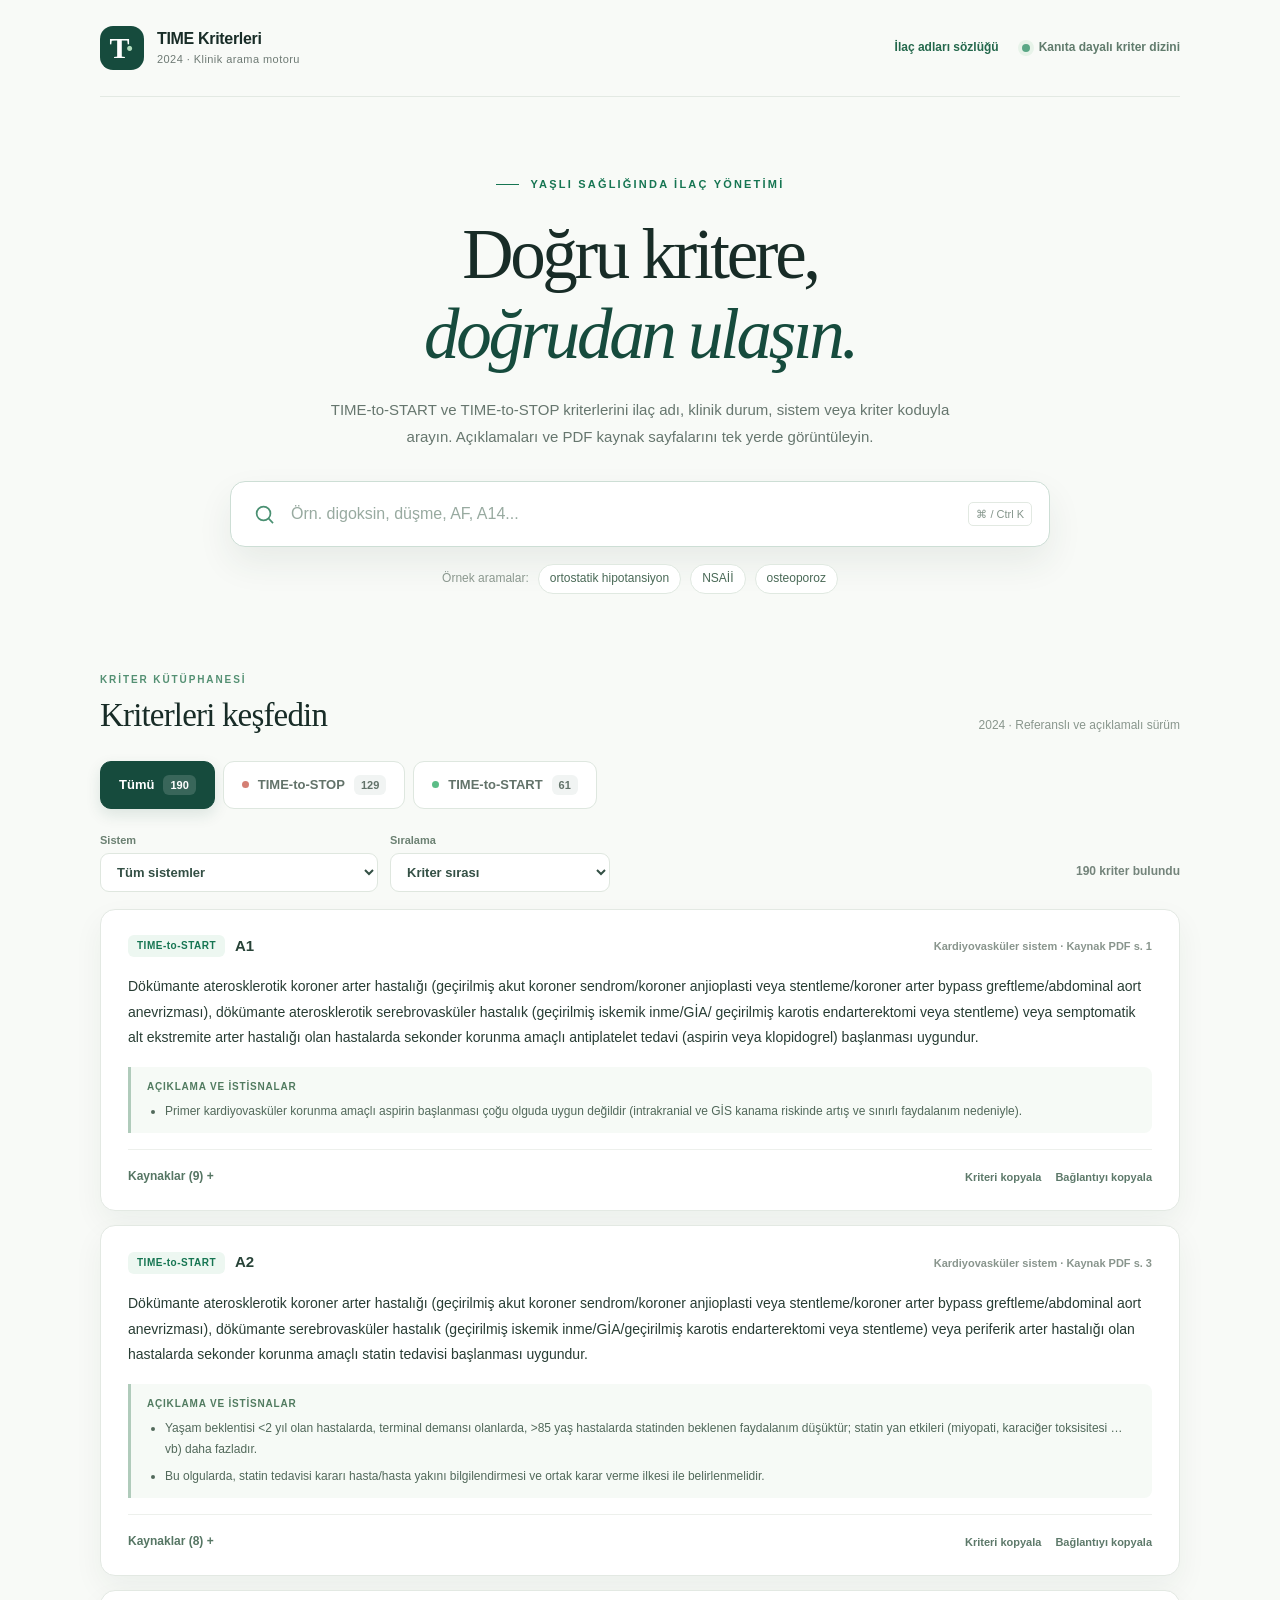
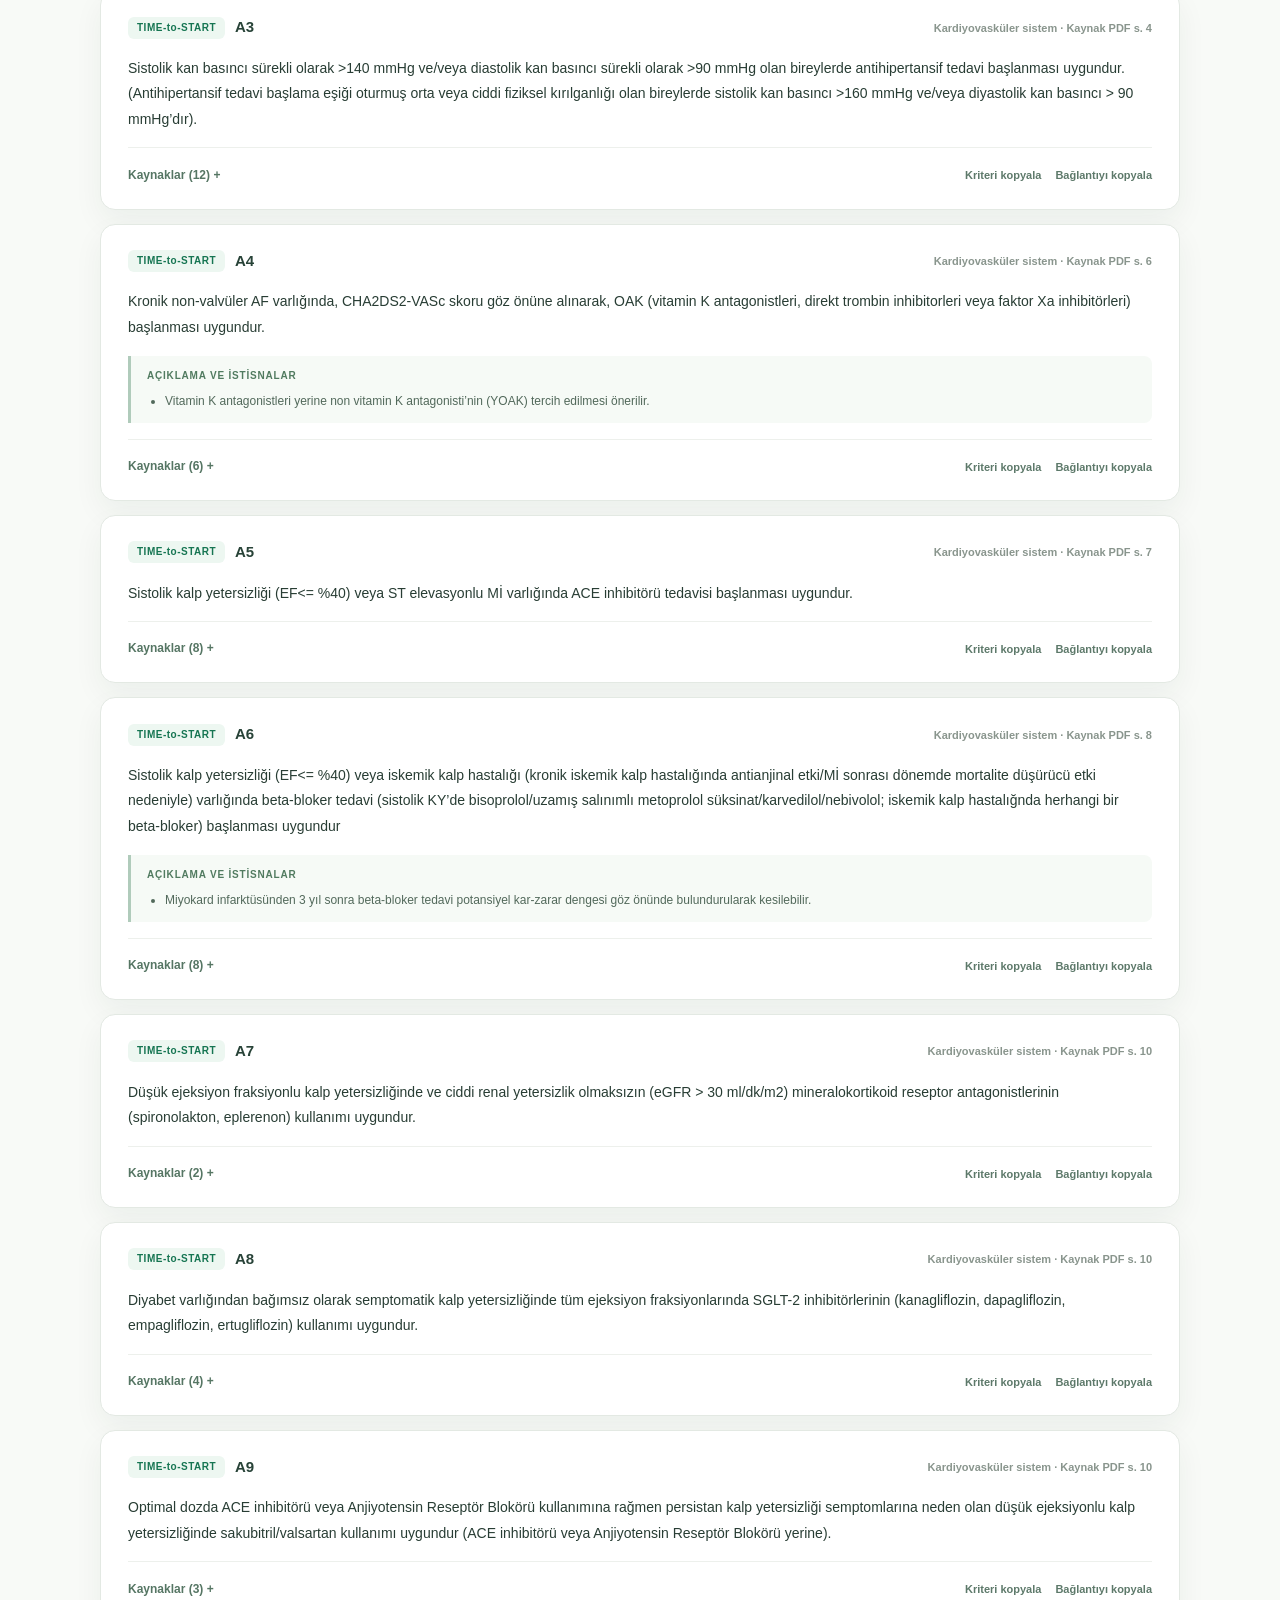
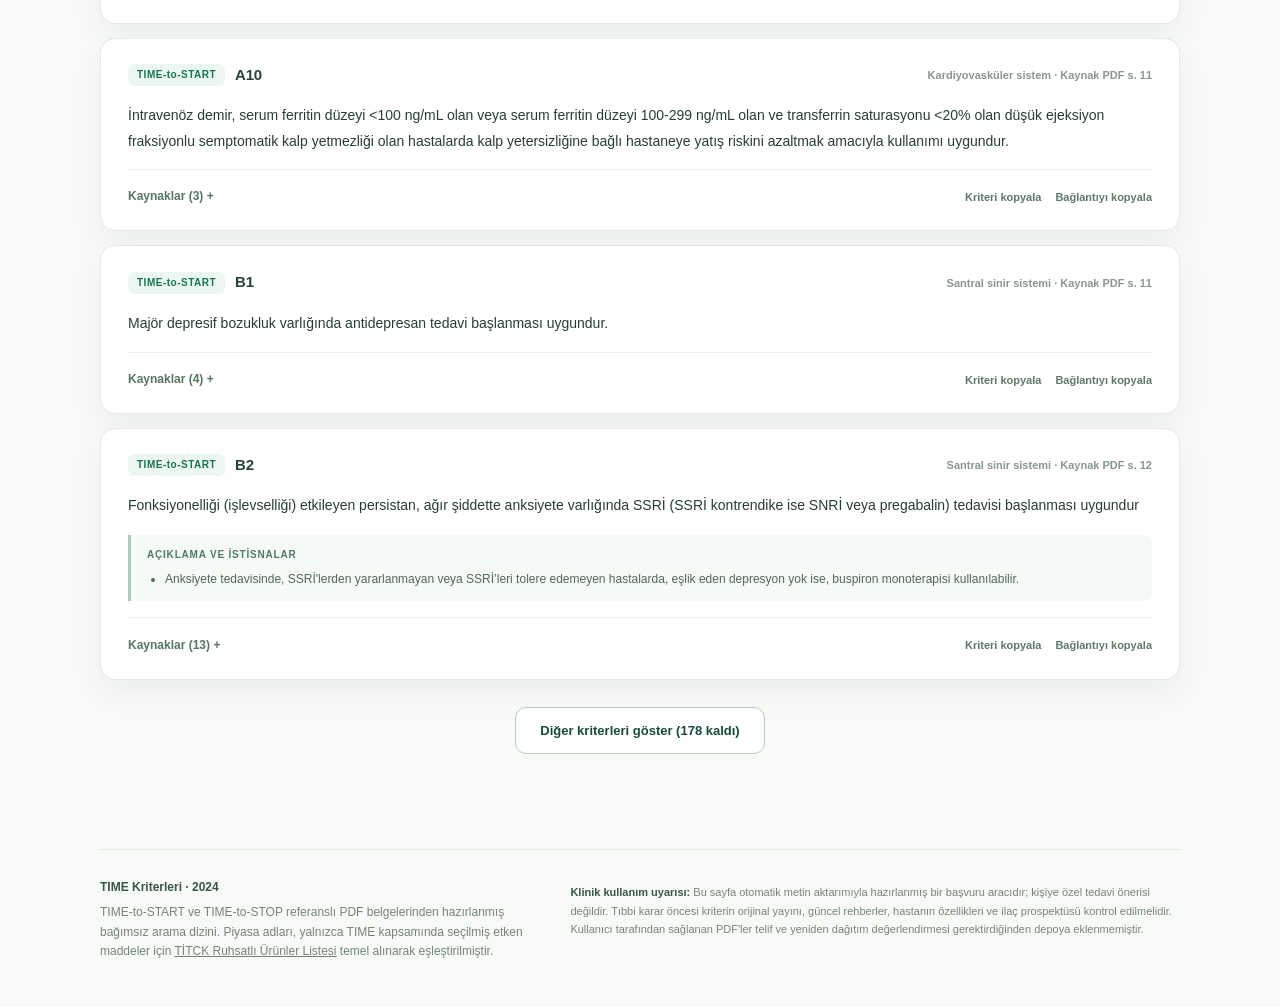
==== index.html @ ae1d6ced "Show official TİTCK attribution on TIME search homepage" ====
<!doctype html>
<html lang="tr">
<head>
  <meta charset="UTF-8">
  <meta name="viewport" content="width=device-width, initial-scale=1">
  <meta name="theme-color" content="#164b3d">
  <meta name="description" content="2024 TIME-to-START ve TIME-to-STOP kriterlerini ilaç, hastalık ve kriter koduna göre arayın.">
  <title>TIME Kriterleri 2024 | Klinik Arama Motoru</title>
  <link rel="stylesheet" href="./styles.css">
  <script src="./search-helpers.js" defer></script>
  <script src="./app.js" defer></script>
</head>
<body>
  <a class="skip-link" href="#results">Sonuçlara atla</a>
  <div class="page-shell">
    <header class="site-header">
      <a class="brand" href="./" aria-label="TIME Kriterleri ana sayfa">
        <span class="brand-symbol" aria-hidden="true">T<span class="brand-dot">·</span></span>
        <span class="brand-name"><strong>TIME Kriterleri</strong><small>2024 · Klinik arama motoru</small></span>
      </a>
      <div class="header-navigation"><a href="./ilac-sozlugu.html" class="directory-link">İlaç adları sözlüğü</a><span class="header-label"><span class="header-label-dot"></span> Kanıta dayalı kriter dizini</span></div>
    </header>

    <main>
      <section class="hero" aria-labelledby="page-title">
        <div class="hero-kicker"><span class="kicker-line"></span> YAŞLI SAĞLIĞINDA İLAÇ YÖNETİMİ</div>
        <h1 id="page-title">Doğru kritere,<br><em>doğrudan ulaşın.</em></h1>
        <p class="hero-intro">TIME-to-START ve TIME-to-STOP kriterlerini ilaç adı, klinik durum, sistem veya kriter koduyla arayın. Açıklamaları ve PDF kaynak sayfalarını tek yerde görüntüleyin.</p>
        <form id="search-form" class="search-wrap" role="search">
          <svg class="search-icon" aria-hidden="true" viewBox="0 0 24 24" fill="none" stroke="currentColor" stroke-width="1.8"><circle cx="11" cy="11" r="7.2"/><path d="m16.4 16.4 4.5 4.5"/></svg>
          <label class="sr-only" for="query">Kriterlerde ara</label>
          <input id="query" type="search" placeholder="Örn. digoksin, düşme, AF, A14..." autocomplete="off" spellcheck="false">
          <kbd class="shortcut">⌘ / Ctrl K</kbd>
          <button id="clear-query" type="button" class="clear-button" hidden aria-label="Aramayı temizle">×</button>
        </form>
        <div id="suggestions" class="suggestions" role="listbox" aria-label="Arama önerileri" hidden></div>
        <div class="example-line">Örnek aramalar: <button class="query-example" data-example="ortostatik hipotansiyon">ortostatik hipotansiyon</button><button class="query-example" data-example="NSAİİ">NSAİİ</button><button class="query-example" data-example="osteoporoz">osteoporoz</button></div>
      </section>

      <section class="library" aria-labelledby="library-heading">
        <div class="library-heading">
          <div>
            <p class="eyebrow">KRİTER KÜTÜPHANESİ</p>
            <h2 id="library-heading">Kriterleri keşfedin</h2>
          </div>
          <span class="source-label">2024 · Referanslı ve açıklamalı sürüm</span>
        </div>
        <div class="segment-bar" role="group" aria-label="Kriter türü">
          <button type="button" data-type="ALL" class="segment active" aria-pressed="true">Tümü <span id="count-all">190</span></button>
          <button type="button" data-type="STOP" class="segment" aria-pressed="false"><span class="segment-indicator stop"></span> TIME-to-STOP <span id="count-stop">129</span></button>
          <button type="button" data-type="START" class="segment" aria-pressed="false"><span class="segment-indicator start"></span> TIME-to-START <span id="count-start">61</span></button>
        </div>
        <div class="toolbar">
          <label class="filter-label">Sistem
            <select id="category" aria-label="Sistem kategorisi"><option value="ALL">Tüm sistemler</option></select>
          </label>
          <label class="filter-label">Sıralama
            <select id="sort" aria-label="Sonuçları sırala"><option value="source">Kriter sırası</option><option value="relevance">Arama ilgisi</option><option value="az">Kriter kodu (A–Z)</option></select>
          </label>
          <p class="result-count" id="result-count" role="status" aria-live="polite">Kriterler yükleniyor...</p>
        </div>
        <div id="match-note" class="match-note" aria-live="polite" hidden></div>
        <div id="results" class="results" aria-live="polite" aria-busy="true">
          <div class="empty-state"><div class="empty-icon">⋯</div><h3>Kriterler yükleniyor</h3><p>2024 TIME veri dosyası okunuyor.</p></div>
        </div>
        <button id="show-more" class="show-more" type="button" hidden>Diğer kriterleri göster <span id="remaining"></span></button>
      </section>
    </main>

    <footer class="site-footer">
      <div>
        <strong>TIME Kriterleri · 2024</strong>
        <p>TIME-to-START ve TIME-to-STOP referanslı PDF belgelerinden hazırlanmış bağımsız arama dizini. Piyasa adları, yalnızca TIME kapsamında seçilmiş etken maddeler için <a href="https://www.titck.gov.tr/dinamikmodul/85" target="_blank" rel="noopener noreferrer">TİTCK Ruhsatlı Ürünler Listesi</a> temel alınarak eşleştirilmiştir.</p>
      </div>
      <p class="disclaimer"><strong>Klinik kullanım uyarısı:</strong> Bu sayfa otomatik metin aktarımıyla hazırlanmış bir başvuru aracıdır; kişiye özel tedavi önerisi değildir. Tıbbi karar öncesi kriterin orijinal yayını, güncel rehberler, hastanın özellikleri ve ilaç prospektüsü kontrol edilmelidir. Kullanıcı tarafından sağlanan PDF'ler telif ve yeniden dağıtım değerlendirmesi gerektirdiğinden depoya eklenmemiştir.</p>
    </footer>
  </div>
</body>
</html>
---- styles.css ----
:root{color-scheme:light;--ink:#182c27;--muted:#6e7a74;--deep:#164b3d;--green:#167552;--green-wash:#edf7f1;--red:#a24742;--red-wash:#fdf0ee;--line:#e3e9e3;--paper:#f8faf7;--white:#fff;--shadow:0 12px 30px rgba(21,56,43,.055);font-family:Inter,ui-sans-serif,-apple-system,BlinkMacSystemFont,"Segoe UI",sans-serif;font-synthesis:none}
*{box-sizing:border-box}html{scroll-behavior:smooth}body{margin:0;background:var(--paper);color:var(--ink);line-height:1.65}button,input,select{font:inherit}button{cursor:pointer}a{color:inherit}button:focus-visible,a:focus-visible,input:focus-visible,select:focus-visible,summary:focus-visible{outline:3px solid #79bba5;outline-offset:3px}.sr-only{position:absolute;height:1px;width:1px;overflow:hidden;clip:rect(0,0,0,0);white-space:nowrap}.skip-link{position:absolute;z-index:999;top:-80px;left:16px;background:#fff;padding:12px}.skip-link:focus{top:12px}.page-shell{max-width:1150px;margin:auto;padding:0 35px}.site-header{display:flex;align-items:center;justify-content:space-between;padding:26px 0;border-bottom:1px solid var(--line)}.brand{display:inline-flex;align-items:center;gap:13px;text-decoration:none}.brand-symbol{height:44px;width:44px;border-radius:13px;background:var(--deep);color:#fff;display:flex;justify-content:center;align-items:center;font-family:Georgia,serif;font-weight:700;font-size:30px;line-height:1;letter-spacing:-4px;padding-right:5px}.brand-dot{font-size:31px;color:#b1ddbd}.brand-name{display:flex;flex-direction:column;line-height:1.25;gap:4px}.brand-name strong{font-size:16px;font-weight:760;letter-spacing:-.02em}.brand-name small{color:var(--muted);font-weight:500;font-size:11px;letter-spacing:.04em}.header-label{display:inline-flex;align-items:center;gap:9px;color:#607b6c;font-size:12px;font-weight:650}.header-label-dot{height:8px;width:8px;border-radius:50%;background:#59a785;box-shadow:0 0 0 4px #e7f3e9}
.hero{padding:78px 0 78px;max-width:820px;margin:auto;text-align:center}.hero-kicker{font-size:11px;letter-spacing:.2em;font-weight:800;color:var(--green);display:flex;align-items:center;justify-content:center;gap:12px}.kicker-line{display:inline-block;height:1px;width:23px;background:var(--green)}h1,h2,h3,p{margin-top:0}.hero h1{font-family:Georgia,"Times New Roman",serif;font-size:clamp(43px,6.1vw,71px);line-height:1.13;letter-spacing:-.047em;font-weight:500;margin:21px 0 21px}.hero h1 em{font-weight:400;color:var(--deep)}.hero-intro{max-width:660px;margin:0 auto 31px;color:#66766e;font-size:15px;line-height:1.82}.search-wrap{height:66px;display:flex;align-items:center;gap:13px;padding:0 17px 0 22px;box-shadow:0 16px 35px rgba(33,65,45,.08);background:#fff;border:1px solid #cdded5;border-radius:15px;transition:border-color .2s,box-shadow .2s}.search-wrap:focus-within{border-color:#348965;box-shadow:0 0 0 4px #dff1e7,0 16px 35px rgba(33,65,45,.07)}.search-icon{height:23px;width:23px;color:#4a9072;flex:none}#query{min-width:0;flex:1;background:transparent;border:0;outline:none;font-size:16px;color:var(--ink)}#query::-webkit-search-cancel-button{display:none}#query::placeholder{color:#98aaa0}.shortcut{font-family:inherit;font-size:11px;color:#84958b;border:1px solid #e2e9e2;border-radius:5px;padding:2px 7px;white-space:nowrap}.clear-button{background:#edf3ee;color:#536b5b;border:0;border-radius:8px;font-size:23px;width:32px;height:32px;line-height:25px}.example-line{display:flex;justify-content:center;align-items:center;gap:9px;flex-wrap:wrap;margin-top:17px;color:#8b988f;font-size:12px}.query-example{border:1px solid #e0e9e1;border-radius:100px;padding:4px 11px;color:#496956;background:#fff;font-size:12px}.query-example:hover{background:#eff7f0}
.library{padding-bottom:95px}.library-heading{display:flex;align-items:end;justify-content:space-between;gap:15px;margin-bottom:25px}.eyebrow{font-size:10px;letter-spacing:.19em;color:#549073;font-weight:800;margin-bottom:8px}.library-heading h2{font-family:Georgia,serif;letter-spacing:-.025em;font-weight:500;font-size:33px;line-height:1.2;margin:0}.source-label{font-size:12px;color:#89968d}.segment-bar{display:flex;flex-wrap:wrap;gap:8px;margin-bottom:22px}.segment{display:flex;align-items:center;gap:9px;border:1px solid #dee7df;background:#fff;padding:12px 18px;border-radius:11px;color:#63736a;font-size:13px;font-weight:700;transition:all .18s}.segment:hover{border-color:#accfbb}.segment.active{background:var(--deep);border-color:var(--deep);color:#fff;box-shadow:0 6px 15px rgba(20,75,61,.12)}.segment>span:last-child{border-radius:6px;background:rgba(25,75,56,.06);padding:1px 7px;font-size:11px}.segment.active>span:last-child{background:rgba(255,255,255,.15)}.segment-indicator{width:7px;height:7px;border-radius:50%;display:inline-block}.segment-indicator.stop{background:#d47f74}.segment-indicator.start{background:#5cbd87}.toolbar{min-height:60px;display:flex;align-items:end;gap:12px;margin-bottom:17px}.filter-label{font-size:11px;color:#6b8072;font-weight:700;display:flex;flex-direction:column;gap:4px}.filter-label select{border:1px solid #dfe7df;border-radius:9px;background:#fff;color:#345045;padding:10px 35px 10px 12px;font-size:13px;min-width:220px;max-width:300px;cursor:pointer}.result-count{margin:auto 0 10px auto;font-size:12px;color:#74847b;font-weight:600;white-space:nowrap}.results{display:grid;grid-template-columns:1fr;gap:14px}.criterion-card{scroll-margin-top:30px;border:1px solid #e3e9e3;background:#fff;border-radius:15px;padding:24px 27px 18px;box-shadow:var(--shadow);transition:border-color .18s,transform .18s}.criterion-card:hover{border-color:#c9d9ce;transform:translateY(-1px)}.criterion-header{display:flex;align-items:center;justify-content:space-between;gap:12px;flex-wrap:wrap;margin-bottom:16px}.criterion-heading{display:flex;align-items:center;flex-wrap:wrap;gap:10px}.type-tag{font-size:10px;border-radius:6px;letter-spacing:.05em;font-weight:850;padding:5px 9px;line-height:1.2}.type-tag.stop{background:var(--red-wash);color:var(--red)}.type-tag.start{background:var(--green-wash);color:var(--green)}.criterion-code{font-weight:820;letter-spacing:-.015em;font-size:15px;color:#284338}.criterion-meta{font-size:11px;color:#89958d;font-weight:600}.criterion-text{font-size:14px;line-height:1.82;color:#283d34;margin:0 0 14px;white-space:normal}.note-block{border-left:3px solid #b0cbbb;background:#f6faf6;border-radius:0 8px 8px 0;padding:11px 16px;margin:16px 0;font-size:12px;line-height:1.75;color:#52695b}.note-heading{font-size:10px;letter-spacing:.08em;text-transform:uppercase;color:#517b60;font-weight:850;margin:0 0 6px}.note-block ul{margin:0;padding-left:18px}.note-block li+li{margin-top:6px}.card-bottom{border-top:1px solid #edf0ec;margin-top:15px;padding-top:12px;display:flex;justify-content:space-between;align-items:center;gap:10px;flex-wrap:wrap}.reference-detail summary{list-style:none;color:#567664;font-size:12px;font-weight:650;cursor:pointer}.reference-detail summary::-webkit-details-marker{display:none}.reference-detail summary:after{content:"  +";font-weight:800}.reference-detail[open] summary:after{content:"  −"}.reference-detail[open]{flex-basis:100%;order:3}.references{margin:13px 0 8px;padding-left:20px;font-size:11px;line-height:1.6;color:#6f8274;word-break:break-word}.references li+li{margin-top:7px}.card-actions{display:flex;align-items:center;gap:14px}.card-action{border:0;background:transparent;color:#5d796a;font-size:11px;font-weight:700;padding:6px 0}.card-action:hover{text-decoration:underline;color:var(--deep)}.copy-feedback{font-size:11px;color:var(--green);font-weight:650}.show-more{display:block;margin:27px auto 0;border:1px solid #b9cdbf;border-radius:11px;padding:12px 24px;background:#fff;color:var(--deep);font-size:13px;font-weight:750}.show-more:hover{background:#ecf7f0}.show-more[hidden],.clear-button[hidden]{display:none}.empty-state{text-align:center;padding:55px 20px;border:1px dashed #cfddd0;background:#fff;border-radius:14px}.empty-icon{font-family:Georgia,serif;font-size:40px;color:#9abca6}.empty-state h3{font-size:18px;font-weight:700;margin-bottom:6px}.empty-state p{color:#7a887e;font-size:13px;margin:0}.site-footer{padding:28px 0 45px;border-top:1px solid var(--line);display:grid;grid-template-columns:1fr 1.4fr;gap:35px;color:#75847a;font-size:12px}.site-footer strong{color:#385749}.site-footer p{margin:5px 0 0}.disclaimer{font-size:11px;line-height:1.7}
@media(max-width:760px){.page-shell{padding:0 19px}.site-header{padding:18px 0}.header-label{display:none}.hero{padding:63px 0 55px}.hero h1{font-size:clamp(42px,9vw,60px)}.hero-intro{font-size:14px}.shortcut{display:none}.search-wrap{height:61px}.library-heading{align-items:start;flex-direction:column}.library-heading h2{font-size:29px}.toolbar{flex-wrap:wrap;align-items:end}.filter-label{flex:1;min-width:150px}.filter-label select{min-width:0;max-width:none;width:100%}.result-count{flex-basis:100%;margin:3px 0 0}.segment{flex:1;justify-content:center;padding:11px 10px;min-width:110px}.criterion-card{padding:20px 18px 14px}.criterion-header{align-items:start}.criterion-meta{width:100%}.site-footer{grid-template-columns:1fr;gap:18px}.library{padding-bottom:65px}}
@media(max-width:480px){.brand-name strong{font-size:15px}.brand-symbol{height:39px;width:39px}.segment{font-size:11px;gap:5px;min-width:0}.segment>span:last-child{font-size:10px;padding:1px 4px}.criterion-text{font-size:13.5px}.search-wrap{padding:0 14px}.card-actions{gap:10px}}
@media(prefers-reduced-motion:reduce){html{scroll-behavior:auto}*,*::before,*::after{transition:none!important}}

/* Search suggestions, intentionally styled as choices rather than silent corrections. */
.hero{position:relative}
.suggestions{position:relative;z-index:4;text-align:left;max-width:820px;margin:7px 0 0;background:#fff;border:1px solid #d4e5d9;border-radius:12px;box-shadow:0 15px 30px rgba(24,56,37,.08);overflow:hidden}
.suggestions[hidden],.match-note[hidden]{display:none}
.suggestions-caption{font-size:10px;letter-spacing:.12em;font-weight:800;color:#739382;padding:13px 17px 6px}
.suggestion-option{border:0;border-top:1px solid #f0f3ef;display:flex;align-items:center;justify-content:space-between;gap:10px;background:#fff;padding:10px 17px;width:100%;text-align:left;color:#214c38}
.suggestion-option strong{font-size:13px}
.suggestion-option small{font-size:11px;color:#718779}
.suggestion-option:hover,.suggestion-option:focus-visible{background:#eef7f0}
.match-note{border:1px solid #d2e5d9;border-radius:11px;padding:12px 15px;background:#eff7f1;color:#365d49;margin:-1px 0 16px;font-size:13px;line-height:1.7}
.match-note strong{color:#20543d}
.did-you-mean{margin-left:8px;margin-bottom:3px;border:1px solid #a8c8b3;background:#fff;color:#1d6944;padding:4px 10px;border-radius:7px;font-weight:700;font-size:12px}
.did-you-mean:hover{background:#dbefdf}
@media(max-width:760px){.suggestion-option{align-items:start;flex-direction:column;gap:1px}.suggestion-option small{font-size:10px}}

.header-navigation{display:flex;gap:23px;align-items:center}.directory-link,.directory-back{text-decoration:none;color:#24684c;font-size:12px;font-weight:760}.directory-link:hover,.directory-back:hover{text-decoration:underline}
.directory-main{padding:65px 0 85px;max-width:900px;margin:auto}.directory-title{font-family:Georgia,serif;font-size:clamp(36px,6vw,56px);line-height:1.2;font-weight:500;letter-spacing:-.04em;margin:14px 0}.directory-lead{font-size:15px;color:#63776b;line-height:1.8;max-width:700px}.directory-count{font-size:12px;color:#54725f;font-weight:750;margin:27px 0 10px}.directory-input{display:block;width:100%;border:1px solid #b7d2c2;border-radius:11px;background:#fff;font-size:15px;color:#234936;padding:14px 16px;margin-bottom:24px;outline-offset:2px}.directory-results{display:grid;grid-template-columns:repeat(2,minmax(0,1fr));gap:13px}.directory-item{background:#fff;border:1px solid #e0e8df;border-radius:12px;padding:20px 23px;box-shadow:var(--shadow)}.directory-item h2{font-family:Georgia,serif;font-size:22px;letter-spacing:-.02em;font-weight:500;margin:0 0 12px;text-transform:capitalize;color:#164b3d}.directory-item p{font-size:12px;line-height:1.85;margin:6px 0;color:#5f7364;overflow-wrap:anywhere}.directory-item p strong{color:#314f3c}.directory-item>a{font-size:11px;color:#28744c;display:inline-block;margin-top:10px;font-weight:700}.directory-muted{color:#9aaa9d}.directory-caveat{margin-top:33px;border-top:1px solid #e2eae2;padding-top:20px;font-size:12px;line-height:1.8;color:#798a7b}
@media(max-width:760px){.directory-results{grid-template-columns:1fr}.header-navigation{gap:6px}.directory-main{padding-top:50px}.directory-link{font-size:11px}}
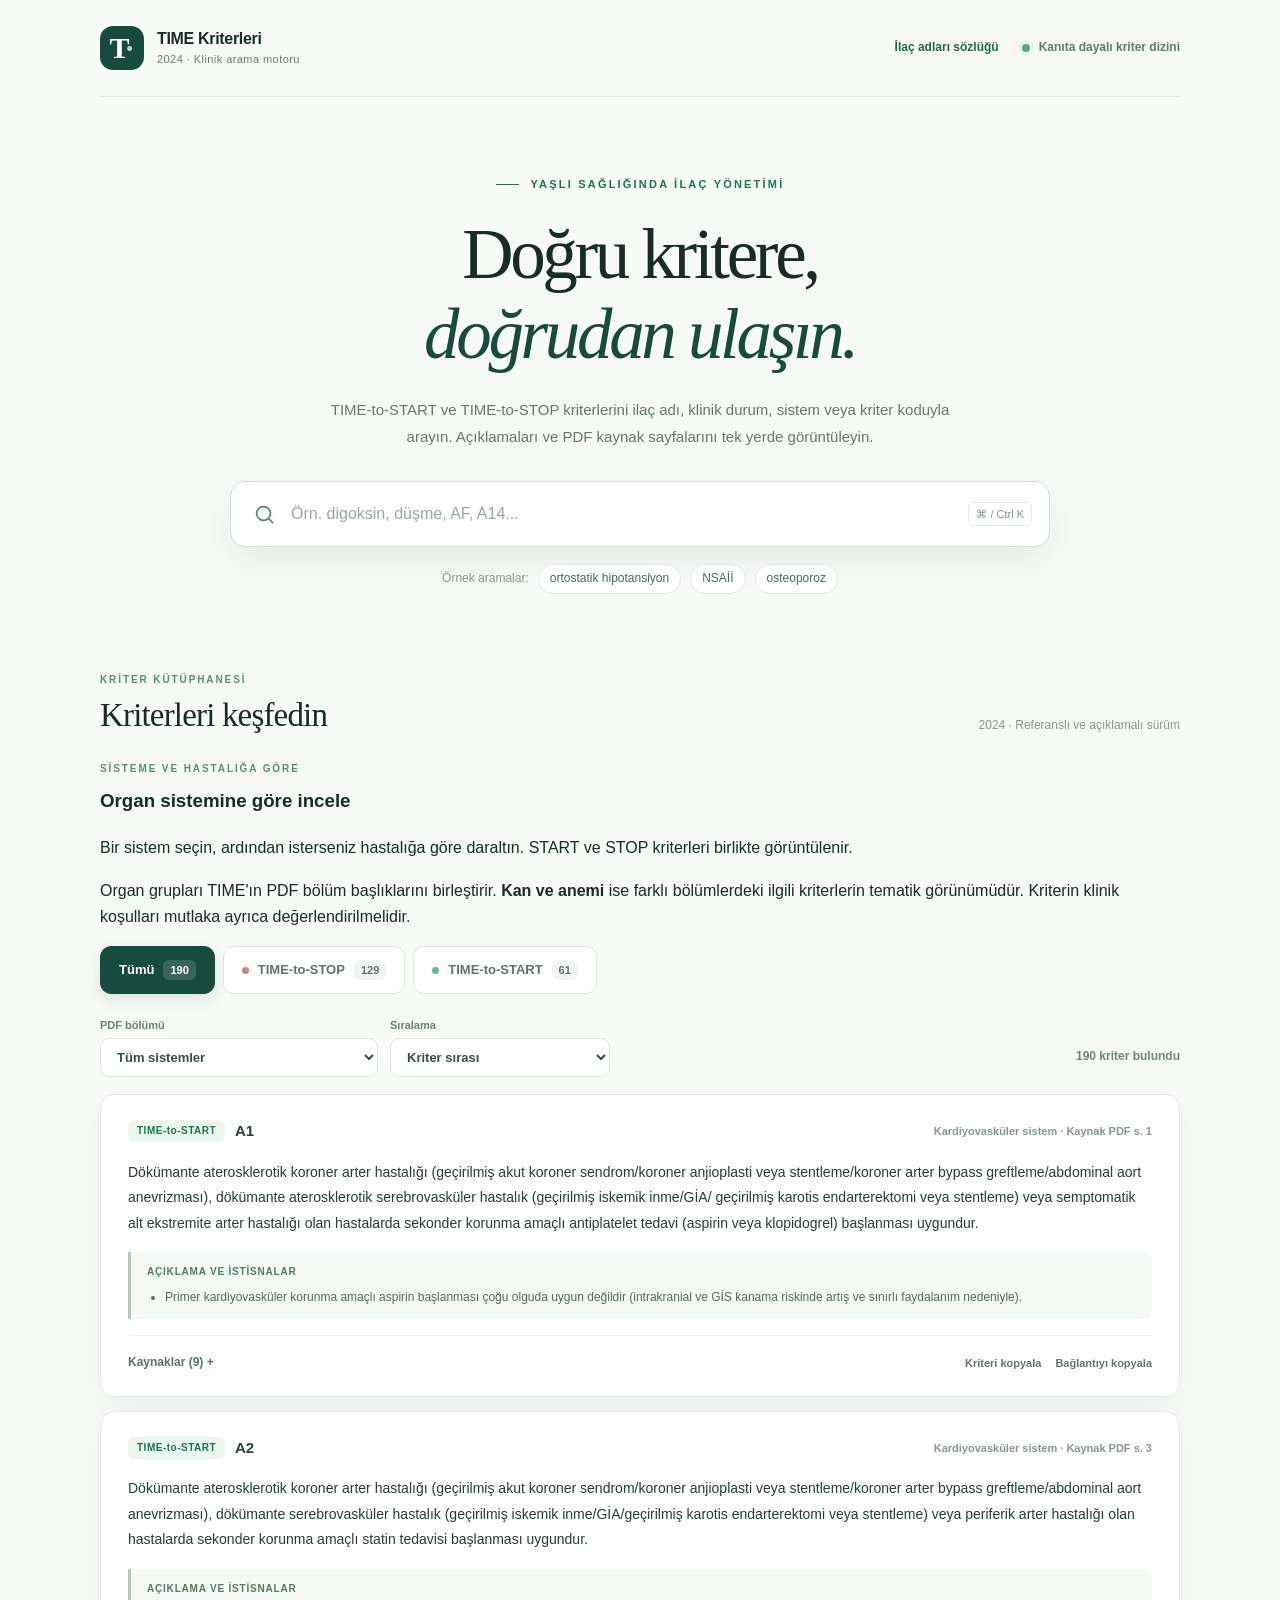
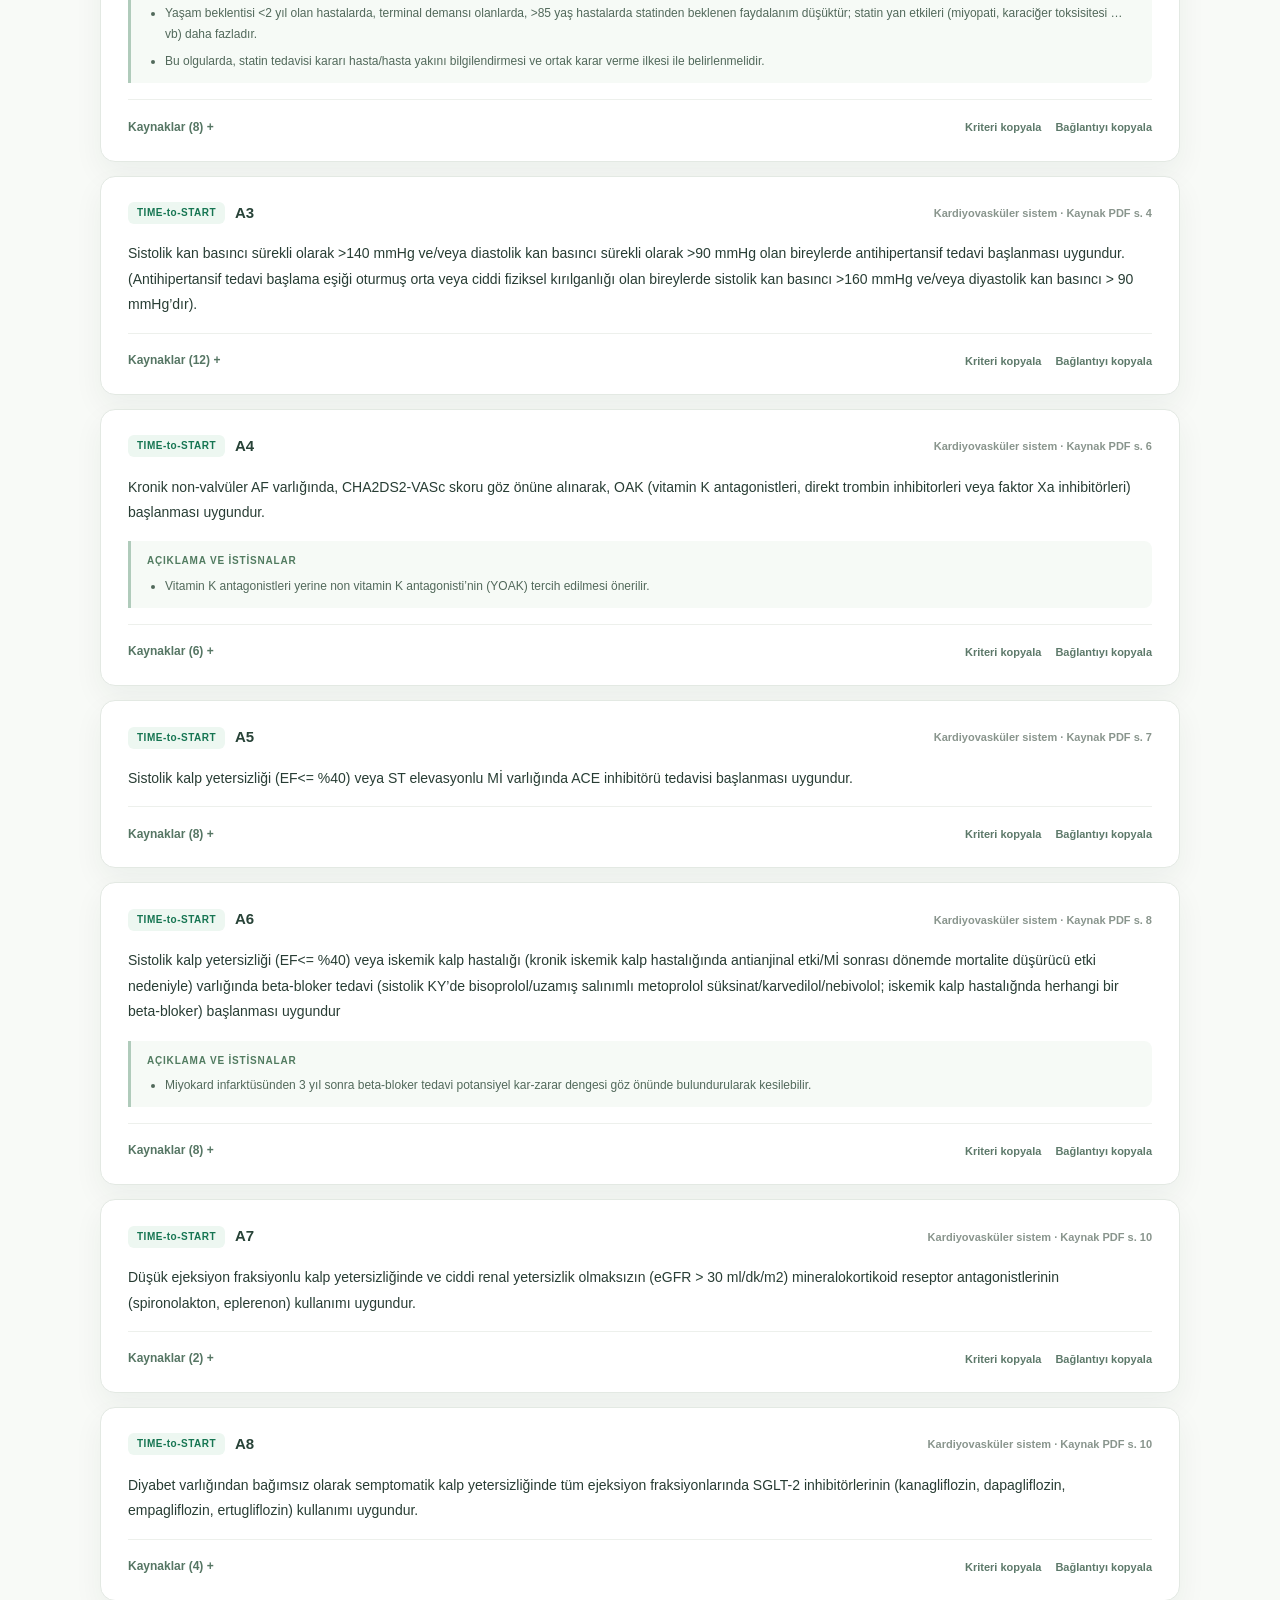
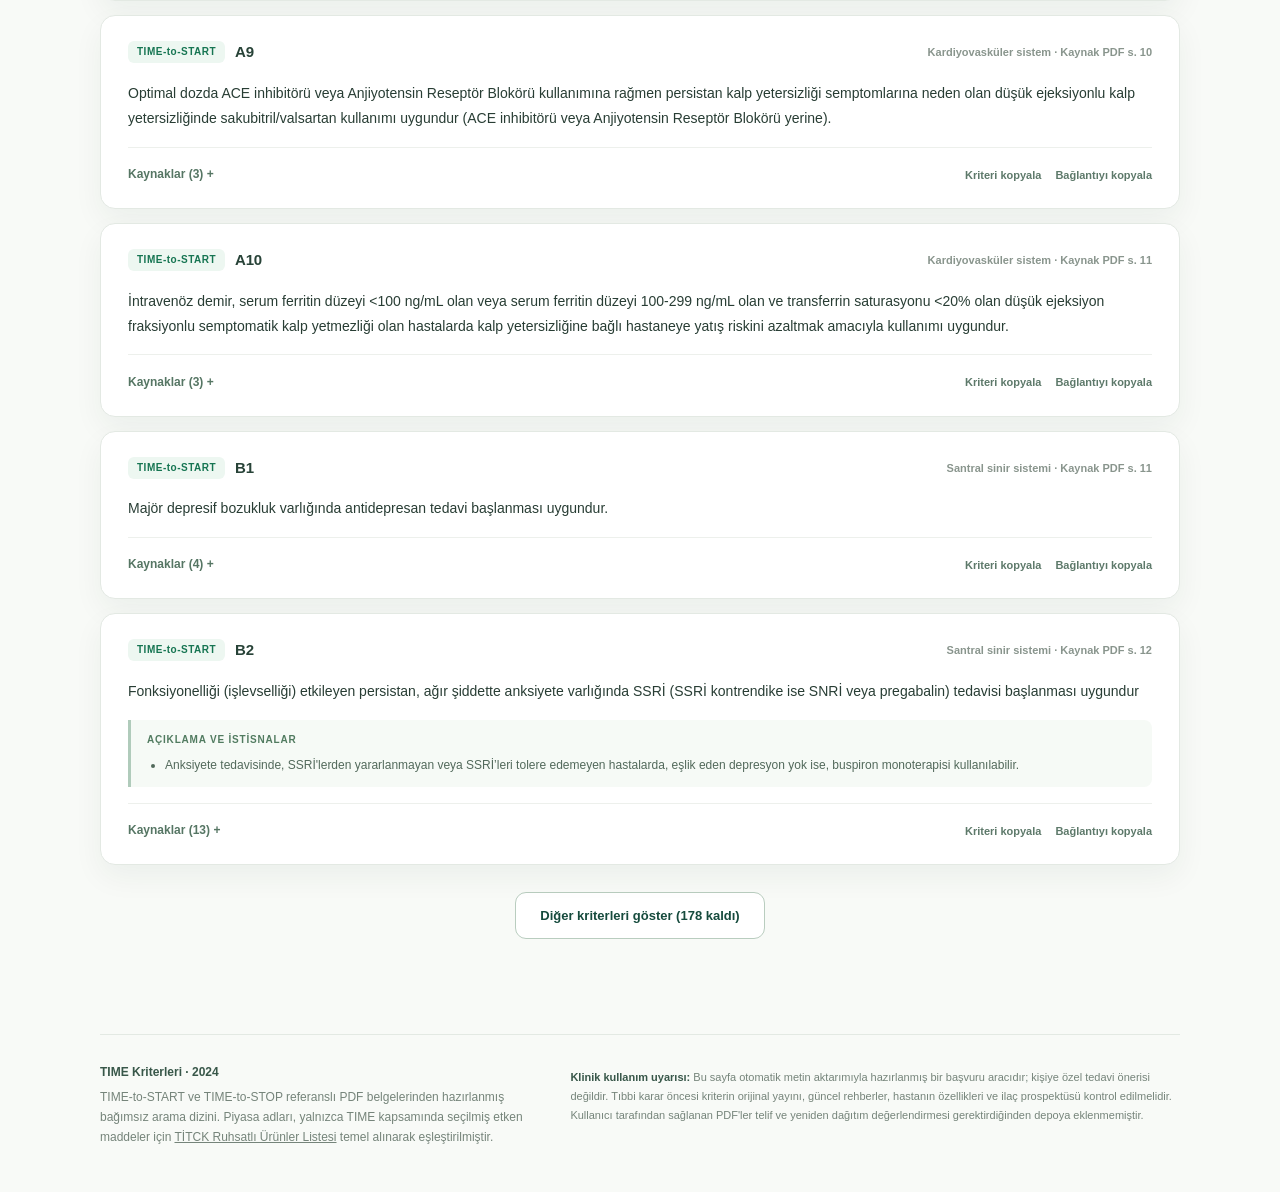
==== commit cba8094c: "Add organ-system browser with disease dropdown and clear filters" ====
--- a/index.html
+++ b/index.html
@@ -45,14 +45,32 @@
           </div>
           <span class="source-label">2024 · Referanslı ve açıklamalı sürüm</span>
         </div>
+        <section class="organ-browser" aria-labelledby="organ-heading">
+          <div class="organ-browser-head">
+            <div>
+              <p class="eyebrow">SİSTEME VE HASTALIĞA GÖRE</p>
+              <h3 id="organ-heading">Organ sistemine göre incele</h3>
+              <p class="organ-browser-intro">Bir sistem seçin, ardından isterseniz hastalığa göre daraltın. START ve STOP kriterleri birlikte görüntülenir.</p>
+            </div>
+            <button id="clear-organ" class="organ-clear" type="button" hidden>Seçimi temizle ×</button>
+          </div>
+          <div id="organ-grid" class="organ-grid" role="group" aria-label="Organ sistemi seçenekleri"></div>
+          <div id="disease-controls" class="disease-controls" hidden>
+            <label class="filter-label" for="disease-select">Hastalık / klinik durum
+              <select id="disease-select"><option value="ALL">Bu sistemdeki tüm kriterler</option></select>
+            </label>
+            <p id="browse-summary" class="organ-summary" aria-live="polite"></p>
+          </div>
+          <p class="organ-explainer">Organ grupları TIME'ın PDF bölüm başlıklarını birleştirir. <strong>Kan ve anemi</strong> ise farklı bölümlerdeki ilgili kriterlerin tematik görünümüdür. Kriterin klinik koşulları mutlaka ayrıca değerlendirilmelidir.</p>
+        </section>
         <div class="segment-bar" role="group" aria-label="Kriter türü">
           <button type="button" data-type="ALL" class="segment active" aria-pressed="true">Tümü <span id="count-all">190</span></button>
           <button type="button" data-type="STOP" class="segment" aria-pressed="false"><span class="segment-indicator stop"></span> TIME-to-STOP <span id="count-stop">129</span></button>
           <button type="button" data-type="START" class="segment" aria-pressed="false"><span class="segment-indicator start"></span> TIME-to-START <span id="count-start">61</span></button>
         </div>
         <div class="toolbar">
-          <label class="filter-label">Sistem
-            <select id="category" aria-label="Sistem kategorisi"><option value="ALL">Tüm sistemler</option></select>
+          <label class="filter-label">PDF bölümü
+            <select id="category" aria-label="TIME kaynak PDF bölümü"><option value="ALL">Tüm sistemler</option></select>
           </label>
           <label class="filter-label">Sıralama
             <select id="sort" aria-label="Sonuçları sırala"><option value="source">Kriter sırası</option><option value="relevance">Arama ilgisi</option><option value="az">Kriter kodu (A–Z)</option></select>
--- a/styles.css
+++ b/styles.css
@@ -24,3 +24,5 @@
 .header-navigation{display:flex;gap:23px;align-items:center}.directory-link,.directory-back{text-decoration:none;color:#24684c;font-size:12px;font-weight:760}.directory-link:hover,.directory-back:hover{text-decoration:underline}
 .directory-main{padding:65px 0 85px;max-width:900px;margin:auto}.directory-title{font-family:Georgia,serif;font-size:clamp(36px,6vw,56px);line-height:1.2;font-weight:500;letter-spacing:-.04em;margin:14px 0}.directory-lead{font-size:15px;color:#63776b;line-height:1.8;max-width:700px}.directory-count{font-size:12px;color:#54725f;font-weight:750;margin:27px 0 10px}.directory-input{display:block;width:100%;border:1px solid #b7d2c2;border-radius:11px;background:#fff;font-size:15px;color:#234936;padding:14px 16px;margin-bottom:24px;outline-offset:2px}.directory-results{display:grid;grid-template-columns:repeat(2,minmax(0,1fr));gap:13px}.directory-item{background:#fff;border:1px solid #e0e8df;border-radius:12px;padding:20px 23px;box-shadow:var(--shadow)}.directory-item h2{font-family:Georgia,serif;font-size:22px;letter-spacing:-.02em;font-weight:500;margin:0 0 12px;text-transform:capitalize;color:#164b3d}.directory-item p{font-size:12px;line-height:1.85;margin:6px 0;color:#5f7364;overflow-wrap:anywhere}.directory-item p strong{color:#314f3c}.directory-item>a{font-size:11px;color:#28744c;display:inline-block;margin-top:10px;font-weight:700}.directory-muted{color:#9aaa9d}.directory-caveat{margin-top:33px;border-top:1px solid #e2eae2;padding-top:20px;font-size:12px;line-height:1.8;color:#798a7b}
 @media(max-width:760px){.directory-results{grid-template-columns:1fr}.header-navigation{gap:6px}.directory-main{padding-top:50px}.directory-link{font-size:11px}}
+
+.class-match-note{font-size:12px;line-height:1.65;margin:0 0 12px;color:#536f5e;background:#f2f7f2;border-left:3px solid #9cbea6;padding:8px 12px;border-radius:0 7px 7px 0}
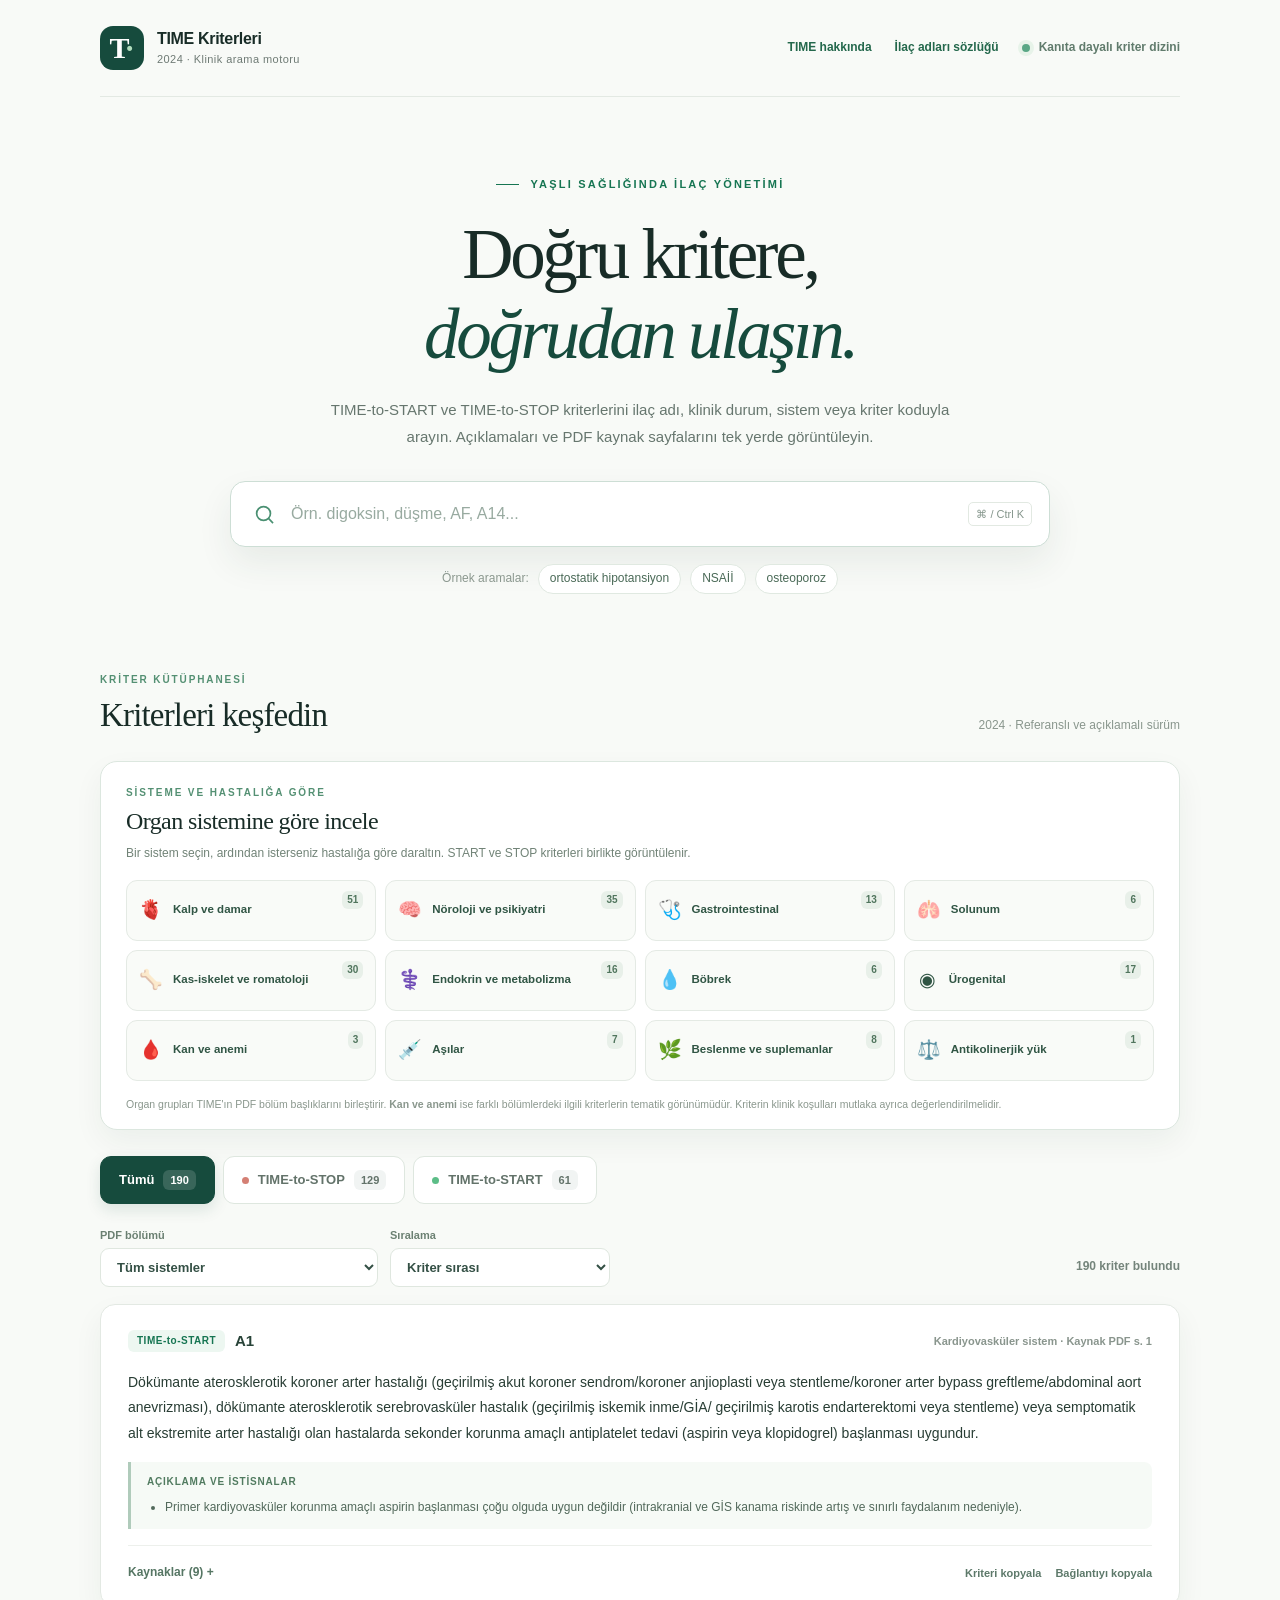
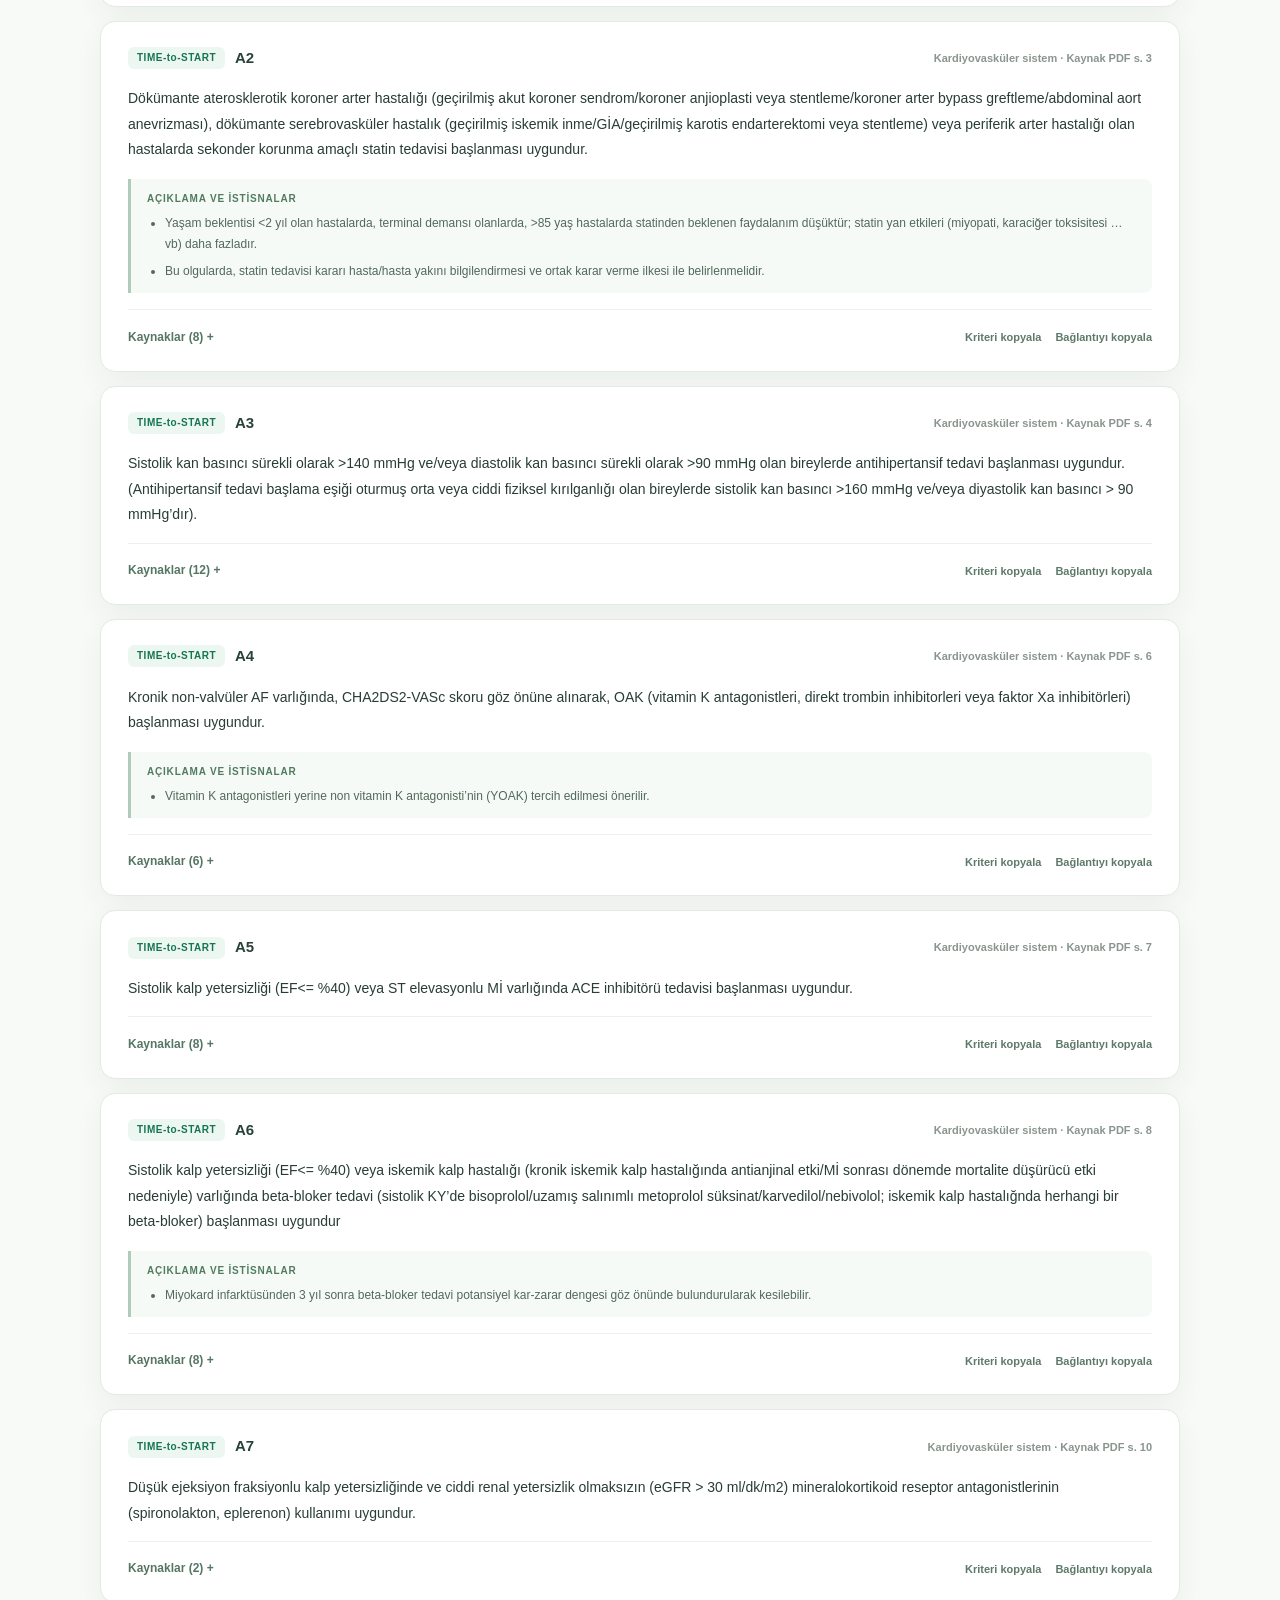
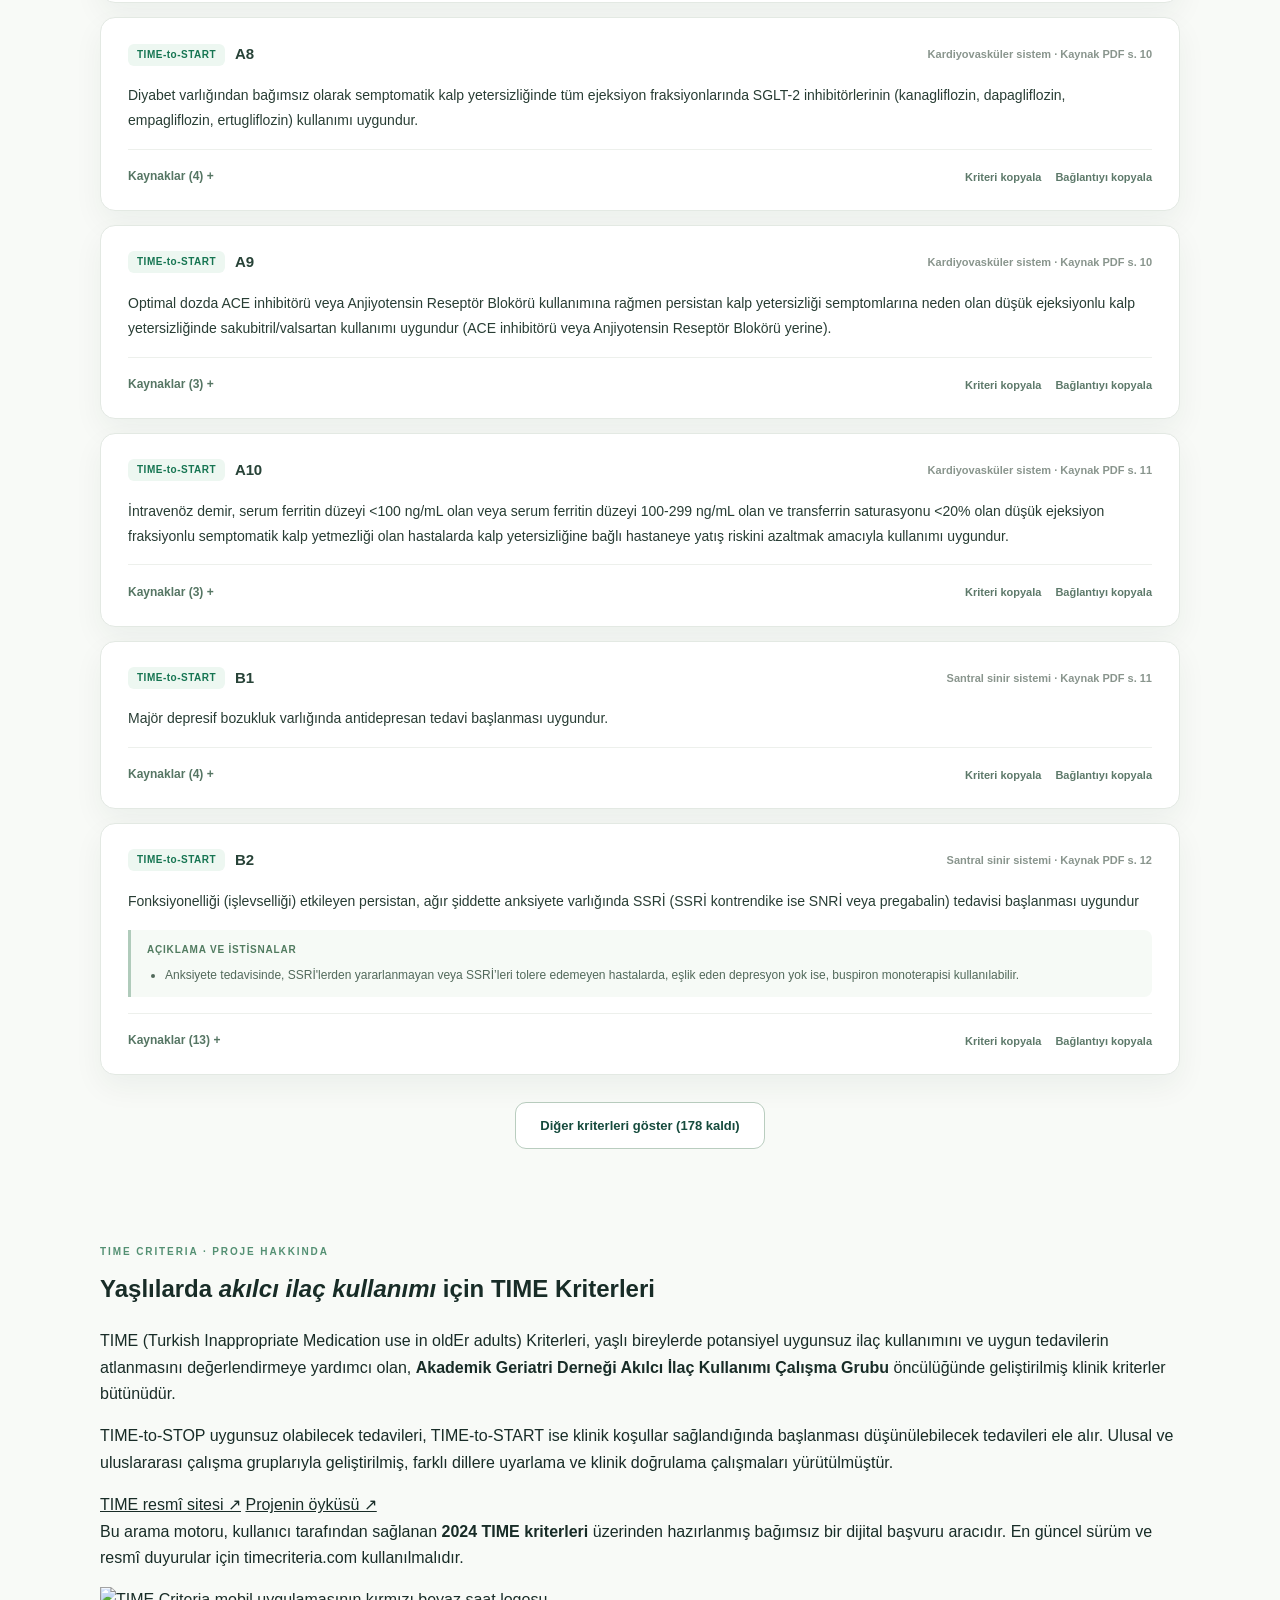
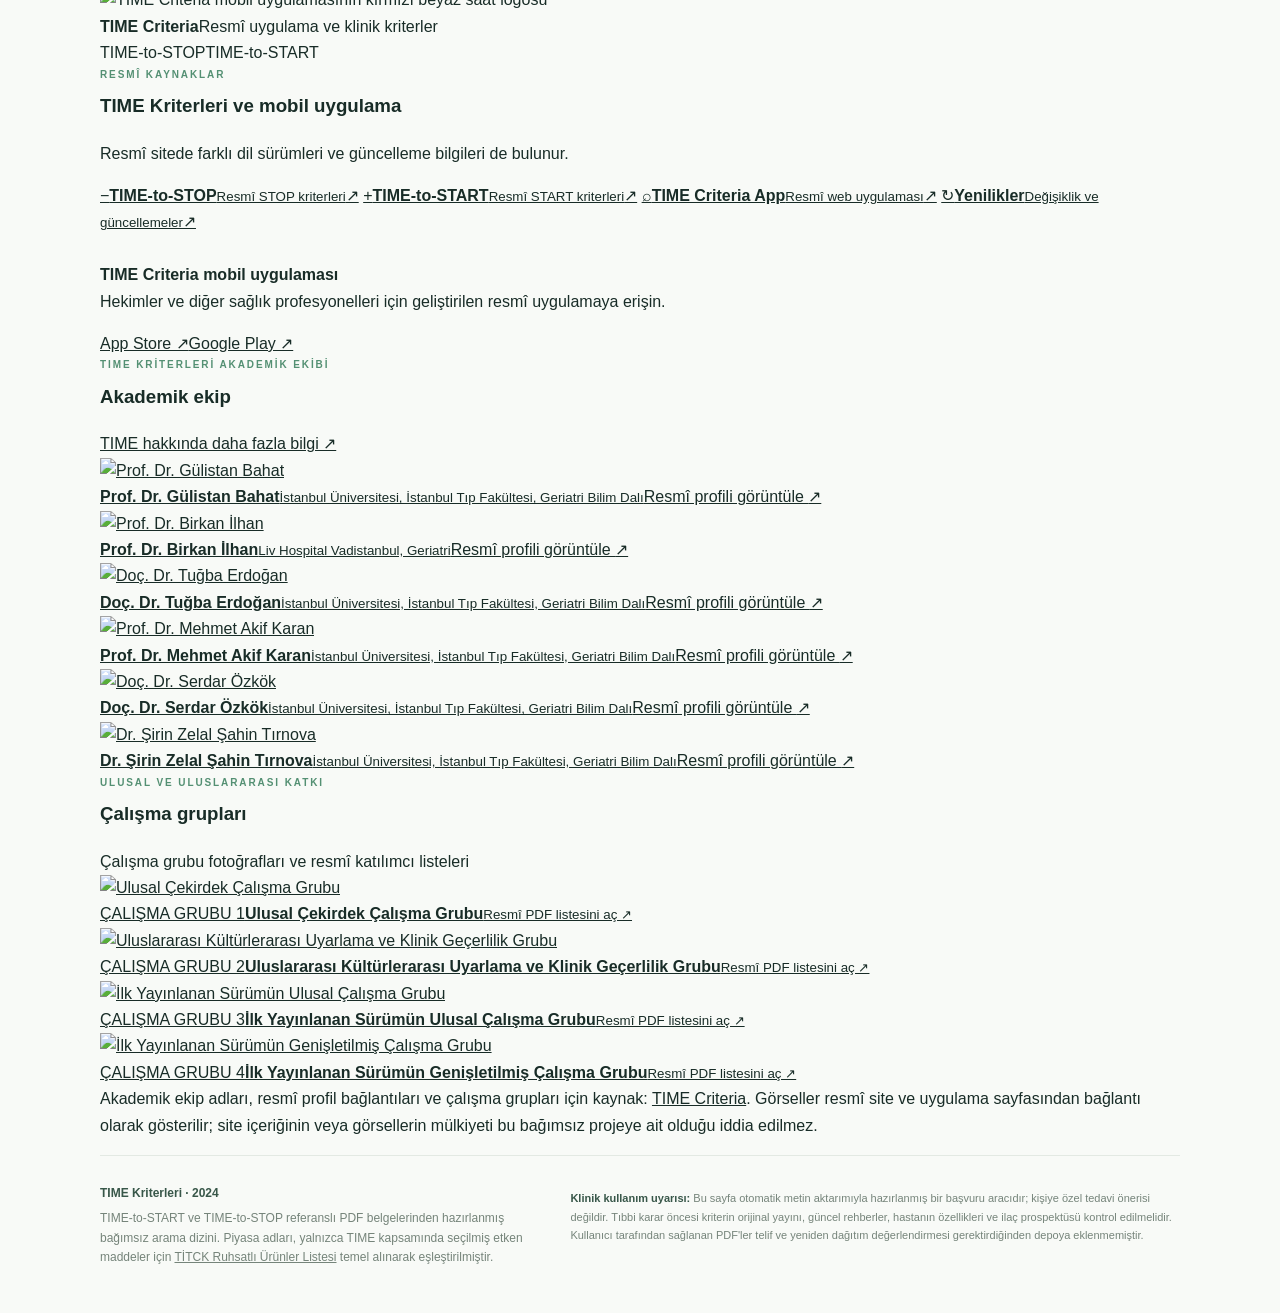
==== commit d5e870d1: "Add official TIME biography, researchers, working group images and source links after criteria" ====
--- a/index.html
+++ b/index.html
@@ -18,7 +18,7 @@
         <span class="brand-symbol" aria-hidden="true">T<span class="brand-dot">·</span></span>
         <span class="brand-name"><strong>TIME Kriterleri</strong><small>2024 · Klinik arama motoru</small></span>
       </a>
-      <div class="header-navigation"><a href="./ilac-sozlugu.html" class="directory-link">İlaç adları sözlüğü</a><span class="header-label"><span class="header-label-dot"></span> Kanıta dayalı kriter dizini</span></div>
+      <div class="header-navigation"><a href="#official-time-heading" class="directory-link">TIME hakkında</a><a href="./ilac-sozlugu.html" class="directory-link">İlaç adları sözlüğü</a><span class="header-label"><span class="header-label-dot"></span> Kanıta dayalı kriter dizini</span></div>
     </header>
 
     <main>
@@ -83,6 +83,80 @@
         </div>
         <button id="show-more" class="show-more" type="button" hidden>Diğer kriterleri göster <span id="remaining"></span></button>
       </section>
+    <section class="official-time" aria-labelledby="official-time-heading">
+      <div class="time-about-panel">
+        <div class="time-about-copy">
+          <p class="eyebrow">TIME CRITERIA · PROJE HAKKINDA</p>
+          <h2 id="official-time-heading">Yaşlılarda <em>akılcı ilaç kullanımı</em> için TIME Kriterleri</h2>
+          <p>TIME (Turkish Inappropriate Medication use in oldEr adults) Kriterleri, yaşlı bireylerde potansiyel uygunsuz ilaç kullanımını ve uygun tedavilerin atlanmasını değerlendirmeye yardımcı olan, <strong>Akademik Geriatri Derneği Akılcı İlaç Kullanımı Çalışma Grubu</strong> öncülüğünde geliştirilmiş klinik kriterler bütünüdür.</p>
+          <p>TIME-to-STOP uygunsuz olabilecek tedavileri, TIME-to-START ise klinik koşullar sağlandığında başlanması düşünülebilecek tedavileri ele alır. Ulusal ve uluslararası çalışma gruplarıyla geliştirilmiş, farklı dillere uyarlama ve klinik doğrulama çalışmaları yürütülmüştür.</p>
+          <div class="time-about-actions">
+            <a class="time-main-link" href="https://timecriteria.com/" target="_blank" rel="noopener noreferrer">TIME resmî sitesi ↗</a>
+            <a class="time-secondary-link" href="https://timecriteria.com/about-us.html" target="_blank" rel="noopener noreferrer">Projenin öyküsü ↗</a>
+          </div>
+          <p class="time-independence">Bu arama motoru, kullanıcı tarafından sağlanan <strong>2024 TIME kriterleri</strong> üzerinden hazırlanmış bağımsız bir dijital başvuru aracıdır. En güncel sürüm ve resmî duyurular için timecriteria.com kullanılmalıdır.</p>
+        </div>
+        <div class="time-about-visual">
+          <div class="time-app-emblem"><img src="https://is1-ssl.mzstatic.com/image/thumb/Purple221/v4/42/9e/fc/429efcaa-1a3b-81e7-d8d3-82163f4b56b7/AppIcon-0-0-1x_U007emarketing-0-8-0-0-85-220.png/1200x630wa.png" alt="TIME Criteria mobil uygulamasının kırmızı beyaz saat logosu" loading="lazy"></div>
+          <div class="time-about-visual-label"><strong>TIME Criteria</strong><span>Resmî uygulama ve klinik kriterler</span></div>
+          <div class="time-about-split"><span><i class="time-dot-stop"></i>TIME-to-STOP</span><span><i class="time-dot-start"></i>TIME-to-START</span></div>
+        </div>
+      </div>
+      <div class="time-links-header">
+        <div><p class="eyebrow">RESMÎ KAYNAKLAR</p><h3>TIME Kriterleri ve mobil uygulama</h3></div>
+        <p>Resmî sitede farklı dil sürümleri ve güncelleme bilgileri de bulunur.</p>
+      </div>
+      <div class="time-resource-grid">
+        <a href="https://timecriteria.com/time-to-stop.html" class="time-resource-card" target="_blank" rel="noopener noreferrer"><span class="resource-icon stop">−</span><strong>TIME-to-STOP</strong><small>Resmî STOP kriterleri</small><span class="resource-arrow">↗</span></a>
+        <a href="https://timecriteria.com/time-to-start.html" class="time-resource-card" target="_blank" rel="noopener noreferrer"><span class="resource-icon start">+</span><strong>TIME-to-START</strong><small>Resmî START kriterleri</small><span class="resource-arrow">↗</span></a>
+        <a href="https://timecriteria.com/time-criteria" class="time-resource-card" target="_blank" rel="noopener noreferrer"><span class="resource-icon app">⌕</span><strong>TIME Criteria App</strong><small>Resmî web uygulaması</small><span class="resource-arrow">↗</span></a>
+        <a href="https://timecriteria.com/what-is-new.html" class="time-resource-card" target="_blank" rel="noopener noreferrer"><span class="resource-icon news">↻</span><strong>Yenilikler</strong><small>Değişiklik ve güncellemeler</small><span class="resource-arrow">↗</span></a>
+      </div>
+      <div class="time-app-links">
+        <div class="time-app-inline-logo"><img src="https://is1-ssl.mzstatic.com/image/thumb/Purple221/v4/42/9e/fc/429efcaa-1a3b-81e7-d8d3-82163f4b56b7/AppIcon-0-0-1x_U007emarketing-0-8-0-0-85-220.png/1200x630wa.png" alt="" loading="lazy"></div>
+        <div><strong>TIME Criteria mobil uygulaması</strong><p>Hekimler ve diğer sağlık profesyonelleri için geliştirilen resmî uygulamaya erişin.</p></div>
+        <div class="time-store-buttons"><a href="https://apps.apple.com/tr/app/time-criteria/id1560761256" target="_blank" rel="noopener noreferrer">App Store ↗</a><a href="https://play.google.com/store/apps/details?id=com.timecriteria_app" target="_blank" rel="noopener noreferrer">Google Play ↗</a></div>
+      </div>
+      <div class="time-team-header">
+        <div><p class="eyebrow">TIME KRİTERLERİ AKADEMİK EKİBİ</p><h3>Akademik ekip</h3></div>
+        <a href="https://timecriteria.com/about-us.html" target="_blank" rel="noopener noreferrer">TIME hakkında daha fazla bilgi ↗</a>
+      </div>
+      <div class="time-team-grid"><a class="time-person" href="https://timecriteria.com/doktorlar/prof-dr-gulistan-bahat" target="_blank" rel="noopener noreferrer">
+<div class="time-person-photo"><img src="https://timecriteria.com/17102021155354-1634475234.png" alt="Prof. Dr. Gülistan Bahat" loading="lazy" onerror="this.onerror=null;this.src='data:image/svg+xml,%3Csvg xmlns='http://www.w3.org/2000/svg' viewBox='0 0 400 280'%3E%3Crect width='400' height='280' fill='%23f8e8e8'/%3E%3Ccircle cx='200' cy='105' r='44' fill='%23d99a9a'/%3E%3Cpath d='M110 250c0-70 180-70 180 0' fill='%23d99a9a'/%3E%3C/svg%3E'"></div>
+<div class="time-person-meta"><strong>Prof. Dr. Gülistan Bahat</strong><small>İstanbul Üniversitesi, İstanbul Tıp Fakültesi, Geriatri Bilim Dalı</small><span>Resmî profili görüntüle <span aria-hidden="true">↗</span></span></div></a>
+<a class="time-person" href="https://timecriteria.com/doktorlar/prof-dr-birkan-ilhan" target="_blank" rel="noopener noreferrer">
+<div class="time-person-photo"><img src="https://timecriteria.com/09022026131600-1770642960.jpg" alt="Prof. Dr. Birkan İlhan" loading="lazy" onerror="this.onerror=null;this.src='data:image/svg+xml,%3Csvg xmlns='http://www.w3.org/2000/svg' viewBox='0 0 400 280'%3E%3Crect width='400' height='280' fill='%23f8e8e8'/%3E%3Ccircle cx='200' cy='105' r='44' fill='%23d99a9a'/%3E%3Cpath d='M110 250c0-70 180-70 180 0' fill='%23d99a9a'/%3E%3C/svg%3E'"></div>
+<div class="time-person-meta"><strong>Prof. Dr. Birkan İlhan</strong><small>Liv Hospital Vadistanbul, Geriatri</small><span>Resmî profili görüntüle <span aria-hidden="true">↗</span></span></div></a>
+<a class="time-person" href="https://timecriteria.com/doktorlar/doc-dr-tugba-erdogan" target="_blank" rel="noopener noreferrer">
+<div class="time-person-photo"><img src="https://timecriteria.com/09022026131128-1770642688.png" alt="Doç. Dr. Tuğba Erdoğan" loading="lazy" onerror="this.onerror=null;this.src='data:image/svg+xml,%3Csvg xmlns='http://www.w3.org/2000/svg' viewBox='0 0 400 280'%3E%3Crect width='400' height='280' fill='%23f8e8e8'/%3E%3Ccircle cx='200' cy='105' r='44' fill='%23d99a9a'/%3E%3Cpath d='M110 250c0-70 180-70 180 0' fill='%23d99a9a'/%3E%3C/svg%3E'"></div>
+<div class="time-person-meta"><strong>Doç. Dr. Tuğba Erdoğan</strong><small>İstanbul Üniversitesi, İstanbul Tıp Fakültesi, Geriatri Bilim Dalı</small><span>Resmî profili görüntüle <span aria-hidden="true">↗</span></span></div></a>
+<a class="time-person" href="https://timecriteria.com/doktorlar/prof-dr-mehmet-akif-karan" target="_blank" rel="noopener noreferrer">
+<div class="time-person-photo"><img src="https://timecriteria.com/09022026131219-1770642739.png" alt="Prof. Dr. Mehmet Akif Karan" loading="lazy" onerror="this.onerror=null;this.src='data:image/svg+xml,%3Csvg xmlns='http://www.w3.org/2000/svg' viewBox='0 0 400 280'%3E%3Crect width='400' height='280' fill='%23f8e8e8'/%3E%3Ccircle cx='200' cy='105' r='44' fill='%23d99a9a'/%3E%3Cpath d='M110 250c0-70 180-70 180 0' fill='%23d99a9a'/%3E%3C/svg%3E'"></div>
+<div class="time-person-meta"><strong>Prof. Dr. Mehmet Akif Karan</strong><small>İstanbul Üniversitesi, İstanbul Tıp Fakültesi, Geriatri Bilim Dalı</small><span>Resmî profili görüntüle <span aria-hidden="true">↗</span></span></div></a>
+<a class="time-person" href="https://timecriteria.com/doktorlar/doc-dr-serdar-ozkok" target="_blank" rel="noopener noreferrer">
+<div class="time-person-photo"><img src="https://timecriteria.com/16022026064502-1771224302.jpg" alt="Doç. Dr. Serdar Özkök" loading="lazy" onerror="this.onerror=null;this.src='data:image/svg+xml,%3Csvg xmlns='http://www.w3.org/2000/svg' viewBox='0 0 400 280'%3E%3Crect width='400' height='280' fill='%23f8e8e8'/%3E%3Ccircle cx='200' cy='105' r='44' fill='%23d99a9a'/%3E%3Cpath d='M110 250c0-70 180-70 180 0' fill='%23d99a9a'/%3E%3C/svg%3E'"></div>
+<div class="time-person-meta"><strong>Doç. Dr. Serdar Özkök</strong><small>İstanbul Üniversitesi, İstanbul Tıp Fakültesi, Geriatri Bilim Dalı</small><span>Resmî profili görüntüle <span aria-hidden="true">↗</span></span></div></a>
+<a class="time-person" href="https://timecriteria.com/doktorlar/dr-sirin-zelal-sahin-tirnova" target="_blank" rel="noopener noreferrer">
+<div class="time-person-photo"><img src="https://timecriteria.com/09022026135327-1770645207.png" alt="Dr. Şirin Zelal Şahin Tırnova" loading="lazy" onerror="this.onerror=null;this.src='data:image/svg+xml,%3Csvg xmlns='http://www.w3.org/2000/svg' viewBox='0 0 400 280'%3E%3Crect width='400' height='280' fill='%23f8e8e8'/%3E%3Ccircle cx='200' cy='105' r='44' fill='%23d99a9a'/%3E%3Cpath d='M110 250c0-70 180-70 180 0' fill='%23d99a9a'/%3E%3C/svg%3E'"></div>
+<div class="time-person-meta"><strong>Dr. Şirin Zelal Şahin Tırnova</strong><small>İstanbul Üniversitesi, İstanbul Tıp Fakültesi, Geriatri Bilim Dalı</small><span>Resmî profili görüntüle <span aria-hidden="true">↗</span></span></div></a></div>
+      <div class="time-team-header time-team-secondary">
+        <div><p class="eyebrow">ULUSAL VE ULUSLARARASI KATKI</p><h3>Çalışma grupları</h3></div>
+        <span>Çalışma grubu fotoğrafları ve resmî katılımcı listeleri</span>
+      </div>
+      <div class="time-working-grid"><a class="time-working-card" href="https://timecriteria.com/upload/2026/02/09022026133339-1770644019.pdf" target="_blank" rel="noopener noreferrer">
+<div class="time-group-image"><img src="https://timecriteria.com/25012025170239-1737824559.jpg" alt="Ulusal Çekirdek Çalışma Grubu" loading="lazy" onerror="this.onerror=null;this.src='data:image/svg+xml,%3Csvg xmlns='http://www.w3.org/2000/svg' viewBox='0 0 400 280'%3E%3Crect width='400' height='280' fill='%23f8e8e8'/%3E%3Ccircle cx='200' cy='105' r='44' fill='%23d99a9a'/%3E%3Cpath d='M110 250c0-70 180-70 180 0' fill='%23d99a9a'/%3E%3C/svg%3E'"></div>
+<div class="time-working-description"><span>ÇALIŞMA GRUBU 1</span><strong>Ulusal Çekirdek Çalışma Grubu</strong><small>Resmî PDF listesini aç ↗</small></div></a>
+<a class="time-working-card" href="https://timecriteria.com/upload/2026/02/04022026101609-1770200169.pdf" target="_blank" rel="noopener noreferrer">
+<div class="time-group-image"><img src="https://timecriteria.com/25012025170647-1737824807.jpg" alt="Uluslararası Kültürlerarası Uyarlama ve Klinik Geçerlilik Grubu" loading="lazy" onerror="this.onerror=null;this.src='data:image/svg+xml,%3Csvg xmlns='http://www.w3.org/2000/svg' viewBox='0 0 400 280'%3E%3Crect width='400' height='280' fill='%23f8e8e8'/%3E%3Ccircle cx='200' cy='105' r='44' fill='%23d99a9a'/%3E%3Cpath d='M110 250c0-70 180-70 180 0' fill='%23d99a9a'/%3E%3C/svg%3E'"></div>
+<div class="time-working-description"><span>ÇALIŞMA GRUBU 2</span><strong>Uluslararası Kültürlerarası Uyarlama ve Klinik Geçerlilik Grubu</strong><small>Resmî PDF listesini aç ↗</small></div></a>
+<a class="time-working-card" href="https://timecriteria.com/upload/2026/02/04022026111955-1770203995.pdf" target="_blank" rel="noopener noreferrer">
+<div class="time-group-image"><img src="https://timecriteria.com/25012025170744-1737824864.jpg" alt="İlk Yayınlanan Sürümün Ulusal Çalışma Grubu" loading="lazy" onerror="this.onerror=null;this.src='data:image/svg+xml,%3Csvg xmlns='http://www.w3.org/2000/svg' viewBox='0 0 400 280'%3E%3Crect width='400' height='280' fill='%23f8e8e8'/%3E%3Ccircle cx='200' cy='105' r='44' fill='%23d99a9a'/%3E%3Cpath d='M110 250c0-70 180-70 180 0' fill='%23d99a9a'/%3E%3C/svg%3E'"></div>
+<div class="time-working-description"><span>ÇALIŞMA GRUBU 3</span><strong>İlk Yayınlanan Sürümün Ulusal Çalışma Grubu</strong><small>Resmî PDF listesini aç ↗</small></div></a>
+<a class="time-working-card" href="https://timecriteria.com/upload/2026/02/09022026130234-1770642154.pdf" target="_blank" rel="noopener noreferrer">
+<div class="time-group-image"><img src="https://timecriteria.com/25012025170850-1737824930.jpg" alt="İlk Yayınlanan Sürümün Genişletilmiş Çalışma Grubu" loading="lazy" onerror="this.onerror=null;this.src='data:image/svg+xml,%3Csvg xmlns='http://www.w3.org/2000/svg' viewBox='0 0 400 280'%3E%3Crect width='400' height='280' fill='%23f8e8e8'/%3E%3Ccircle cx='200' cy='105' r='44' fill='%23d99a9a'/%3E%3Cpath d='M110 250c0-70 180-70 180 0' fill='%23d99a9a'/%3E%3C/svg%3E'"></div>
+<div class="time-working-description"><span>ÇALIŞMA GRUBU 4</span><strong>İlk Yayınlanan Sürümün Genişletilmiş Çalışma Grubu</strong><small>Resmî PDF listesini aç ↗</small></div></a></div>
+      <p class="time-official-credit">Akademik ekip adları, resmî profil bağlantıları ve çalışma grupları için kaynak: <a href="https://timecriteria.com/" target="_blank" rel="noopener noreferrer">TIME Criteria</a>. Görseller resmî site ve uygulama sayfasından bağlantı olarak gösterilir; site içeriğinin veya görsellerin mülkiyeti bu bağımsız projeye ait olduğu iddia edilmez.</p>
+    </section>
     </main>
 
     <footer class="site-footer">
--- a/styles.css
+++ b/styles.css
@@ -26,3 +26,29 @@
 @media(max-width:760px){.directory-results{grid-template-columns:1fr}.header-navigation{gap:6px}.directory-main{padding-top:50px}.directory-link{font-size:11px}}
 
 .class-match-note{font-size:12px;line-height:1.65;margin:0 0 12px;color:#536f5e;background:#f2f7f2;border-left:3px solid #9cbea6;padding:8px 12px;border-radius:0 7px 7px 0}
+
+/* Browse TIME by normalized organ system, independent of PDF chapter labels. */
+.organ-browser{border:1px solid #dce7df;border-radius:17px;background:#fff;padding:23px 25px 17px;margin:0 0 26px;box-shadow:var(--shadow)}
+.organ-browser-head{display:flex;align-items:start;justify-content:space-between;gap:16px;margin-bottom:16px}
+.organ-browser .eyebrow{margin:0 0 4px}
+.organ-browser h3{font-family:Georgia,"Times New Roman",serif;font-size:24px;line-height:1.3;font-weight:500;letter-spacing:-.025em;margin:0 0 7px}
+.organ-browser-intro{font-size:12px;line-height:1.65;color:#718377;margin:0}
+.organ-clear{flex:none;background:#eff7f1;border:1px solid #cbe1d0;border-radius:9px;color:#24684b;padding:8px 12px;font-size:12px;font-weight:750}
+.organ-clear:hover{background:#e1f0e6}
+.organ-clear[hidden],.disease-controls[hidden]{display:none}
+.organ-grid{display:grid;grid-template-columns:repeat(4,minmax(0,1fr));gap:9px}
+.organ-option{display:flex;align-items:center;text-align:left;gap:10px;width:100%;min-height:61px;padding:10px 12px;background:#f9fbf8;color:#305544;border:1px solid #e4eae4;border-radius:11px;transition:background .2s,border-color .2s,box-shadow .2s}
+.organ-option:hover{background:#edf7ef;border-color:#aac9b4}
+.organ-option.active{background:#e5f3e9;border:1px solid #38825a;box-shadow:0 0 0 1px #38825a inset}
+.organ-option:disabled{opacity:.45;cursor:not-allowed}
+.organ-option .organ-icon{flex:none;font-size:19px;line-height:1.1;min-width:22px;text-align:center}
+.organ-option .organ-name{font-size:11.5px;font-weight:750;line-height:1.32;flex:1}
+.organ-option .organ-count{align-self:flex-start;flex:none;font-size:10px;line-height:1.2;border-radius:6px;padding:3px 5px;background:#e8f0e9;color:#50755d;font-weight:750}
+.organ-option.active .organ-count{background:#c7e5d0;color:#1c6241}
+.disease-controls{display:flex;align-items:end;justify-content:space-between;flex-wrap:wrap;gap:12px;margin-top:17px;border-top:1px solid #e4ebe4;padding-top:15px}
+.disease-controls .filter-label{min-width:min(330px,100%)}
+.disease-controls select{width:100%!important}
+.organ-summary{font-size:11.5px;color:#668273;margin:0 0 5px;font-weight:650;max-width:420px}
+.organ-explainer{font-size:10.5px;line-height:1.6;color:#8a978d;margin:15px 0 0}
+@media(max-width:930px){.organ-grid{grid-template-columns:repeat(3,minmax(0,1fr))}}
+@media(max-width:600px){.organ-browser{padding:17px 14px}.organ-browser-head{flex-direction:column;gap:8px}.organ-browser h3{font-size:22px}.organ-grid{grid-template-columns:repeat(2,minmax(0,1fr));gap:7px}.organ-option{min-height:57px;padding:9px 8px;gap:7px}.organ-option .organ-icon{font-size:17px;min-width:18px}.organ-option .organ-name{font-size:10.8px}.organ-option .organ-count{font-size:9px}}
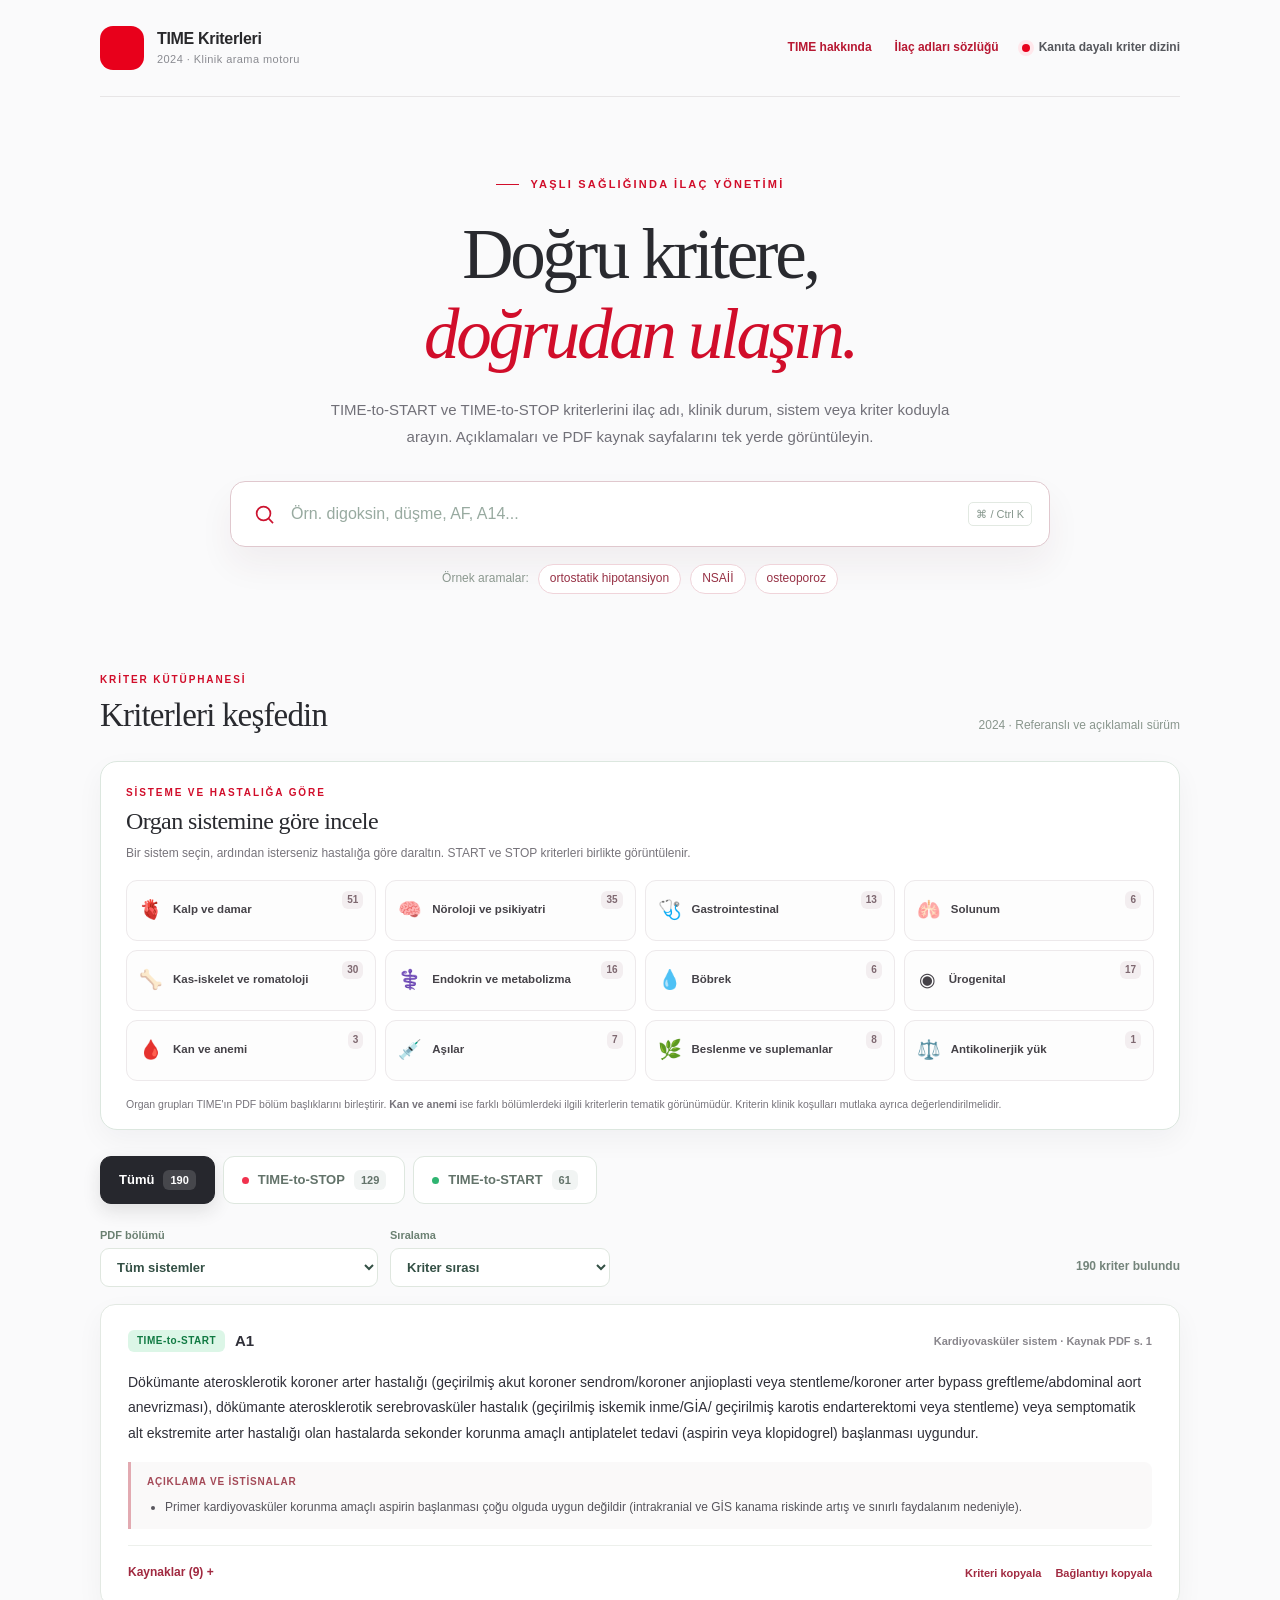
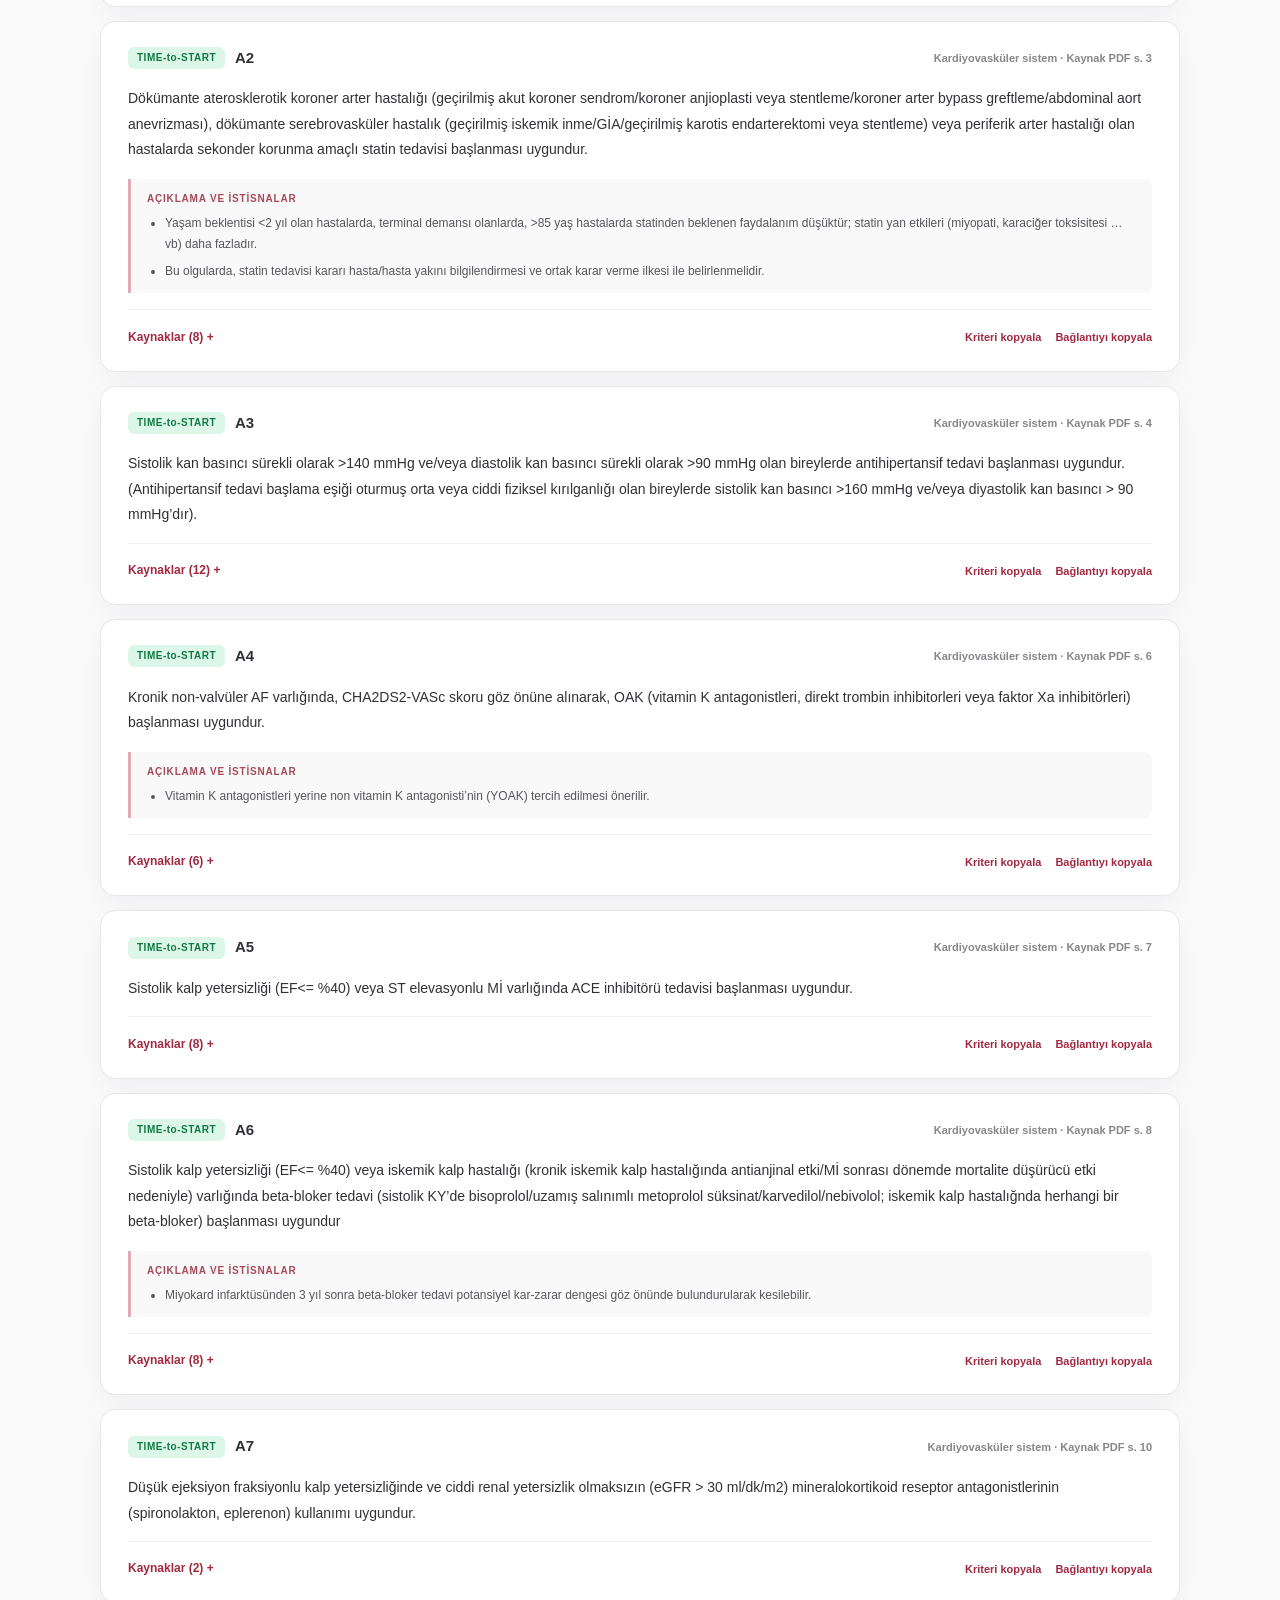
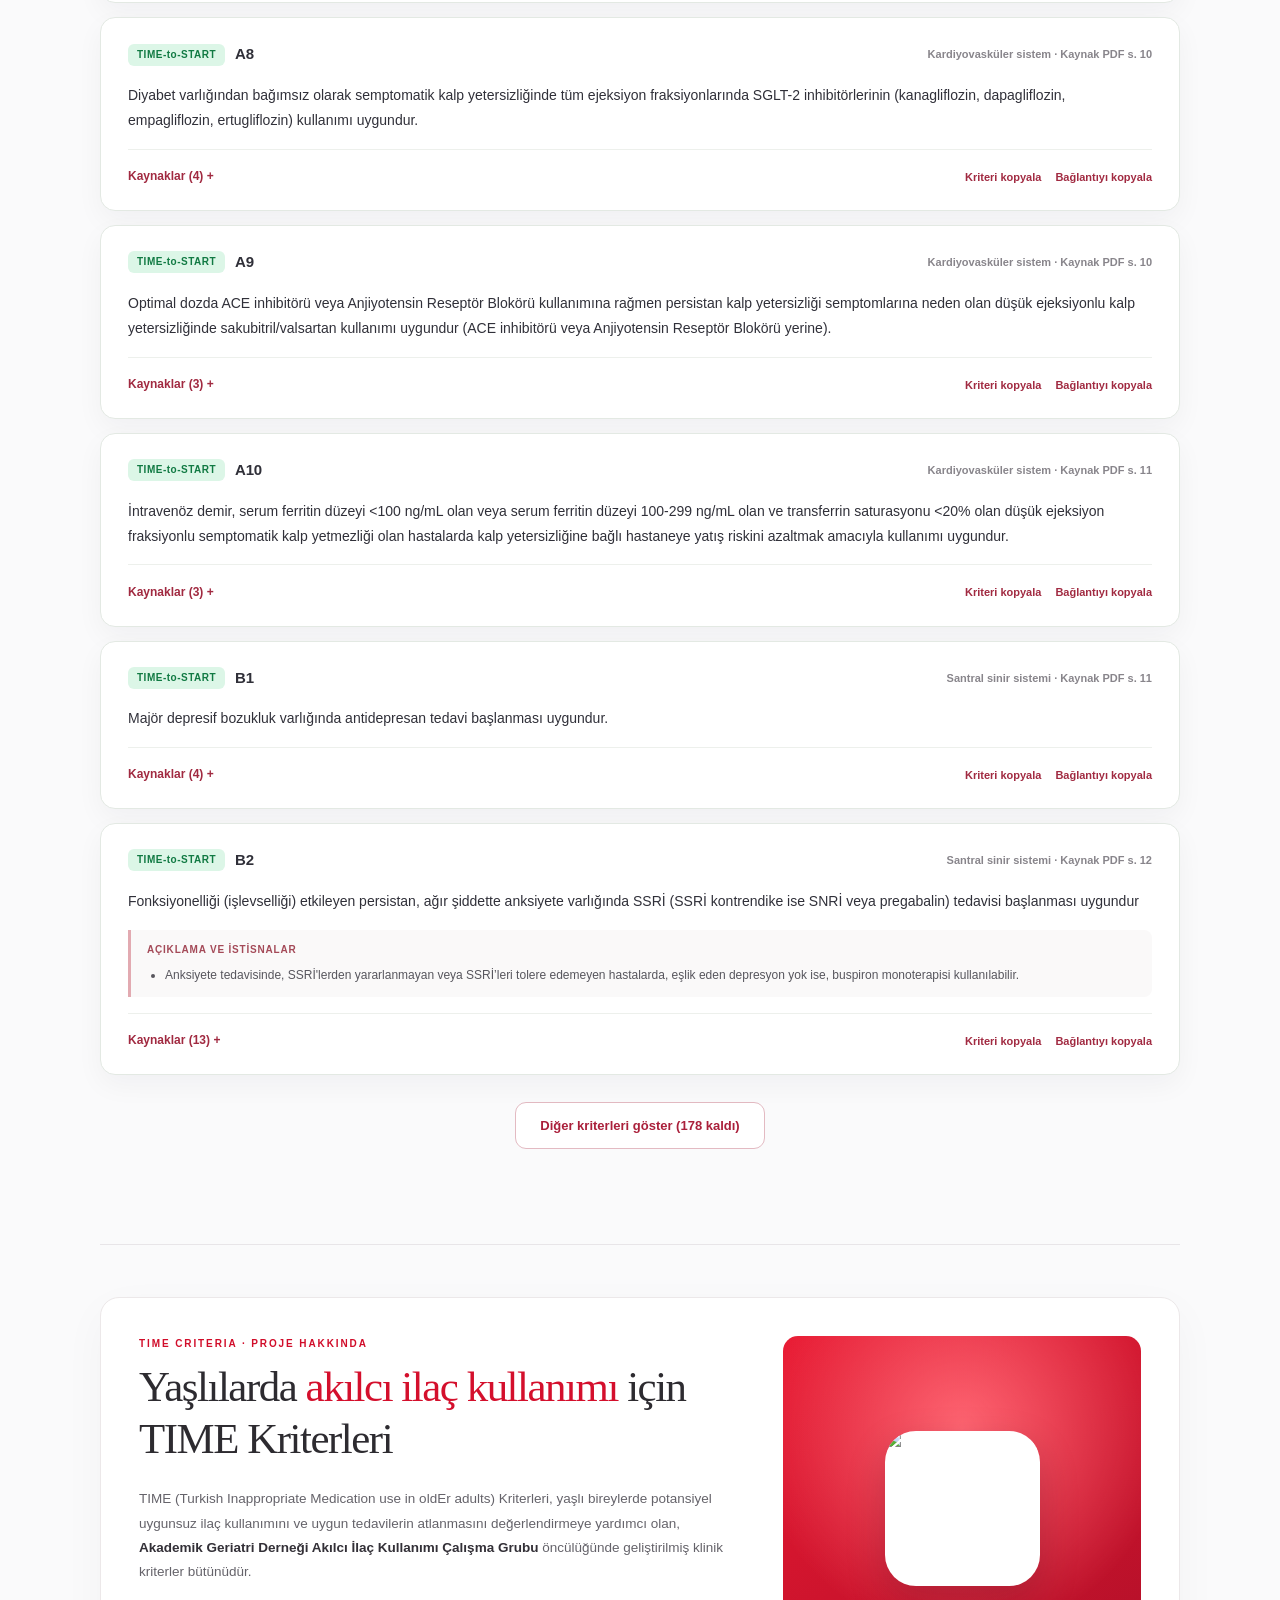
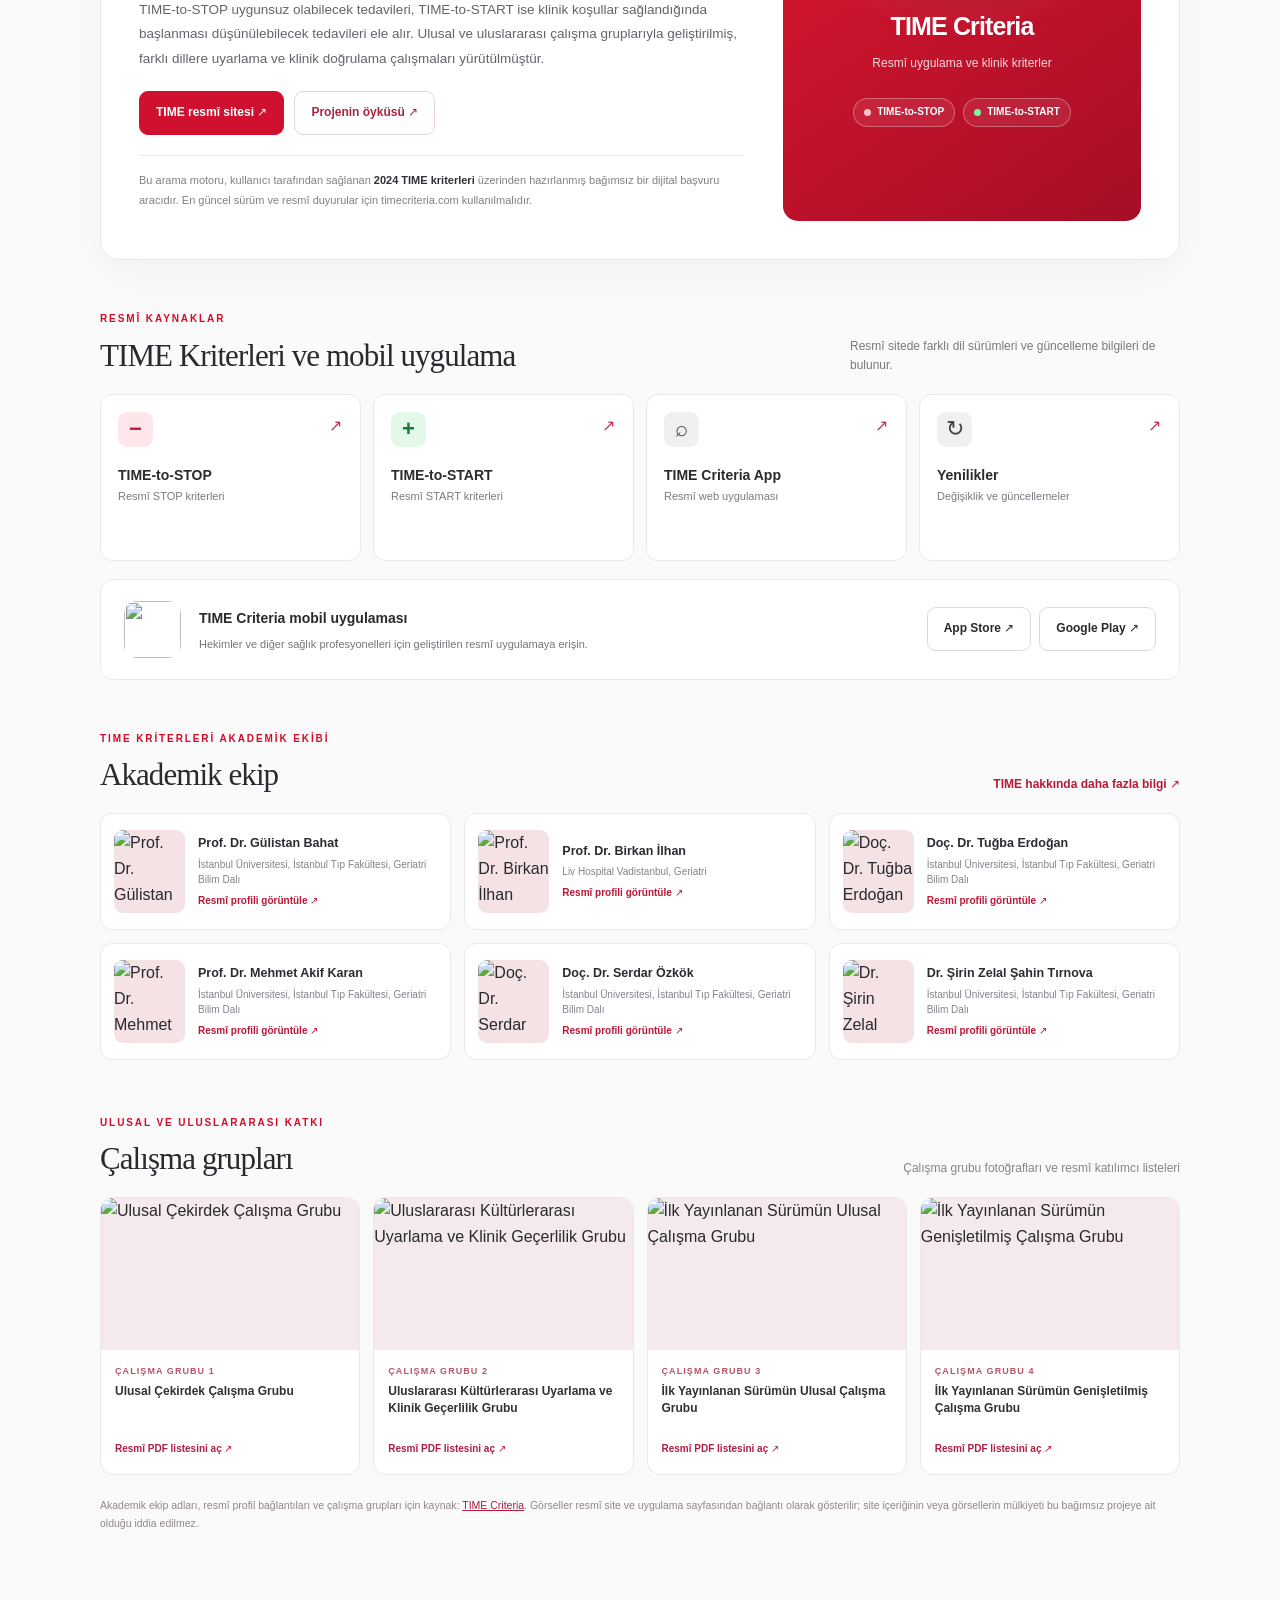
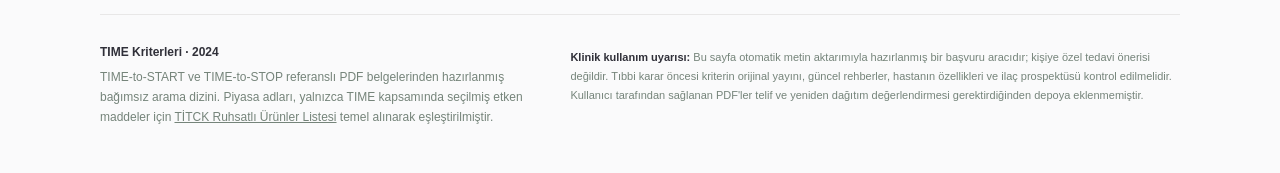
==== commit a68433d6: "Use original TIME site logo with official app icon fallback in header" ====
--- a/index.html
+++ b/index.html
@@ -15,7 +15,7 @@
   <div class="page-shell">
     <header class="site-header">
       <a class="brand" href="./" aria-label="TIME Kriterleri ana sayfa">
-        <span class="brand-symbol" aria-hidden="true">T<span class="brand-dot">·</span></span>
+        <span class="brand-symbol time-brand-icon" aria-hidden="true"><img src="https://timecriteria.com/logo.png" alt="" onerror="this.onerror=null;this.src='https://is1-ssl.mzstatic.com/image/thumb/Purple221/v4/42/9e/fc/429efcaa-1a3b-81e7-d8d3-82163f4b56b7/AppIcon-0-0-1x_U007emarketing-0-8-0-0-85-220.png/1200x630wa.png'"></span>
         <span class="brand-name"><strong>TIME Kriterleri</strong><small>2024 · Klinik arama motoru</small></span>
       </a>
       <div class="header-navigation"><a href="#official-time-heading" class="directory-link">TIME hakkında</a><a href="./ilac-sozlugu.html" class="directory-link">İlaç adları sözlüğü</a><span class="header-label"><span class="header-label-dot"></span> Kanıta dayalı kriter dizini</span></div>
--- a/styles.css
+++ b/styles.css
@@ -52,3 +52,137 @@
 .organ-explainer{font-size:10.5px;line-height:1.6;color:#8a978d;margin:15px 0 0}
 @media(max-width:930px){.organ-grid{grid-template-columns:repeat(3,minmax(0,1fr))}}
 @media(max-width:600px){.organ-browser{padding:17px 14px}.organ-browser-head{flex-direction:column;gap:8px}.organ-browser h3{font-size:22px}.organ-grid{grid-template-columns:repeat(2,minmax(0,1fr));gap:7px}.organ-option{min-height:57px;padding:9px 8px;gap:7px}.organ-option .organ-icon{font-size:17px;min-width:18px}.organ-option .organ-name{font-size:10.8px}.organ-option .organ-count{font-size:9px}}
+
+
+/* TIME brand refresh: white, charcoal, TIME red; START stays clinical green. */
+:root{
+  --ink:#292a2f;--muted:#70747b;--deep:#cf1028;
+  --green:#1b9857;--green-wash:#edf9f1;--red:#c91b32;--red-wash:#fff0f2;
+  --line:#e8e7e7;--paper:#fafafb;--white:#fff;--shadow:0 10px 28px rgba(31,32,39,.045);
+}
+body{background:var(--paper)}
+.site-header{border-bottom-color:#e7e5e6}
+.brand-symbol{background:#e8001b;color:#fff}
+.brand-dot{color:#fff}
+.brand-name strong{color:#28282b}
+.brand-name small{color:#8a8b91}
+.header-label{color:#55575c}
+.header-label-dot{background:#e8001b;box-shadow:0 0 0 4px #ffe7eb}
+.hero-kicker,.hero h1 em,.eyebrow{color:#d10d2a}
+.kicker-line{background:#d10d2a}
+.hero-intro{color:#717078}
+.search-wrap{border-color:#e0c8ce;box-shadow:0 18px 35px rgba(89,35,47,.06)}
+.search-wrap:focus-within{border-color:#cb1b35;box-shadow:0 0 0 4px #ffedf0,0 12px 24px rgba(89,35,47,.055)}
+.search-icon{color:#cc1430}
+.query-example{color:#963044;border-color:#f0d4da}
+.query-example:hover{background:#fff2f4}
+.segment.active{background:#26272d;border-color:#26272d;box-shadow:0 7px 18px rgba(30,30,36,.12)}
+.segment:hover{border-color:#daa3ad}
+.segment-indicator.stop{background:#f1324e}
+.segment-indicator.start{background:#2fb471}
+.type-tag.stop{background:#ffe5e9;color:#bb122e}
+.type-tag.start{background:#dcf6e7;color:#117a43}
+.criterion-card:hover{border-color:#e0c3c7}
+.criterion-code,.criterion-text,.site-footer strong{color:#303039}
+.criterion-meta{color:#88858b}
+.note-block{background:#faf9f9;border-left-color:#e2aab1;color:#57565d}
+.note-heading{color:#a44a58}
+.reference-detail summary,.card-action,.card-action:hover{color:#a12a41}
+.organ-option{color:#454248;background:#fdfdfd;border-color:#ede9eb}
+.organ-option:hover{background:#fff2f3;border-color:#eab0bc}
+.organ-option.active{background:#fff0f2;border-color:#d42943;box-shadow:0 0 0 1px #d42943 inset}
+.organ-option .organ-count{background:#f3eef0;color:#7e6870}
+.organ-option.active .organ-count{background:#f9ccd4;color:#a31834}
+.organ-clear{background:#fff0f3;border-color:#f0c3cd;color:#aa1d35}
+.organ-clear:hover{background:#ffe4e9}
+.organ-explainer,.organ-browser-intro,.organ-summary{color:#77747b}
+.suggestions{border-color:#eccdd2;box-shadow:0 12px 26px rgba(94,25,45,.065)}
+.suggestions-caption{color:#b14b5e}
+.suggestion-option{color:#423338}
+.suggestion-option:hover,.suggestion-option:focus-visible{background:#fff2f3}
+.match-note{border-color:#efd1d7;background:#fff6f7;color:#5b4148}
+.match-note strong{color:#9f2139}
+.did-you-mean{color:#a32540;border-color:#e7aeba}
+.did-you-mean:hover{background:#ffedf0}
+.directory-link,.directory-back{color:#b71832}
+.directory-link:hover,.directory-back:hover{color:#ec1636}
+.directory-input{border-color:#e0c3c8;color:#45363c}
+.directory-item h2{color:#b6243c}
+.directory-item>a{color:#a32a40}
+.show-more{border-color:#e3bac2;color:#aa203b}
+.show-more:hover{background:#fff2f5}
+.class-match-note{border-left-color:#e9a9b4;background:#fff7f8;color:#78505b}
+
+/* Editorial section below the complete search library. */
+.official-time{padding:52px 0 82px;border-top:1px solid #e8e5e8}
+.time-about-panel{display:grid;grid-template-columns:minmax(0,1.35fr) minmax(280px,.8fr);gap:40px;background:#fff;border:1px solid #ece8e9;border-radius:19px;overflow:hidden;box-shadow:0 14px 45px rgba(40,32,39,.035);padding:38px}
+.time-about-copy h2{font-family:Georgia,"Times New Roman",serif;font-size:clamp(30px,3.35vw,43px);line-height:1.22;letter-spacing:-.034em;font-weight:500;color:#2d2b30;margin:8px 0 22px}
+.time-about-copy h2 em{font-style:normal;color:#d40f2c}
+.time-about-copy>p:not(.eyebrow){font-size:13.5px;line-height:1.8;color:#65636a;max-width:680px}
+.time-about-copy strong{color:#333037}
+.time-about-actions{display:flex;flex-wrap:wrap;gap:10px;margin:20px 0}
+.time-about-actions a,.time-store-buttons a{display:inline-flex;align-items:center;justify-content:center;text-decoration:none;border-radius:9px;padding:11px 16px;font-size:12px;font-weight:760;transition:background .18s,transform .18s}
+.time-about-actions a:hover,.time-store-buttons a:hover{transform:translateY(-1px)}
+.time-main-link{background:#cf102e;color:#fff!important;border:1px solid #cf102e}
+.time-main-link:hover{background:#a80f27}
+.time-secondary-link{background:#fff;border:1px solid #e8d2d6;color:#a72540!important}
+.time-secondary-link:hover{background:#fff5f6}
+.time-about-copy .time-independence{font-size:11px!important;color:#847e85!important;border-top:1px solid #f0eaea;padding-top:15px;margin-top:20px}
+.time-about-visual{background:radial-gradient(circle at 50% 19%,#ff6572 0,transparent 48%),linear-gradient(145deg,#e81831,#a50e27);color:#fff;border-radius:15px;min-height:340px;display:flex;flex-direction:column;align-items:center;justify-content:center;padding:29px 22px;text-align:center}
+.time-app-emblem{width:155px;height:155px;border-radius:31px;display:flex;align-items:center;justify-content:center;overflow:hidden;background:#fff;box-shadow:0 15px 38px rgba(65,8,24,.23)}
+.time-app-emblem img{display:block;width:100%;height:100%;object-fit:cover}
+.time-about-visual-label strong{display:block;font-size:25px;font-weight:850;letter-spacing:-.035em;margin:20px 0 2px}
+.time-about-visual-label span{font-size:12px;color:rgba(255,255,255,.84)}
+.time-about-split{display:flex;gap:8px;margin-top:23px;flex-wrap:wrap;justify-content:center}
+.time-about-split span{display:inline-flex;gap:6px;align-items:center;border:1px solid rgba(255,255,255,.3);border-radius:100px;padding:5px 10px;font-size:10px;font-weight:760;color:#fff;background:rgba(255,255,255,.08)}
+.time-dot-stop,.time-dot-start{width:7px;height:7px;display:inline-block;border-radius:50%;background:#ffc2ca}
+.time-dot-start{background:#7df4a1}
+.time-links-header,.time-team-header{display:flex;align-items:end;justify-content:space-between;gap:30px;margin:51px 0 18px}
+.time-links-header h3,.time-team-header h3{font-family:Georgia,"Times New Roman",serif;font-size:31px;letter-spacing:-.03em;font-weight:500;line-height:1.28;margin:0}
+.time-links-header p:last-child{font-size:12px;color:#7b777e;max-width:330px;line-height:1.6;margin:0}
+.time-team-header>a{font-size:12px;color:#b71a38;text-decoration:none;font-weight:700}
+.time-team-header>a:hover{text-decoration:underline}
+.time-resource-grid{display:grid;grid-template-columns:repeat(4,minmax(0,1fr));gap:12px}
+.time-resource-card{position:relative;display:flex;align-items:start;flex-direction:column;min-height:167px;background:#fff;border:1px solid #ebe8e9;border-radius:12px;padding:17px;text-decoration:none;transition:transform .18s,border-color .18s,box-shadow .18s}
+.time-resource-card:hover{transform:translateY(-2px);border-color:#ddaab5;box-shadow:0 13px 24px rgba(40,29,37,.06)}
+.resource-icon{width:35px;height:35px;border-radius:9px;display:flex;justify-content:center;align-items:center;background:#ffebef;color:#b71634;font-weight:780;font-size:22px;margin:0 0 18px}
+.resource-icon.start{background:#e3f8e9;color:#16793f}
+.resource-icon.stop{background:#ffe6eb;color:#c11d3a}
+.resource-icon.app,.resource-icon.news{background:#f1f0f1;color:#454047}
+.time-resource-card strong{font-size:14px;color:#2b2a2e;line-height:1.45}
+.time-resource-card small{font-size:11px;color:#7c7880;line-height:1.6;margin-top:3px}
+.resource-arrow{position:absolute;right:18px;top:18px;font-size:16px;color:#bd3650}
+.time-app-links{margin-top:18px;display:flex;align-items:center;gap:18px;padding:21px 23px;border-radius:13px;background:#fff;border:1px solid #ede8ea}
+.time-app-inline-logo{width:57px;height:57px;min-width:57px;overflow:hidden;border-radius:13px}
+.time-app-inline-logo img{width:100%;height:100%;object-fit:cover}
+.time-app-links>div:nth-child(2){flex:1}
+.time-app-links>div:nth-child(2) strong{color:#292a2e;font-size:14px}
+.time-app-links>div:nth-child(2) p{font-size:11px;color:#77747b;margin:3px 0 0}
+.time-store-buttons{display:flex;gap:8px;flex-wrap:wrap}
+.time-store-buttons a{border:1px solid #ddd7dc;color:#292a2e;background:#fff;white-space:nowrap}
+.time-store-buttons a:hover{background:#f8f4f6}
+.time-team-grid{display:grid;grid-template-columns:repeat(3,minmax(0,1fr));gap:13px}
+.time-person{display:flex;align-items:center;gap:13px;min-height:117px;padding:13px;border:1px solid #eee8ea;background:#fff;border-radius:12px;text-decoration:none;transition:transform .18s,border-color .18s}
+.time-person:hover{border-color:#e0aab5;transform:translateY(-1px)}
+.time-person-photo{width:71px;height:83px;flex:none;background:#f4e2e5;border-radius:9px;overflow:hidden}
+.time-person-photo img{width:100%;height:100%;object-fit:cover;display:block}
+.time-person-meta{display:flex;flex-direction:column;gap:3px}
+.time-person-meta strong{font-size:12.5px;color:#2d2b31}
+.time-person-meta small{font-size:10px;color:#85818a;line-height:1.5}
+.time-person-meta>span{font-size:10px;color:#bc1737;font-weight:760;margin-top:3px}
+.time-team-secondary{margin-top:55px}
+.time-team-secondary>span{font-size:12px;color:#87838a}
+.time-working-grid{display:grid;grid-template-columns:repeat(4,minmax(0,1fr));gap:13px}
+.time-working-card{display:flex;flex-direction:column;min-width:0;border:1px solid #eee7e9;background:#fff;border-radius:13px;overflow:hidden;text-decoration:none;transition:transform .18s,border-color .18s}
+.time-working-card:hover{transform:translateY(-2px);border-color:#dda3b0}
+.time-group-image{width:100%;aspect-ratio:1.7;background:#f4e9eb;overflow:hidden}
+.time-group-image img{width:100%;height:100%;display:block;object-fit:cover}
+.time-working-description{padding:14px 14px 16px;display:flex;flex-direction:column;gap:4px;min-height:124px}
+.time-working-description>span{font-size:9px;letter-spacing:.12em;color:#ba5265;font-weight:820}
+.time-working-description strong{font-size:12px;line-height:1.45;color:#333035}
+.time-working-description small{font-size:10px;color:#af2040;margin-top:auto;font-weight:750}
+.time-official-credit{margin:22px 0 0;font-size:10.5px;color:#90868a;line-height:1.7}
+.time-official-credit a{color:#af1c3c}
+@media(max-width:1020px){.time-resource-grid,.time-working-grid{grid-template-columns:repeat(2,minmax(0,1fr))}.time-team-grid{grid-template-columns:repeat(2,minmax(0,1fr))}}
+@media(max-width:760px){.official-time{padding:40px 0 55px}.time-about-panel{grid-template-columns:1fr;padding:22px;gap:20px}.time-about-visual{min-height:250px}.time-app-emblem{width:110px;height:110px;border-radius:22px}.time-about-visual-label strong{font-size:21px}.time-links-header,.time-team-header{align-items:start;flex-direction:column;gap:5px;margin-top:37px}.time-links-header h3,.time-team-header h3{font-size:27px}.time-team-header>a{font-size:11px}.time-app-links{flex-wrap:wrap}.time-store-buttons{width:100%;margin-top:5px}.time-store-buttons a{flex:1}.time-team-grid{grid-template-columns:1fr}}
+@media(max-width:480px){.time-resource-grid,.time-working-grid{grid-template-columns:1fr 1fr;gap:8px}.time-resource-card{padding:12px;min-height:143px}.time-resource-card strong{font-size:12px}.time-resource-card small{font-size:10px}.time-working-description{padding:10px;min-height:139px}.time-working-description strong{font-size:11px}.time-about-copy h2{font-size:31px}.time-team-header>span{font-size:10px}}
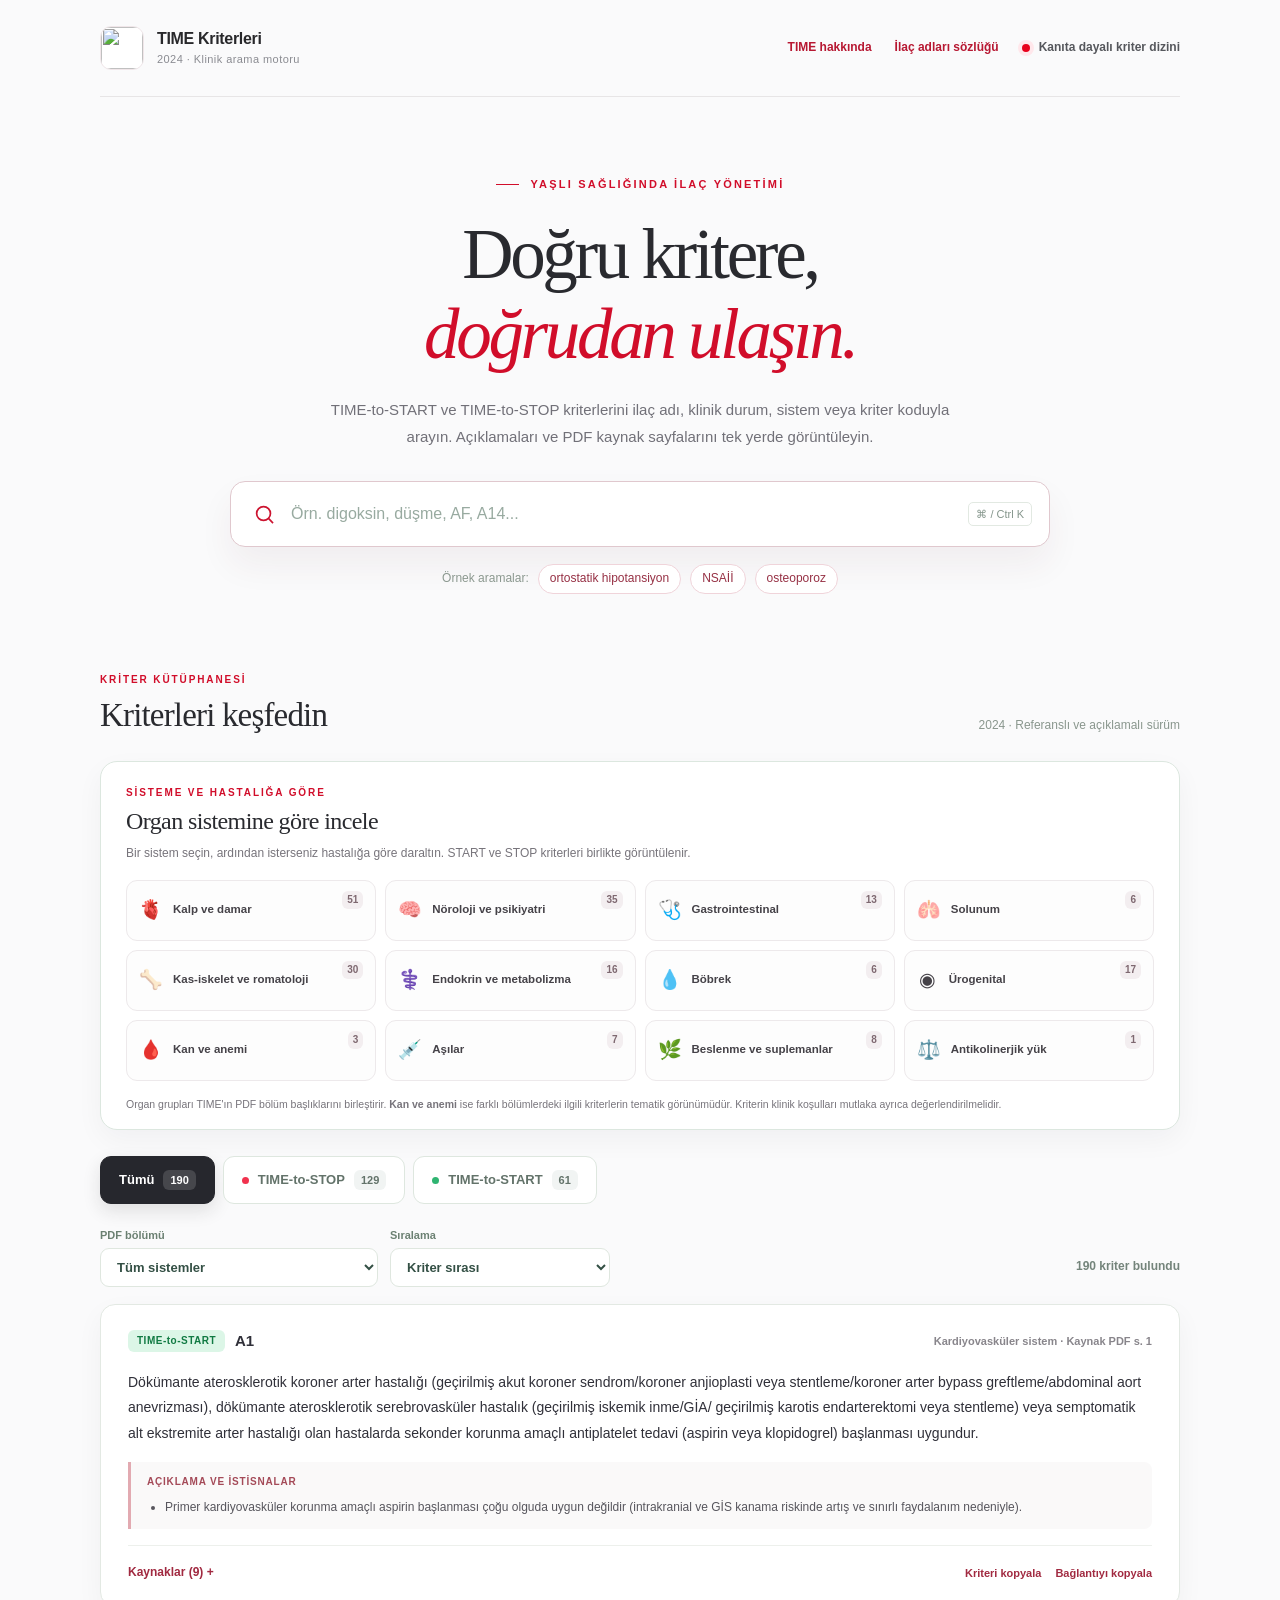
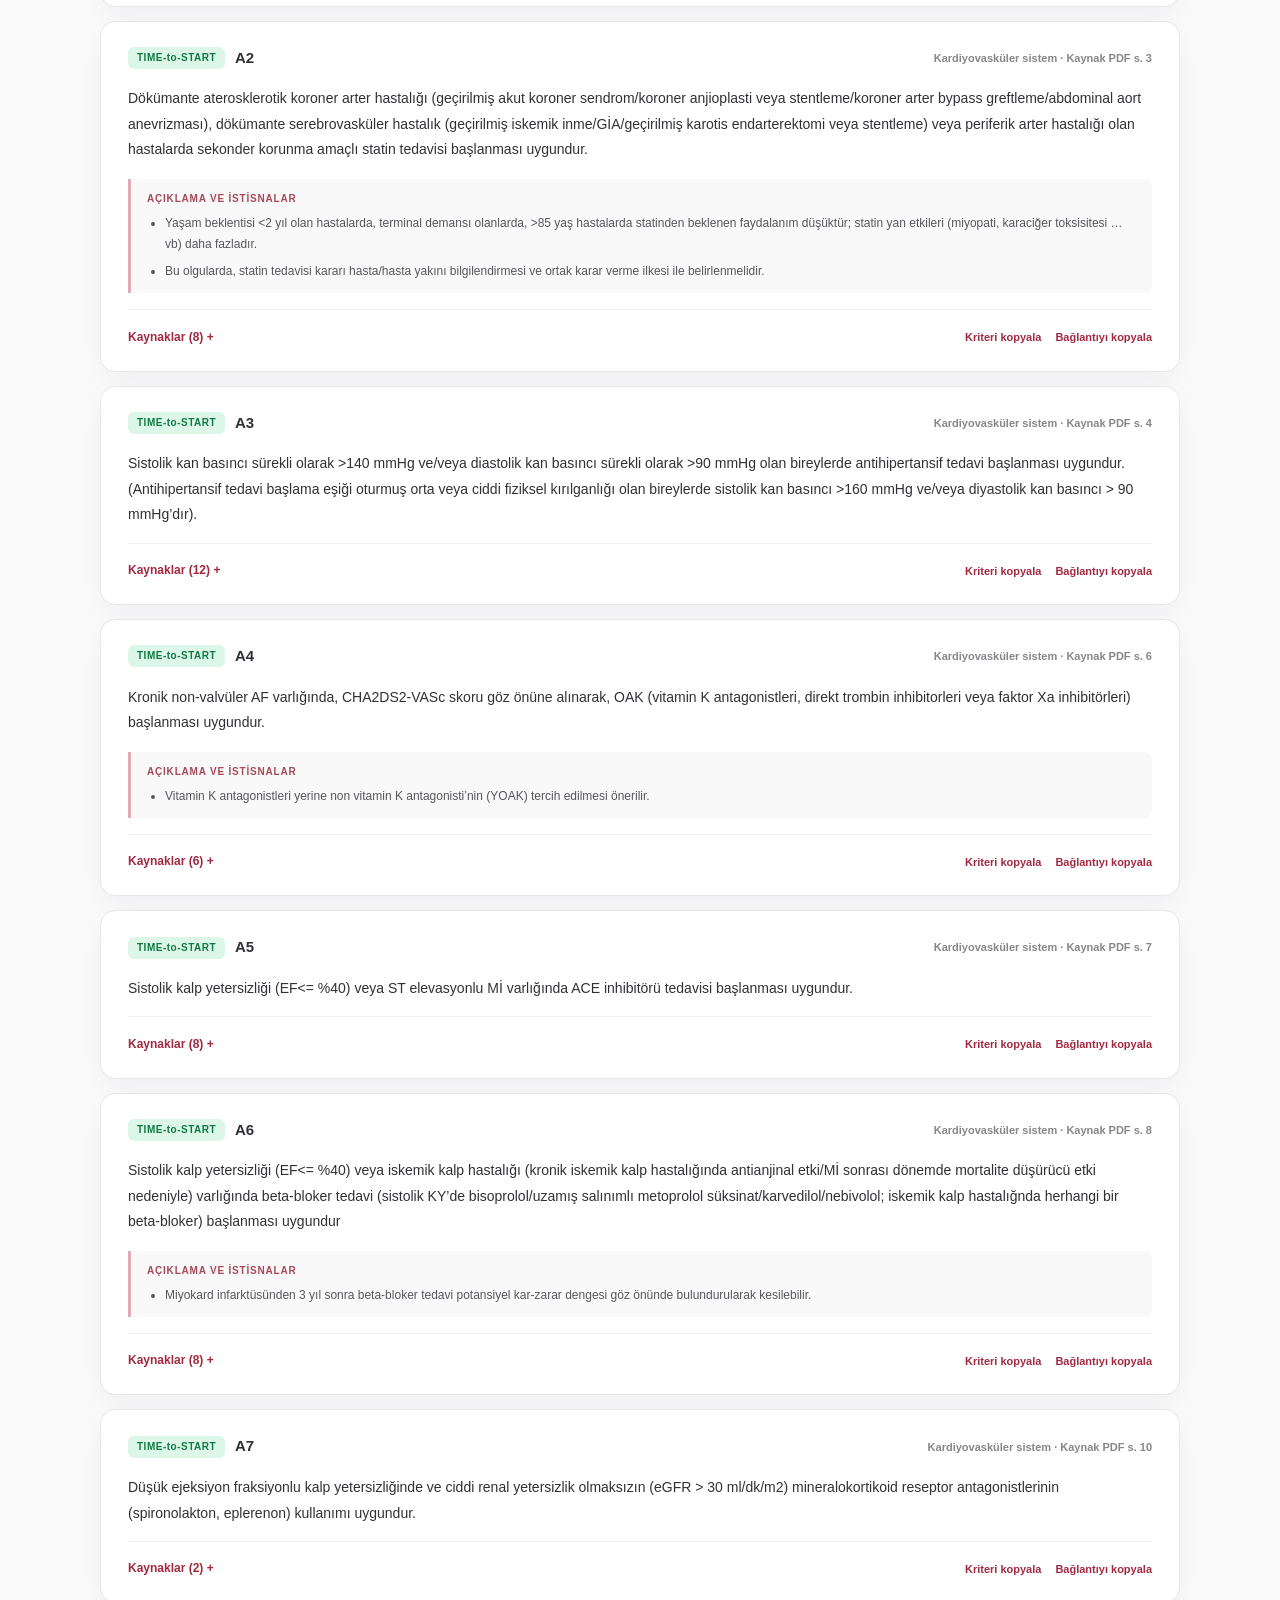
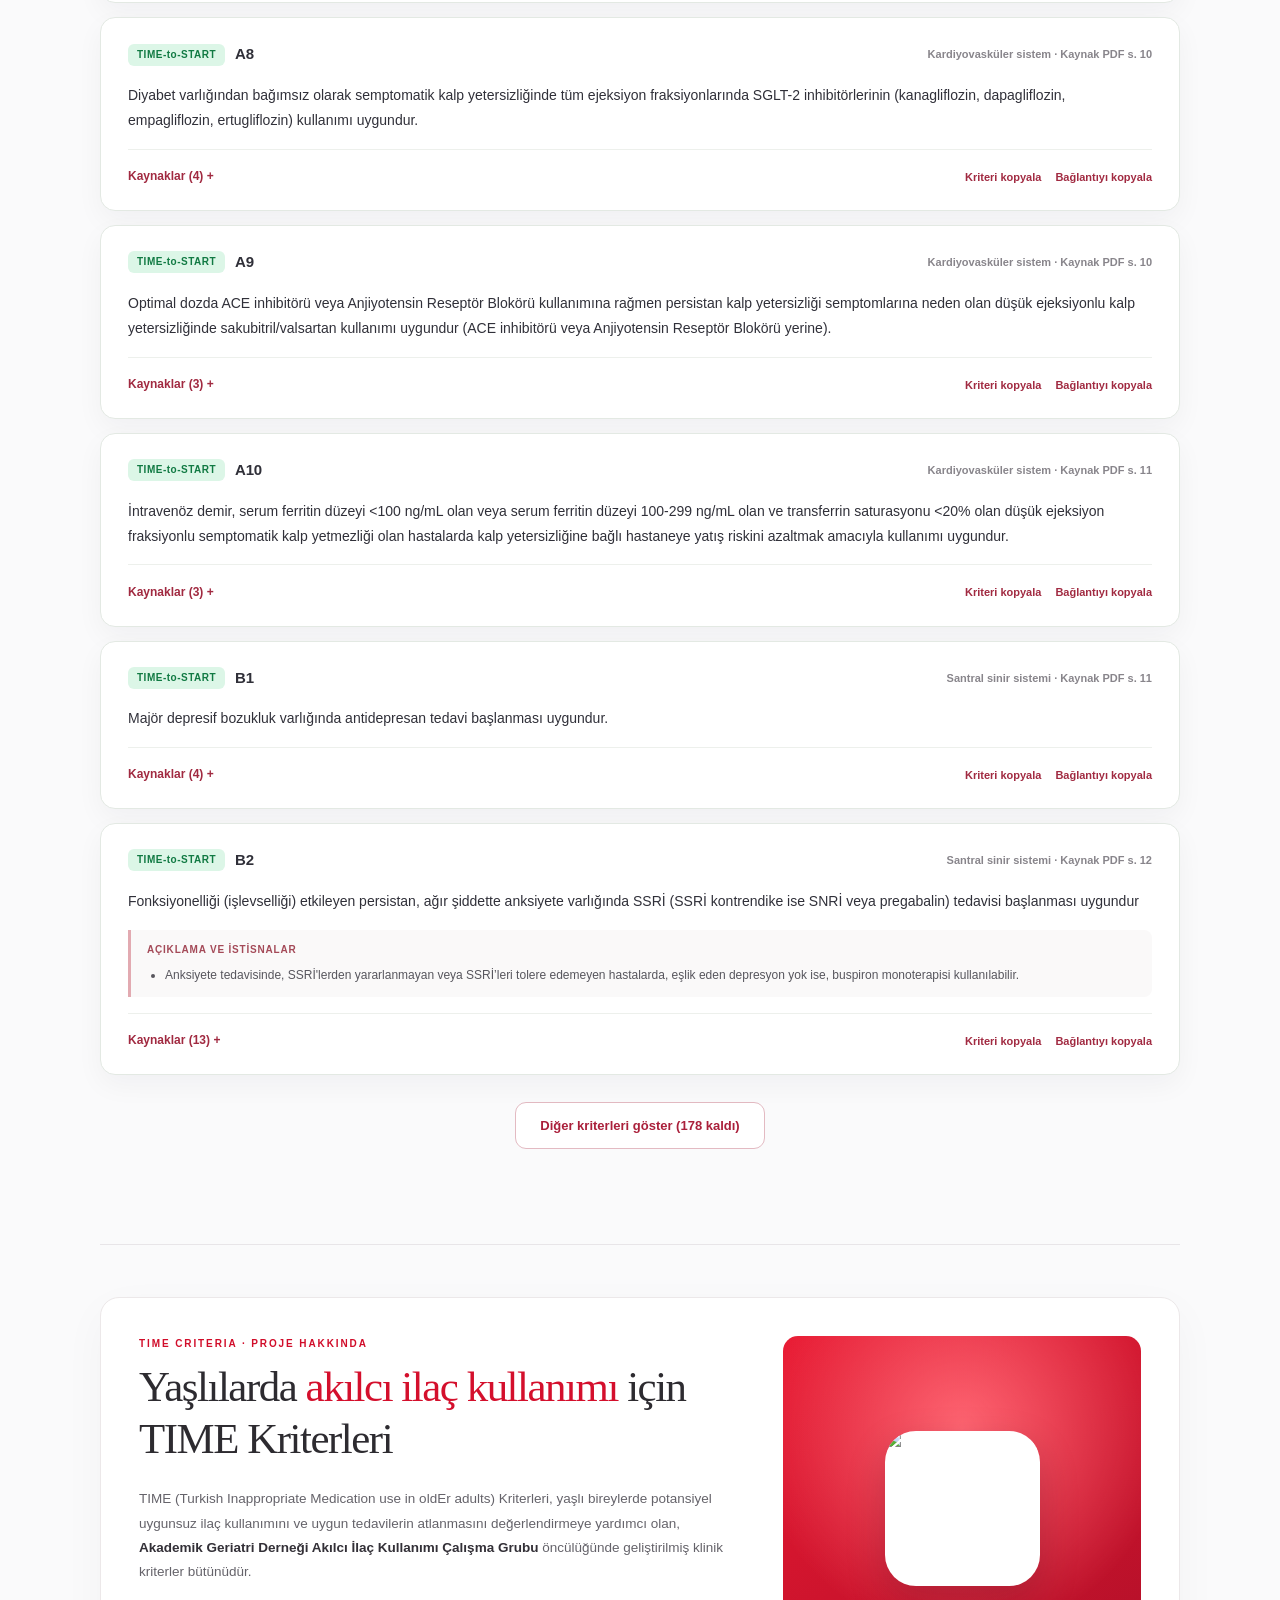
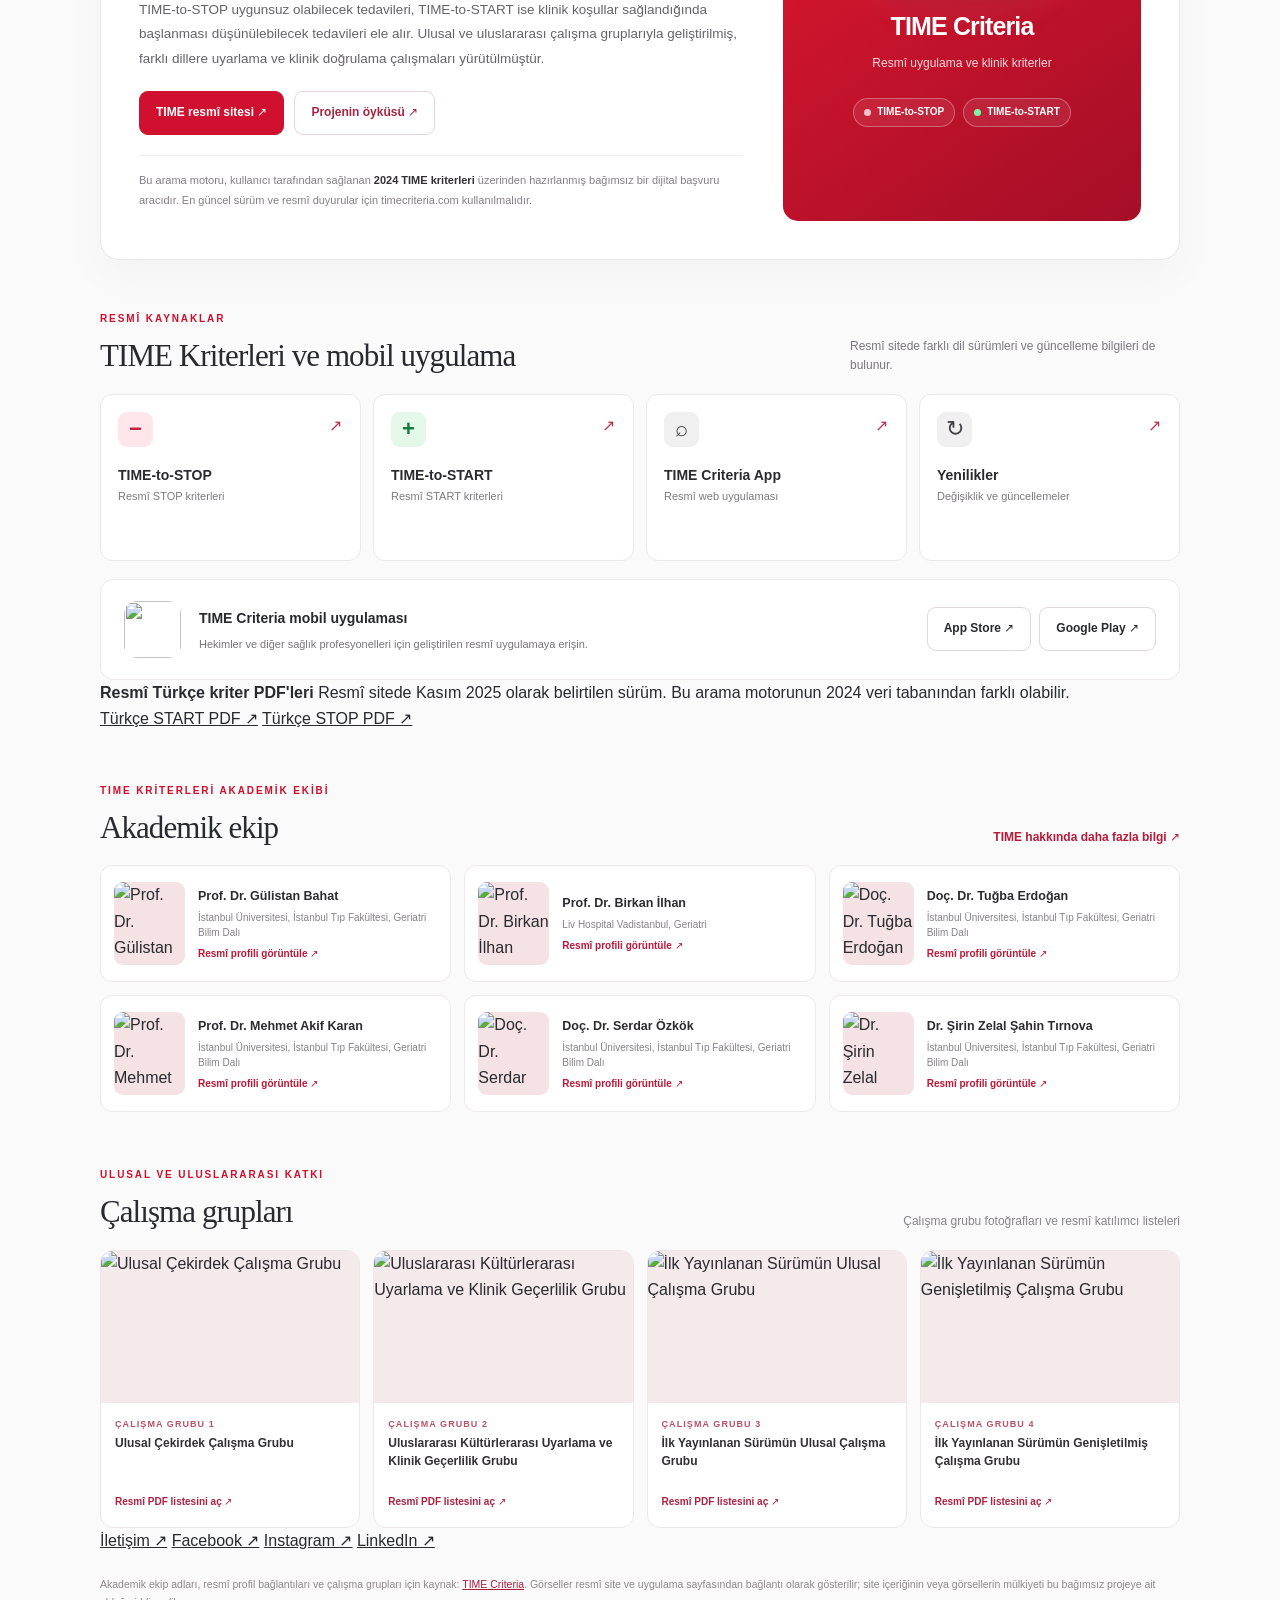
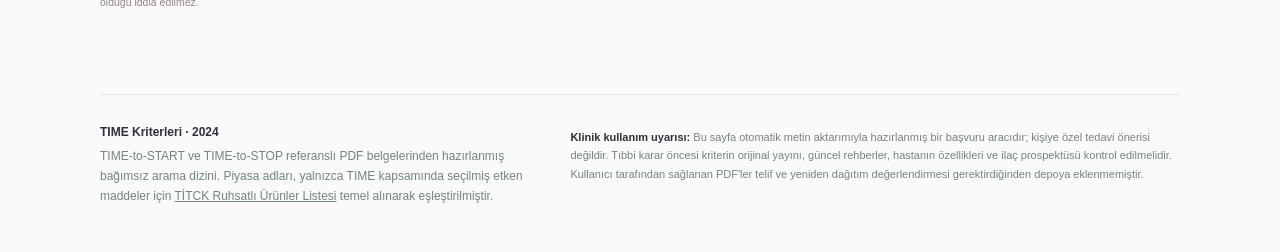
==== commit b52e9550: "Add official 2025 Turkish TIME PDFs and verified social/contact links below criteria" ====
--- a/index.html
+++ b/index.html
@@ -117,6 +117,16 @@
         <div><strong>TIME Criteria mobil uygulaması</strong><p>Hekimler ve diğer sağlık profesyonelleri için geliştirilen resmî uygulamaya erişin.</p></div>
         <div class="time-store-buttons"><a href="https://apps.apple.com/tr/app/time-criteria/id1560761256" target="_blank" rel="noopener noreferrer">App Store ↗</a><a href="https://play.google.com/store/apps/details?id=com.timecriteria_app" target="_blank" rel="noopener noreferrer">Google Play ↗</a></div>
       </div>
+      <div class="time-pdf-strip">
+        <div>
+          <strong>Resmî Türkçe kriter PDF'leri</strong>
+          <span>Resmî sitede Kasım 2025 olarak belirtilen sürüm. Bu arama motorunun 2024 veri tabanından farklı olabilir.</span>
+        </div>
+        <div class="time-pdf-actions">
+          <a href="https://timecriteria.com/upload/2025/02/20022025145403-1740063243_1.pdf" target="_blank" rel="noopener noreferrer">Türkçe START PDF ↗</a>
+          <a href="https://timecriteria.com/upload/2025/02/20022025145403-1740063243.pdf" target="_blank" rel="noopener noreferrer">Türkçe STOP PDF ↗</a>
+        </div>
+      </div>
       <div class="time-team-header">
         <div><p class="eyebrow">TIME KRİTERLERİ AKADEMİK EKİBİ</p><h3>Akademik ekip</h3></div>
         <a href="https://timecriteria.com/about-us.html" target="_blank" rel="noopener noreferrer">TIME hakkında daha fazla bilgi ↗</a>
@@ -155,6 +165,12 @@
 <a class="time-working-card" href="https://timecriteria.com/upload/2026/02/09022026130234-1770642154.pdf" target="_blank" rel="noopener noreferrer">
 <div class="time-group-image"><img src="https://timecriteria.com/25012025170850-1737824930.jpg" alt="İlk Yayınlanan Sürümün Genişletilmiş Çalışma Grubu" loading="lazy" onerror="this.onerror=null;this.src='data:image/svg+xml,%3Csvg xmlns='http://www.w3.org/2000/svg' viewBox='0 0 400 280'%3E%3Crect width='400' height='280' fill='%23f8e8e8'/%3E%3Ccircle cx='200' cy='105' r='44' fill='%23d99a9a'/%3E%3Cpath d='M110 250c0-70 180-70 180 0' fill='%23d99a9a'/%3E%3C/svg%3E'"></div>
 <div class="time-working-description"><span>ÇALIŞMA GRUBU 4</span><strong>İlk Yayınlanan Sürümün Genişletilmiş Çalışma Grubu</strong><small>Resmî PDF listesini aç ↗</small></div></a></div>
+      <nav class="time-social-links" aria-label="TIME Criteria resmî bağlantılar">
+        <a href="https://timecriteria.com/bize-ulasin" target="_blank" rel="noopener noreferrer">İletişim ↗</a>
+        <a href="https://www.facebook.com/timecriteria" target="_blank" rel="noopener noreferrer">Facebook ↗</a>
+        <a href="https://www.instagram.com/timecriteria" target="_blank" rel="noopener noreferrer">Instagram ↗</a>
+        <a href="https://www.linkedin.com/company/timecriteria/" target="_blank" rel="noopener noreferrer">LinkedIn ↗</a>
+      </nav>
       <p class="time-official-credit">Akademik ekip adları, resmî profil bağlantıları ve çalışma grupları için kaynak: <a href="https://timecriteria.com/" target="_blank" rel="noopener noreferrer">TIME Criteria</a>. Görseller resmî site ve uygulama sayfasından bağlantı olarak gösterilir; site içeriğinin veya görsellerin mülkiyeti bu bağımsız projeye ait olduğu iddia edilmez.</p>
     </section>
     </main>
--- a/styles.css
+++ b/styles.css
@@ -186,3 +186,5 @@
 @media(max-width:1020px){.time-resource-grid,.time-working-grid{grid-template-columns:repeat(2,minmax(0,1fr))}.time-team-grid{grid-template-columns:repeat(2,minmax(0,1fr))}}
 @media(max-width:760px){.official-time{padding:40px 0 55px}.time-about-panel{grid-template-columns:1fr;padding:22px;gap:20px}.time-about-visual{min-height:250px}.time-app-emblem{width:110px;height:110px;border-radius:22px}.time-about-visual-label strong{font-size:21px}.time-links-header,.time-team-header{align-items:start;flex-direction:column;gap:5px;margin-top:37px}.time-links-header h3,.time-team-header h3{font-size:27px}.time-team-header>a{font-size:11px}.time-app-links{flex-wrap:wrap}.time-store-buttons{width:100%;margin-top:5px}.time-store-buttons a{flex:1}.time-team-grid{grid-template-columns:1fr}}
 @media(max-width:480px){.time-resource-grid,.time-working-grid{grid-template-columns:1fr 1fr;gap:8px}.time-resource-card{padding:12px;min-height:143px}.time-resource-card strong{font-size:12px}.time-resource-card small{font-size:10px}.time-working-description{padding:10px;min-height:139px}.time-working-description strong{font-size:11px}.time-about-copy h2{font-size:31px}.time-team-header>span{font-size:10px}}
+
+.time-brand-icon{padding:0;overflow:hidden;background:#fff;border:1px solid #f0e6e9;border-radius:11px;letter-spacing:normal}.time-brand-icon img{display:block;width:100%;height:100%;object-fit:cover}
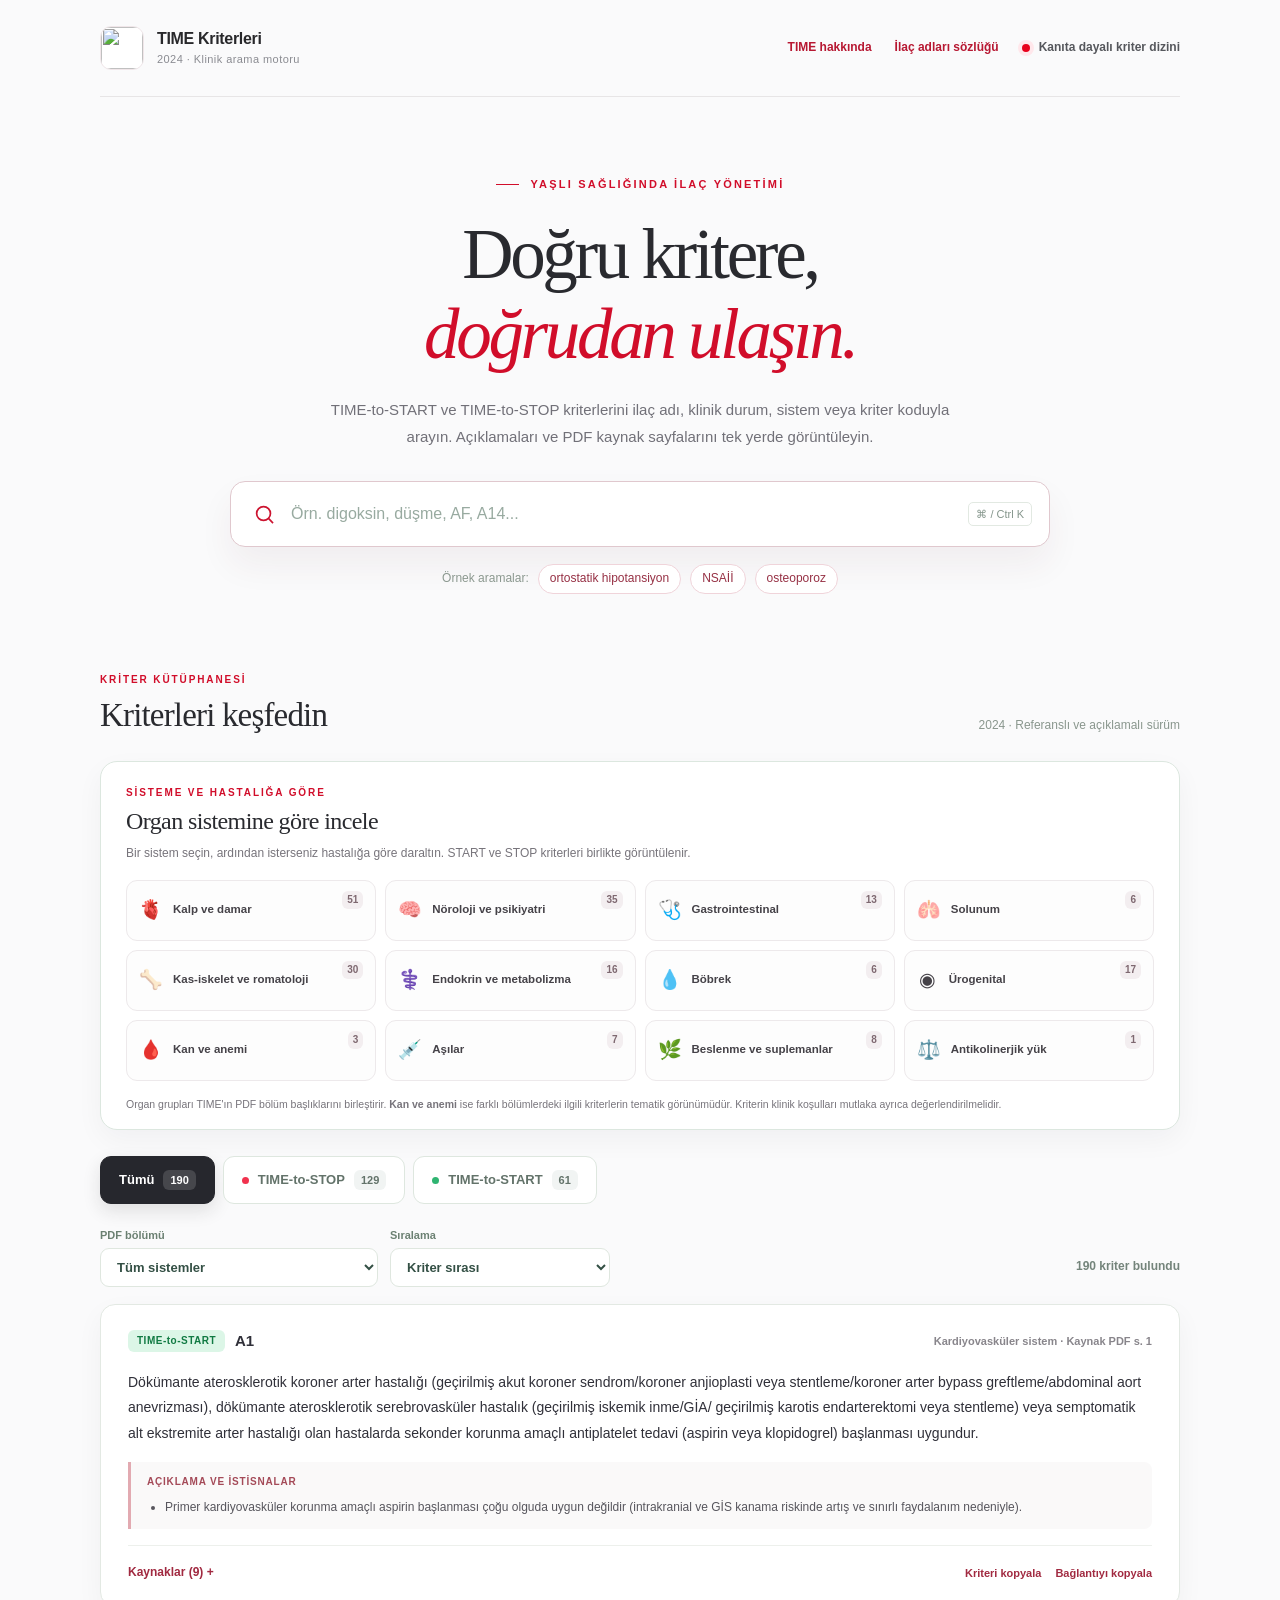
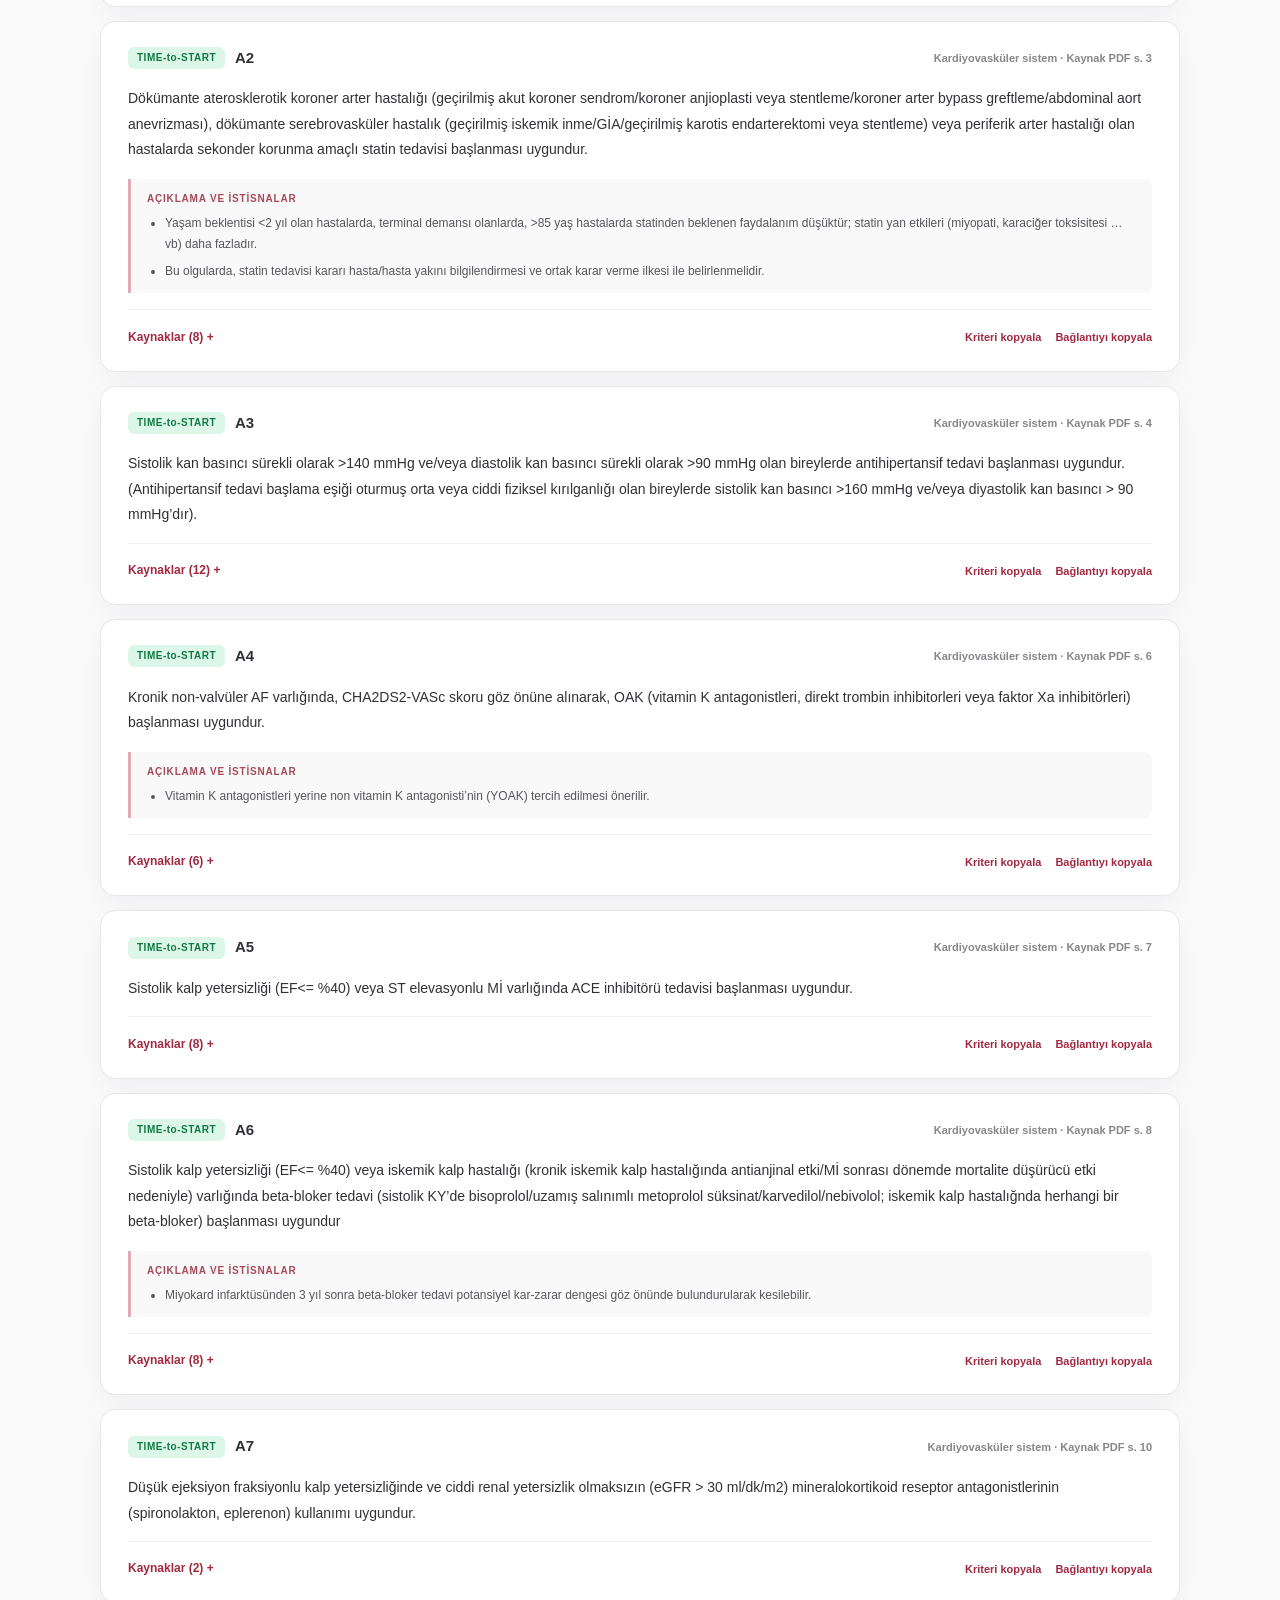
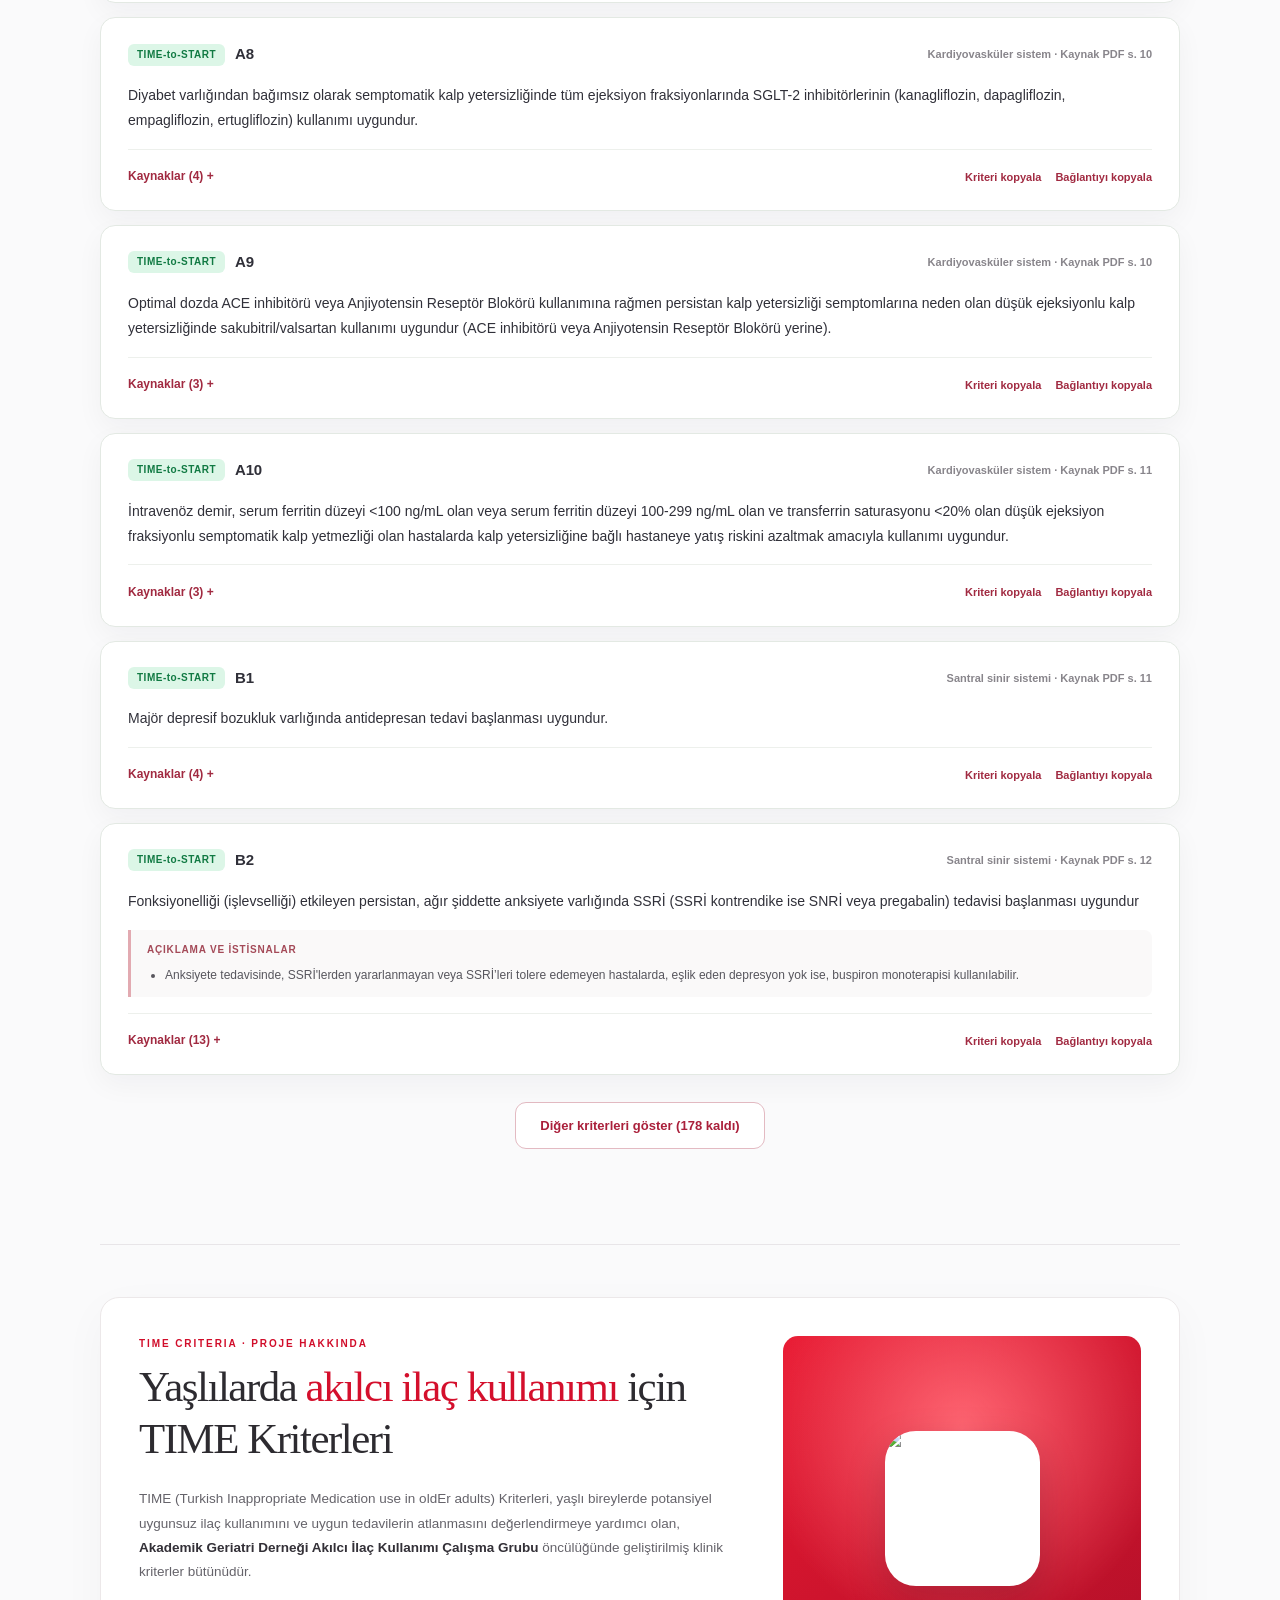
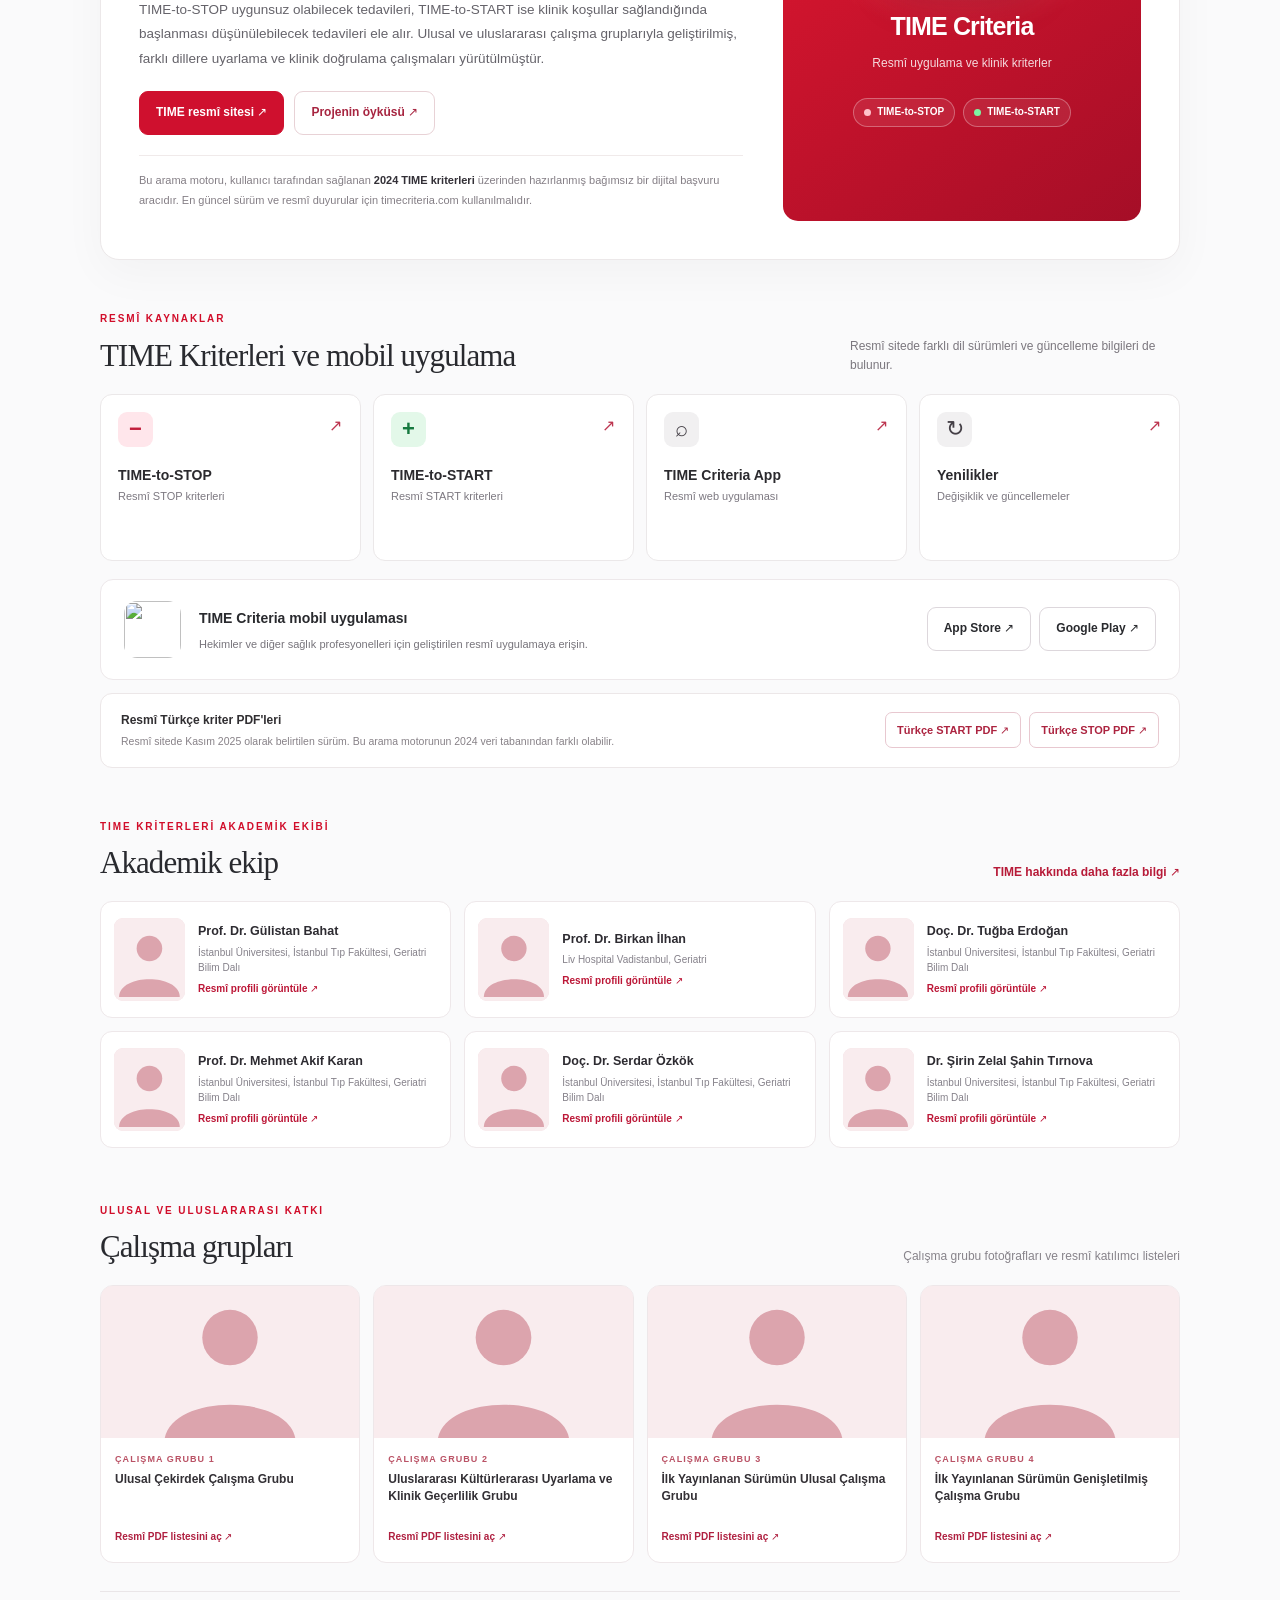
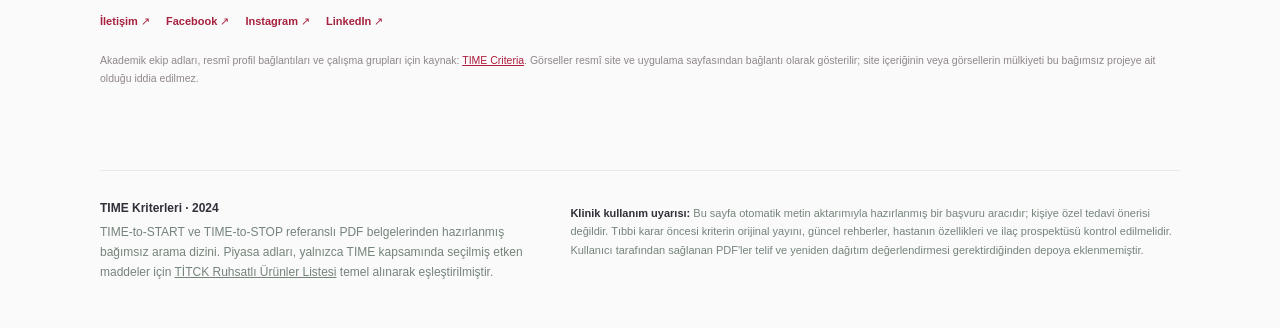
==== commit dc6a4db5: "Use robust original TIME photos loader for six portraits and four working-group images" ====
--- a/index.html
+++ b/index.html
@@ -7,6 +7,7 @@
   <meta name="description" content="2024 TIME-to-START ve TIME-to-STOP kriterlerini ilaç, hastalık ve kriter koduna göre arayın.">
   <title>TIME Kriterleri 2024 | Klinik Arama Motoru</title>
   <link rel="stylesheet" href="./styles.css">
+  <script src="./time-media.js" defer></script>
   <script src="./search-helpers.js" defer></script>
   <script src="./app.js" defer></script>
 </head>
@@ -132,38 +133,38 @@
         <a href="https://timecriteria.com/about-us.html" target="_blank" rel="noopener noreferrer">TIME hakkında daha fazla bilgi ↗</a>
       </div>
       <div class="time-team-grid"><a class="time-person" href="https://timecriteria.com/doktorlar/prof-dr-gulistan-bahat" target="_blank" rel="noopener noreferrer">
-<div class="time-person-photo"><img src="https://timecriteria.com/17102021155354-1634475234.png" alt="Prof. Dr. Gülistan Bahat" loading="lazy" onerror="this.onerror=null;this.src='data:image/svg+xml,%3Csvg xmlns='http://www.w3.org/2000/svg' viewBox='0 0 400 280'%3E%3Crect width='400' height='280' fill='%23f8e8e8'/%3E%3Ccircle cx='200' cy='105' r='44' fill='%23d99a9a'/%3E%3Cpath d='M110 250c0-70 180-70 180 0' fill='%23d99a9a'/%3E%3C/svg%3E'"></div>
+<div class="time-person-photo"><img src="https://timecriteria.com/17102021155354-1634475234.png" alt="Prof. Dr. Gülistan Bahat" loading="lazy" onerror="window.timeMediaFallback(this)"></div>
 <div class="time-person-meta"><strong>Prof. Dr. Gülistan Bahat</strong><small>İstanbul Üniversitesi, İstanbul Tıp Fakültesi, Geriatri Bilim Dalı</small><span>Resmî profili görüntüle <span aria-hidden="true">↗</span></span></div></a>
 <a class="time-person" href="https://timecriteria.com/doktorlar/prof-dr-birkan-ilhan" target="_blank" rel="noopener noreferrer">
-<div class="time-person-photo"><img src="https://timecriteria.com/09022026131600-1770642960.jpg" alt="Prof. Dr. Birkan İlhan" loading="lazy" onerror="this.onerror=null;this.src='data:image/svg+xml,%3Csvg xmlns='http://www.w3.org/2000/svg' viewBox='0 0 400 280'%3E%3Crect width='400' height='280' fill='%23f8e8e8'/%3E%3Ccircle cx='200' cy='105' r='44' fill='%23d99a9a'/%3E%3Cpath d='M110 250c0-70 180-70 180 0' fill='%23d99a9a'/%3E%3C/svg%3E'"></div>
+<div class="time-person-photo"><img src="https://timecriteria.com/09022026131600-1770642960.jpg" alt="Prof. Dr. Birkan İlhan" loading="lazy" onerror="window.timeMediaFallback(this)"></div>
 <div class="time-person-meta"><strong>Prof. Dr. Birkan İlhan</strong><small>Liv Hospital Vadistanbul, Geriatri</small><span>Resmî profili görüntüle <span aria-hidden="true">↗</span></span></div></a>
 <a class="time-person" href="https://timecriteria.com/doktorlar/doc-dr-tugba-erdogan" target="_blank" rel="noopener noreferrer">
-<div class="time-person-photo"><img src="https://timecriteria.com/09022026131128-1770642688.png" alt="Doç. Dr. Tuğba Erdoğan" loading="lazy" onerror="this.onerror=null;this.src='data:image/svg+xml,%3Csvg xmlns='http://www.w3.org/2000/svg' viewBox='0 0 400 280'%3E%3Crect width='400' height='280' fill='%23f8e8e8'/%3E%3Ccircle cx='200' cy='105' r='44' fill='%23d99a9a'/%3E%3Cpath d='M110 250c0-70 180-70 180 0' fill='%23d99a9a'/%3E%3C/svg%3E'"></div>
+<div class="time-person-photo"><img src="https://timecriteria.com/09022026131128-1770642688.png" alt="Doç. Dr. Tuğba Erdoğan" loading="lazy" onerror="window.timeMediaFallback(this)"></div>
 <div class="time-person-meta"><strong>Doç. Dr. Tuğba Erdoğan</strong><small>İstanbul Üniversitesi, İstanbul Tıp Fakültesi, Geriatri Bilim Dalı</small><span>Resmî profili görüntüle <span aria-hidden="true">↗</span></span></div></a>
 <a class="time-person" href="https://timecriteria.com/doktorlar/prof-dr-mehmet-akif-karan" target="_blank" rel="noopener noreferrer">
-<div class="time-person-photo"><img src="https://timecriteria.com/09022026131219-1770642739.png" alt="Prof. Dr. Mehmet Akif Karan" loading="lazy" onerror="this.onerror=null;this.src='data:image/svg+xml,%3Csvg xmlns='http://www.w3.org/2000/svg' viewBox='0 0 400 280'%3E%3Crect width='400' height='280' fill='%23f8e8e8'/%3E%3Ccircle cx='200' cy='105' r='44' fill='%23d99a9a'/%3E%3Cpath d='M110 250c0-70 180-70 180 0' fill='%23d99a9a'/%3E%3C/svg%3E'"></div>
+<div class="time-person-photo"><img src="https://timecriteria.com/09022026131219-1770642739.png" alt="Prof. Dr. Mehmet Akif Karan" loading="lazy" onerror="window.timeMediaFallback(this)"></div>
 <div class="time-person-meta"><strong>Prof. Dr. Mehmet Akif Karan</strong><small>İstanbul Üniversitesi, İstanbul Tıp Fakültesi, Geriatri Bilim Dalı</small><span>Resmî profili görüntüle <span aria-hidden="true">↗</span></span></div></a>
 <a class="time-person" href="https://timecriteria.com/doktorlar/doc-dr-serdar-ozkok" target="_blank" rel="noopener noreferrer">
-<div class="time-person-photo"><img src="https://timecriteria.com/16022026064502-1771224302.jpg" alt="Doç. Dr. Serdar Özkök" loading="lazy" onerror="this.onerror=null;this.src='data:image/svg+xml,%3Csvg xmlns='http://www.w3.org/2000/svg' viewBox='0 0 400 280'%3E%3Crect width='400' height='280' fill='%23f8e8e8'/%3E%3Ccircle cx='200' cy='105' r='44' fill='%23d99a9a'/%3E%3Cpath d='M110 250c0-70 180-70 180 0' fill='%23d99a9a'/%3E%3C/svg%3E'"></div>
+<div class="time-person-photo"><img src="https://timecriteria.com/16022026064502-1771224302.jpg" alt="Doç. Dr. Serdar Özkök" loading="lazy" onerror="window.timeMediaFallback(this)"></div>
 <div class="time-person-meta"><strong>Doç. Dr. Serdar Özkök</strong><small>İstanbul Üniversitesi, İstanbul Tıp Fakültesi, Geriatri Bilim Dalı</small><span>Resmî profili görüntüle <span aria-hidden="true">↗</span></span></div></a>
 <a class="time-person" href="https://timecriteria.com/doktorlar/dr-sirin-zelal-sahin-tirnova" target="_blank" rel="noopener noreferrer">
-<div class="time-person-photo"><img src="https://timecriteria.com/09022026135327-1770645207.png" alt="Dr. Şirin Zelal Şahin Tırnova" loading="lazy" onerror="this.onerror=null;this.src='data:image/svg+xml,%3Csvg xmlns='http://www.w3.org/2000/svg' viewBox='0 0 400 280'%3E%3Crect width='400' height='280' fill='%23f8e8e8'/%3E%3Ccircle cx='200' cy='105' r='44' fill='%23d99a9a'/%3E%3Cpath d='M110 250c0-70 180-70 180 0' fill='%23d99a9a'/%3E%3C/svg%3E'"></div>
+<div class="time-person-photo"><img src="https://timecriteria.com/09022026135327-1770645207.png" alt="Dr. Şirin Zelal Şahin Tırnova" loading="lazy" onerror="window.timeMediaFallback(this)"></div>
 <div class="time-person-meta"><strong>Dr. Şirin Zelal Şahin Tırnova</strong><small>İstanbul Üniversitesi, İstanbul Tıp Fakültesi, Geriatri Bilim Dalı</small><span>Resmî profili görüntüle <span aria-hidden="true">↗</span></span></div></a></div>
       <div class="time-team-header time-team-secondary">
         <div><p class="eyebrow">ULUSAL VE ULUSLARARASI KATKI</p><h3>Çalışma grupları</h3></div>
         <span>Çalışma grubu fotoğrafları ve resmî katılımcı listeleri</span>
       </div>
       <div class="time-working-grid"><a class="time-working-card" href="https://timecriteria.com/upload/2026/02/09022026133339-1770644019.pdf" target="_blank" rel="noopener noreferrer">
-<div class="time-group-image"><img src="https://timecriteria.com/25012025170239-1737824559.jpg" alt="Ulusal Çekirdek Çalışma Grubu" loading="lazy" onerror="this.onerror=null;this.src='data:image/svg+xml,%3Csvg xmlns='http://www.w3.org/2000/svg' viewBox='0 0 400 280'%3E%3Crect width='400' height='280' fill='%23f8e8e8'/%3E%3Ccircle cx='200' cy='105' r='44' fill='%23d99a9a'/%3E%3Cpath d='M110 250c0-70 180-70 180 0' fill='%23d99a9a'/%3E%3C/svg%3E'"></div>
+<div class="time-group-image"><img src="https://timecriteria.com/25012025170239-1737824559.jpg" alt="Ulusal Çekirdek Çalışma Grubu" loading="lazy" onerror="window.timeMediaFallback(this)"></div>
 <div class="time-working-description"><span>ÇALIŞMA GRUBU 1</span><strong>Ulusal Çekirdek Çalışma Grubu</strong><small>Resmî PDF listesini aç ↗</small></div></a>
 <a class="time-working-card" href="https://timecriteria.com/upload/2026/02/04022026101609-1770200169.pdf" target="_blank" rel="noopener noreferrer">
-<div class="time-group-image"><img src="https://timecriteria.com/25012025170647-1737824807.jpg" alt="Uluslararası Kültürlerarası Uyarlama ve Klinik Geçerlilik Grubu" loading="lazy" onerror="this.onerror=null;this.src='data:image/svg+xml,%3Csvg xmlns='http://www.w3.org/2000/svg' viewBox='0 0 400 280'%3E%3Crect width='400' height='280' fill='%23f8e8e8'/%3E%3Ccircle cx='200' cy='105' r='44' fill='%23d99a9a'/%3E%3Cpath d='M110 250c0-70 180-70 180 0' fill='%23d99a9a'/%3E%3C/svg%3E'"></div>
+<div class="time-group-image"><img src="https://timecriteria.com/25012025170647-1737824807.jpg" alt="Uluslararası Kültürlerarası Uyarlama ve Klinik Geçerlilik Grubu" loading="lazy" onerror="window.timeMediaFallback(this)"></div>
 <div class="time-working-description"><span>ÇALIŞMA GRUBU 2</span><strong>Uluslararası Kültürlerarası Uyarlama ve Klinik Geçerlilik Grubu</strong><small>Resmî PDF listesini aç ↗</small></div></a>
 <a class="time-working-card" href="https://timecriteria.com/upload/2026/02/04022026111955-1770203995.pdf" target="_blank" rel="noopener noreferrer">
-<div class="time-group-image"><img src="https://timecriteria.com/25012025170744-1737824864.jpg" alt="İlk Yayınlanan Sürümün Ulusal Çalışma Grubu" loading="lazy" onerror="this.onerror=null;this.src='data:image/svg+xml,%3Csvg xmlns='http://www.w3.org/2000/svg' viewBox='0 0 400 280'%3E%3Crect width='400' height='280' fill='%23f8e8e8'/%3E%3Ccircle cx='200' cy='105' r='44' fill='%23d99a9a'/%3E%3Cpath d='M110 250c0-70 180-70 180 0' fill='%23d99a9a'/%3E%3C/svg%3E'"></div>
+<div class="time-group-image"><img src="https://timecriteria.com/25012025170744-1737824864.jpg" alt="İlk Yayınlanan Sürümün Ulusal Çalışma Grubu" loading="lazy" onerror="window.timeMediaFallback(this)"></div>
 <div class="time-working-description"><span>ÇALIŞMA GRUBU 3</span><strong>İlk Yayınlanan Sürümün Ulusal Çalışma Grubu</strong><small>Resmî PDF listesini aç ↗</small></div></a>
 <a class="time-working-card" href="https://timecriteria.com/upload/2026/02/09022026130234-1770642154.pdf" target="_blank" rel="noopener noreferrer">
-<div class="time-group-image"><img src="https://timecriteria.com/25012025170850-1737824930.jpg" alt="İlk Yayınlanan Sürümün Genişletilmiş Çalışma Grubu" loading="lazy" onerror="this.onerror=null;this.src='data:image/svg+xml,%3Csvg xmlns='http://www.w3.org/2000/svg' viewBox='0 0 400 280'%3E%3Crect width='400' height='280' fill='%23f8e8e8'/%3E%3Ccircle cx='200' cy='105' r='44' fill='%23d99a9a'/%3E%3Cpath d='M110 250c0-70 180-70 180 0' fill='%23d99a9a'/%3E%3C/svg%3E'"></div>
+<div class="time-group-image"><img src="https://timecriteria.com/25012025170850-1737824930.jpg" alt="İlk Yayınlanan Sürümün Genişletilmiş Çalışma Grubu" loading="lazy" onerror="window.timeMediaFallback(this)"></div>
 <div class="time-working-description"><span>ÇALIŞMA GRUBU 4</span><strong>İlk Yayınlanan Sürümün Genişletilmiş Çalışma Grubu</strong><small>Resmî PDF listesini aç ↗</small></div></a></div>
       <nav class="time-social-links" aria-label="TIME Criteria resmî bağlantılar">
         <a href="https://timecriteria.com/bize-ulasin" target="_blank" rel="noopener noreferrer">İletişim ↗</a>
--- a/styles.css
+++ b/styles.css
@@ -188,3 +188,16 @@
 @media(max-width:480px){.time-resource-grid,.time-working-grid{grid-template-columns:1fr 1fr;gap:8px}.time-resource-card{padding:12px;min-height:143px}.time-resource-card strong{font-size:12px}.time-resource-card small{font-size:10px}.time-working-description{padding:10px;min-height:139px}.time-working-description strong{font-size:11px}.time-about-copy h2{font-size:31px}.time-team-header>span{font-size:10px}}
 
 .time-brand-icon{padding:0;overflow:hidden;background:#fff;border:1px solid #f0e6e9;border-radius:11px;letter-spacing:normal}.time-brand-icon img{display:block;width:100%;height:100%;object-fit:cover}
+
+
+.time-pdf-strip{display:flex;align-items:center;justify-content:space-between;gap:18px;background:#fff;border:1px solid #ece7e8;border-radius:12px;padding:17px 20px;margin-top:13px}
+.time-pdf-strip>div:first-child{display:flex;flex-direction:column;gap:3px;flex:1}
+.time-pdf-strip strong{font-size:12px;color:#302e31}
+.time-pdf-strip span{font-size:10.5px;color:#878187;line-height:1.55}
+.time-pdf-actions{display:flex;flex-wrap:wrap;gap:8px}
+.time-pdf-actions a{text-decoration:none;color:#ac2440;font-size:11px;font-weight:760;padding:8px 11px;border:1px solid #e8c8d0;border-radius:7px;white-space:nowrap}
+.time-pdf-actions a:hover{background:#fff2f4}
+.time-social-links{display:flex;flex-wrap:wrap;gap:16px;align-items:center;border-top:1px solid #eae6e8;padding:20px 0 0;margin-top:28px}
+.time-social-links a{font-size:11px;font-weight:740;color:#a6223e;text-decoration:none}
+.time-social-links a:hover{text-decoration:underline}
+@media(max-width:760px){.time-pdf-strip{align-items:start;flex-direction:column}.time-pdf-actions a{flex:1}}
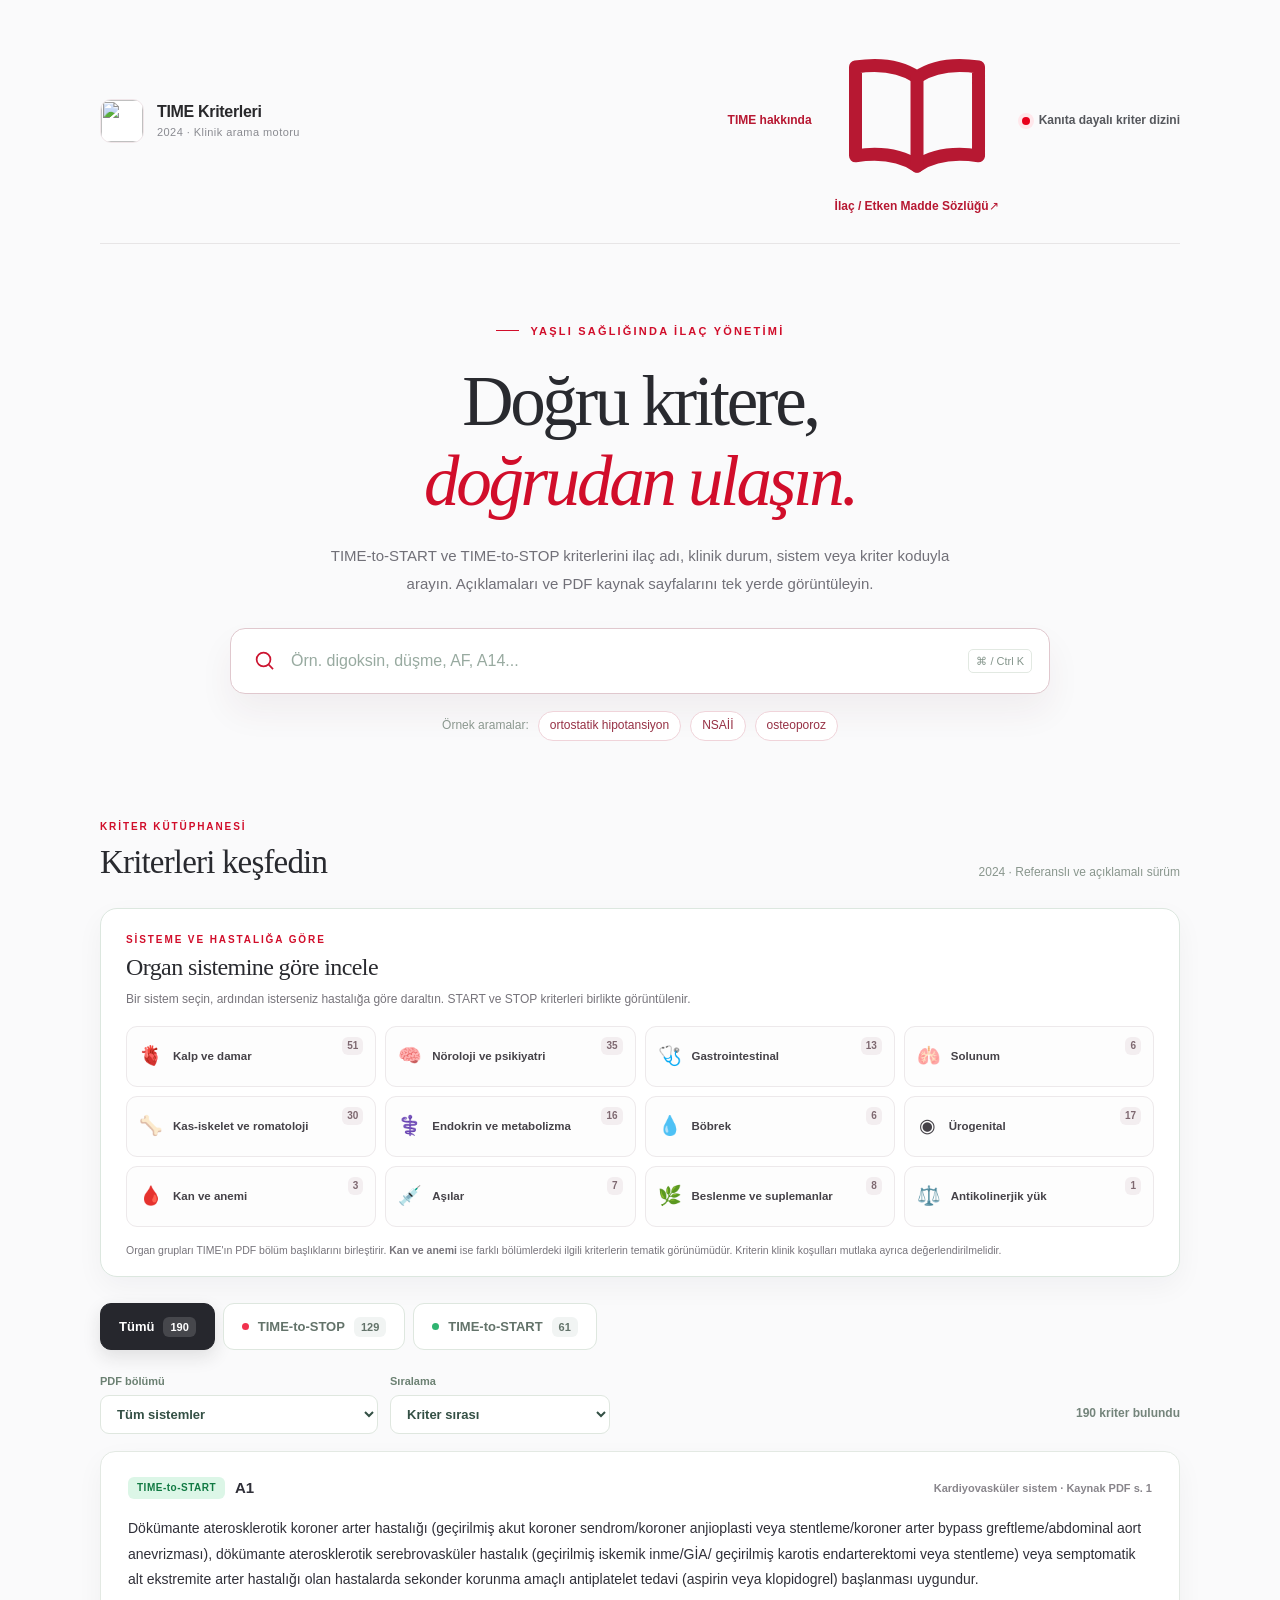
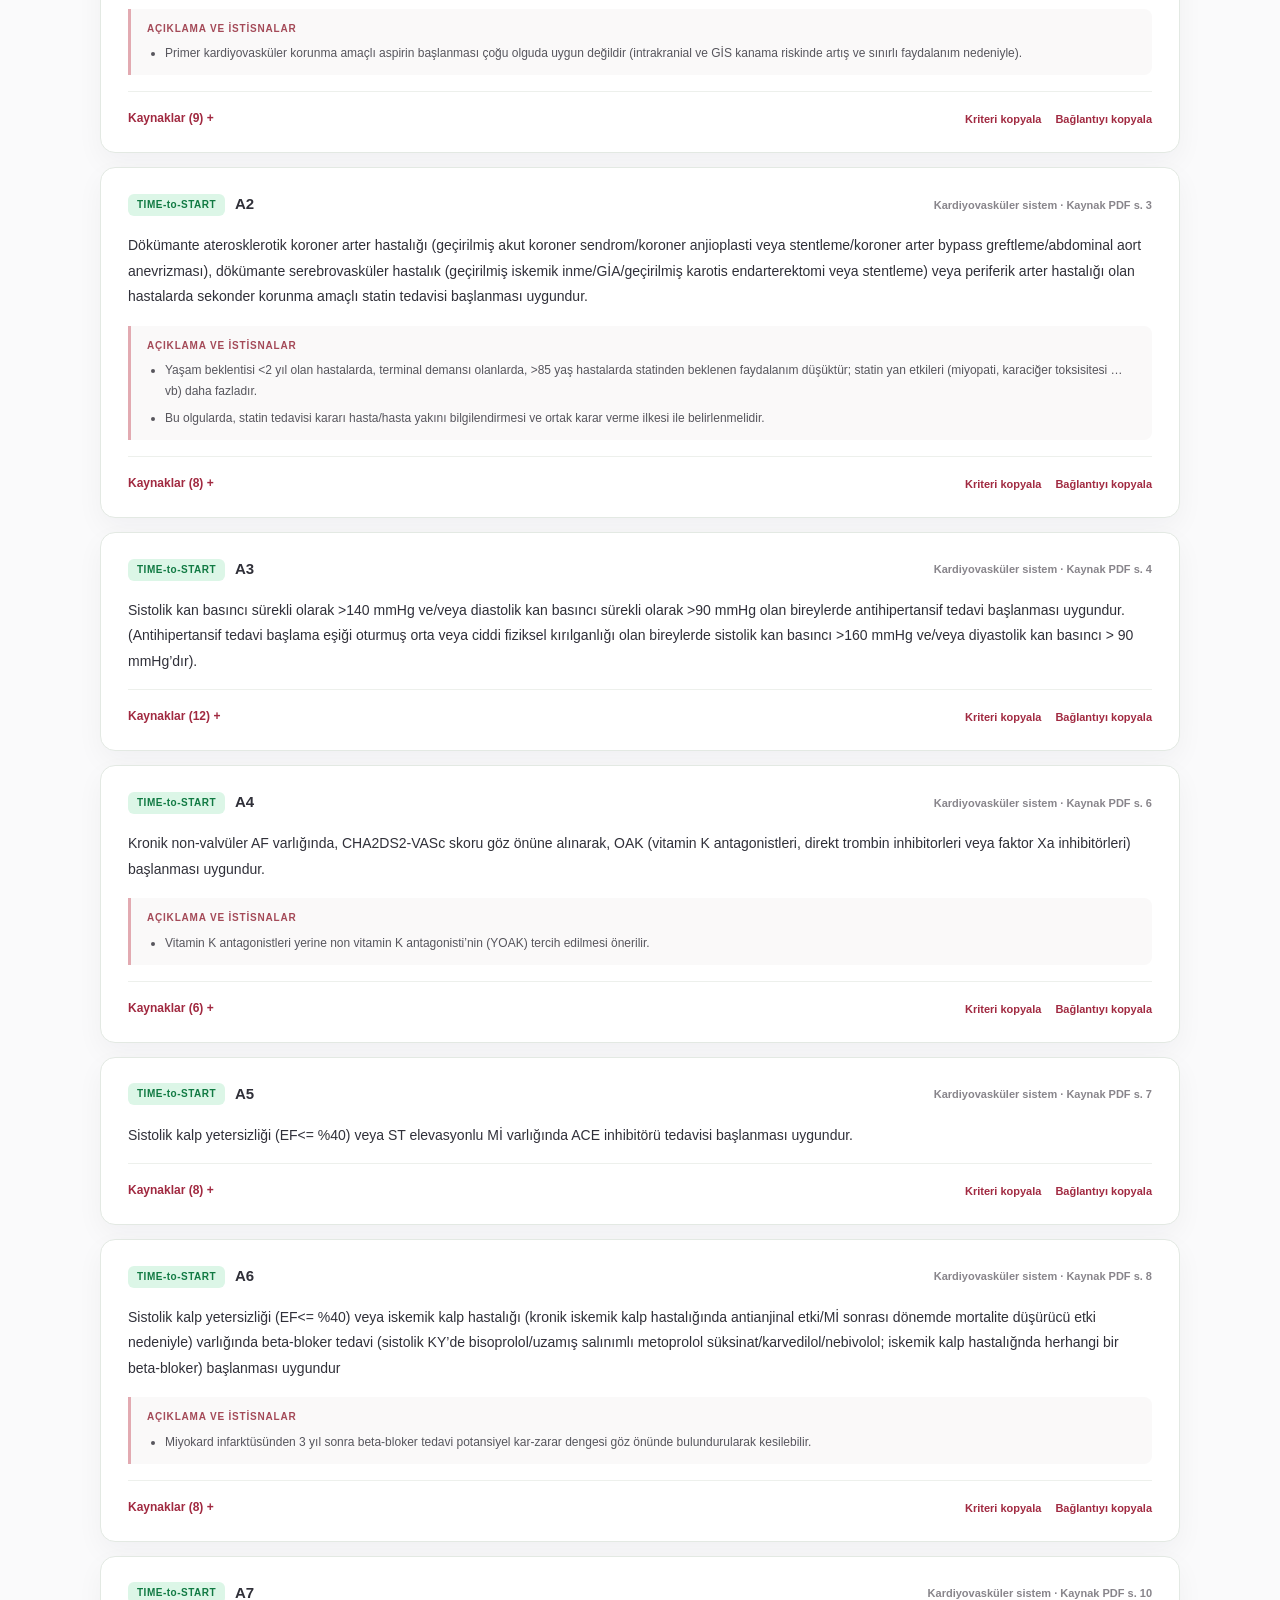
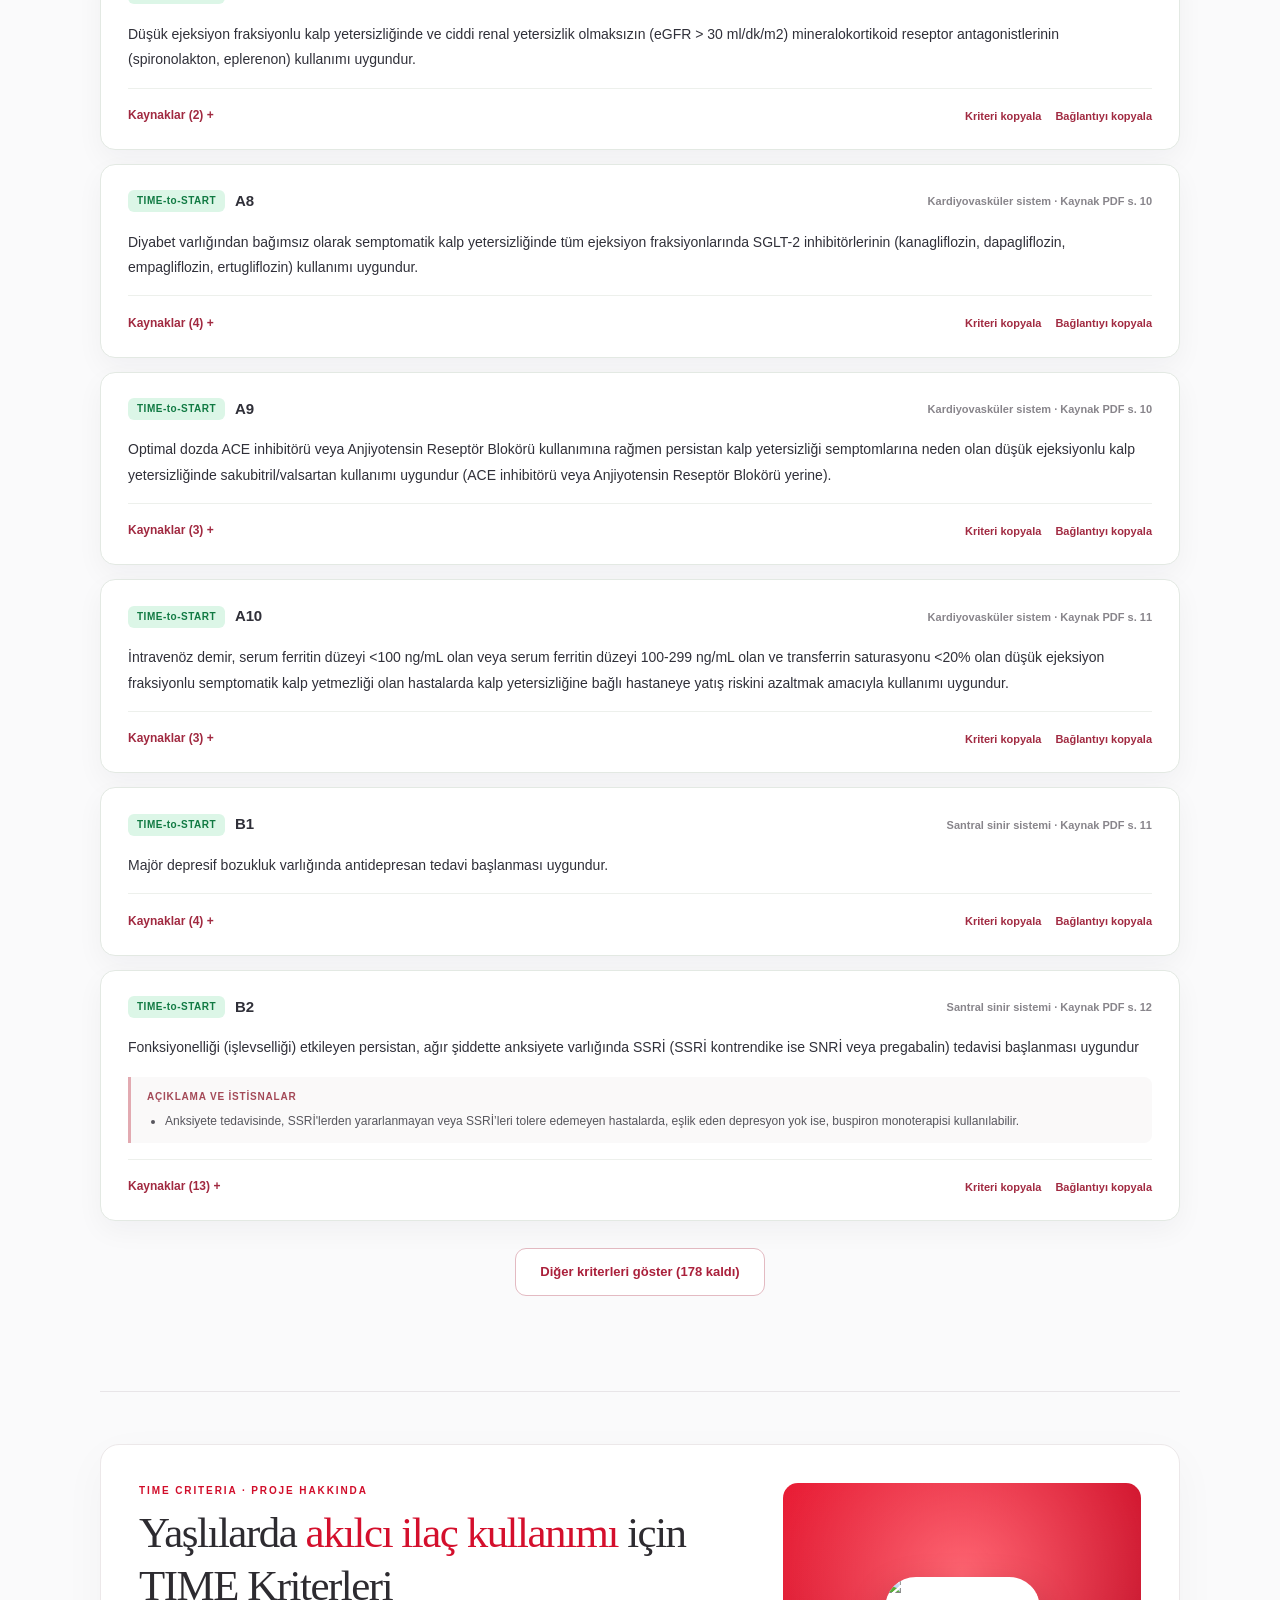
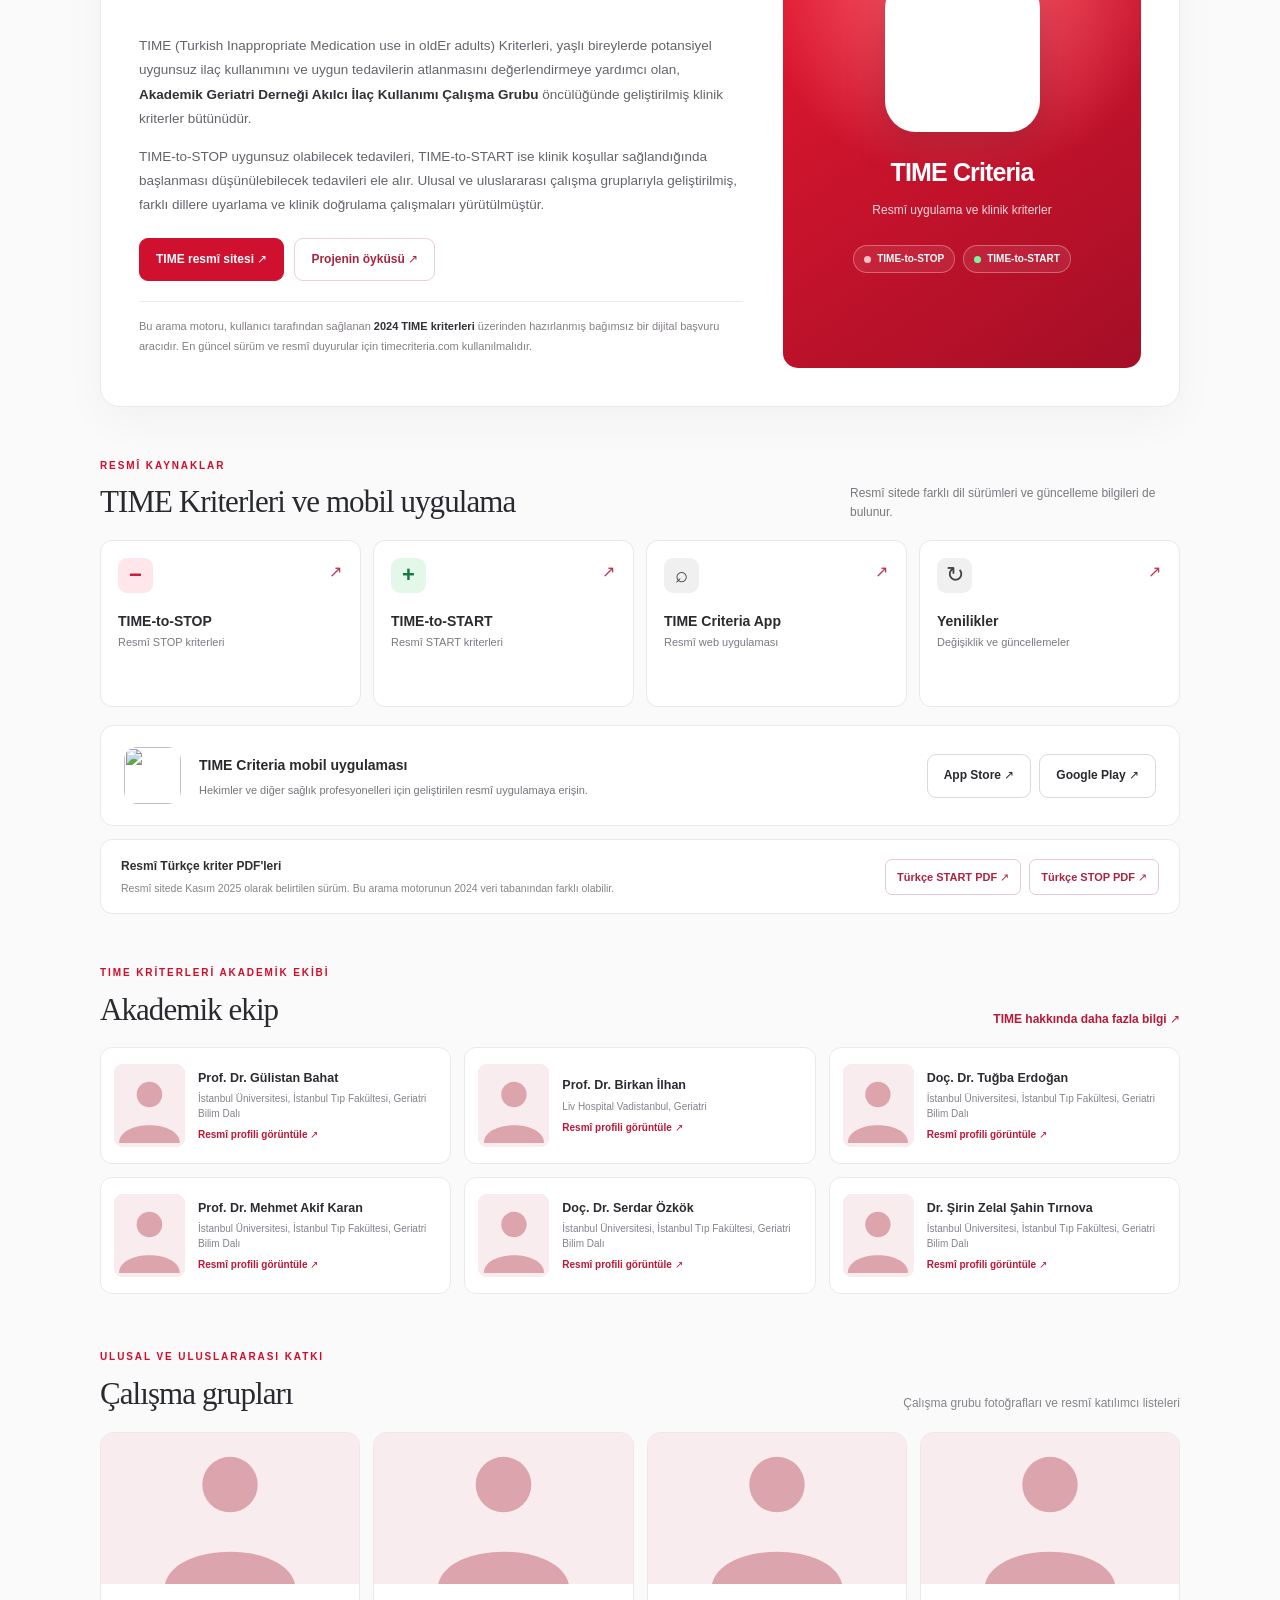
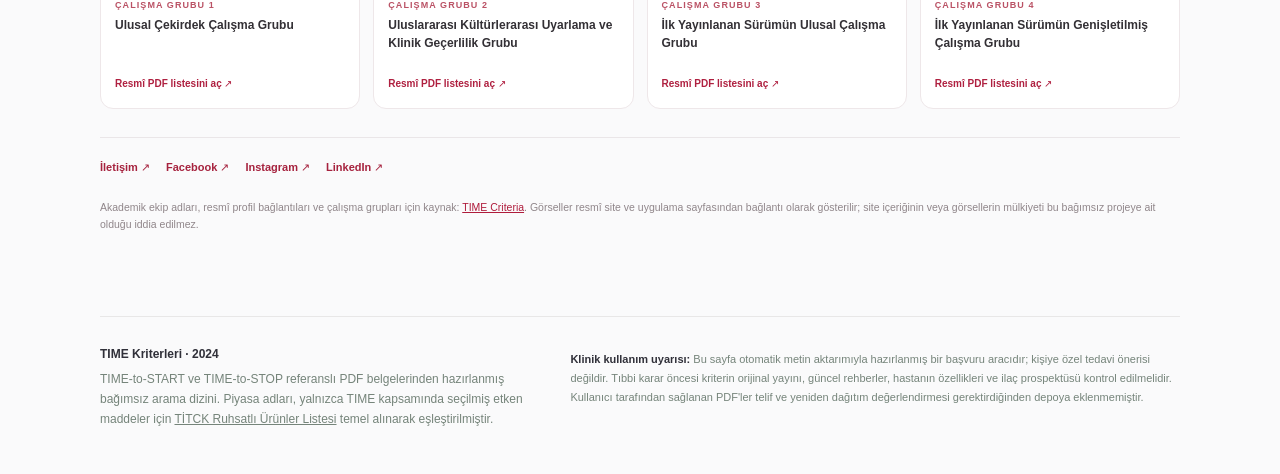
==== commit a6edc628: "Highlight drug and active ingredient dictionary as top-right call-to-action" ====
--- a/index.html
+++ b/index.html
@@ -19,7 +19,7 @@
         <span class="brand-symbol time-brand-icon" aria-hidden="true"><img src="https://timecriteria.com/logo.png" alt="" onerror="this.onerror=null;this.src='https://is1-ssl.mzstatic.com/image/thumb/Purple221/v4/42/9e/fc/429efcaa-1a3b-81e7-d8d3-82163f4b56b7/AppIcon-0-0-1x_U007emarketing-0-8-0-0-85-220.png/1200x630wa.png'"></span>
         <span class="brand-name"><strong>TIME Kriterleri</strong><small>2024 · Klinik arama motoru</small></span>
       </a>
-      <div class="header-navigation"><a href="#official-time-heading" class="directory-link">TIME hakkında</a><a href="./ilac-sozlugu.html" class="directory-link">İlaç adları sözlüğü</a><span class="header-label"><span class="header-label-dot"></span> Kanıta dayalı kriter dizini</span></div>
+      <div class="header-navigation"><a href="#official-time-heading" class="directory-link">TIME hakkında</a><a href="./ilac-sozlugu.html" class="directory-link dictionary-cta" aria-label="İlaç ve etken madde sözlüğünü aç"><svg class="dictionary-cta-icon" viewBox="0 0 24 24" fill="none" stroke="currentColor" stroke-width="1.9" stroke-linecap="round" stroke-linejoin="round" aria-hidden="true"><path d="M12 7.5c-2.2-1.5-5-2.1-9-1.5v13c4-.6 6.8 0 9 1.5 2.2-1.5 5-2.1 9-1.5V6c-4-.6-6.8 0-9 1.5Z"/><path d="M12 7.5v13"/></svg><span>İlaç / Etken Madde Sözlüğü</span><span class="dictionary-cta-arrow" aria-hidden="true">↗</span></a><span class="header-label"><span class="header-label-dot"></span> Kanıta dayalı kriter dizini</span></div>
     </header>
 
     <main>
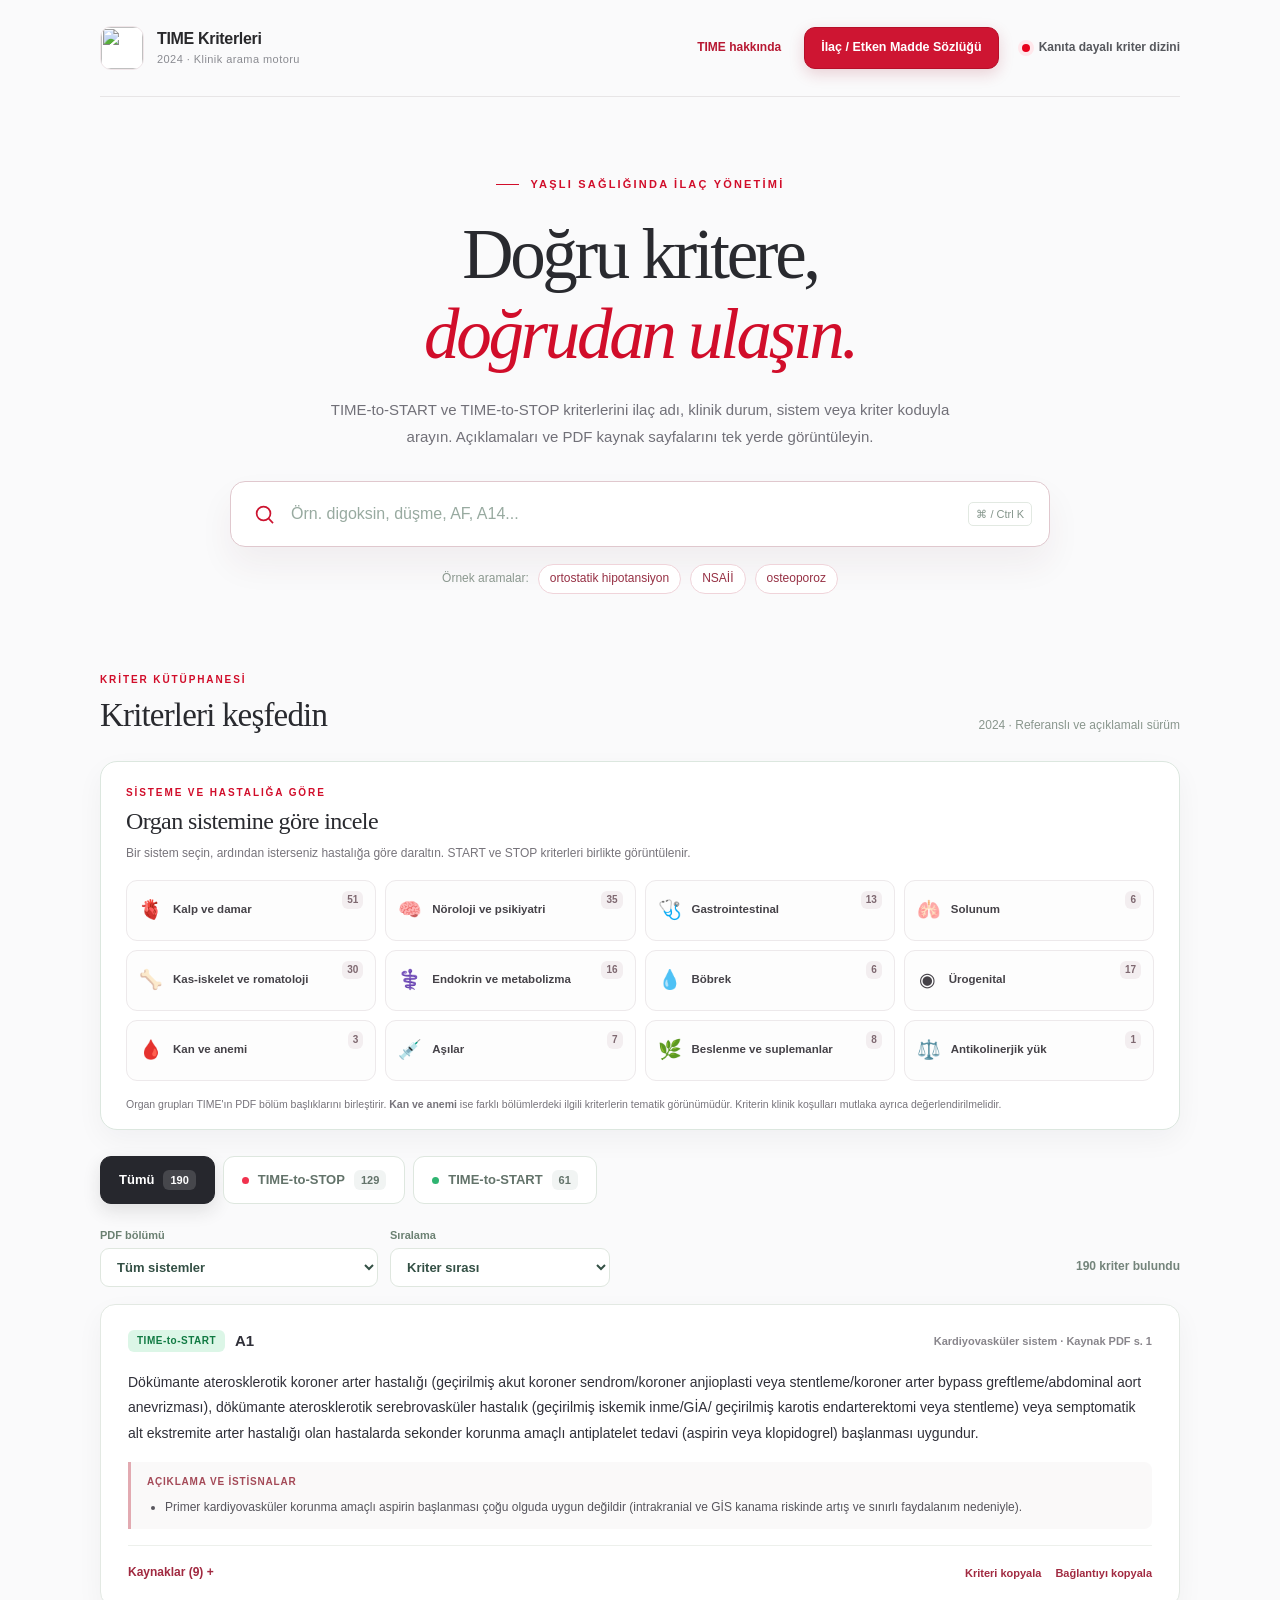
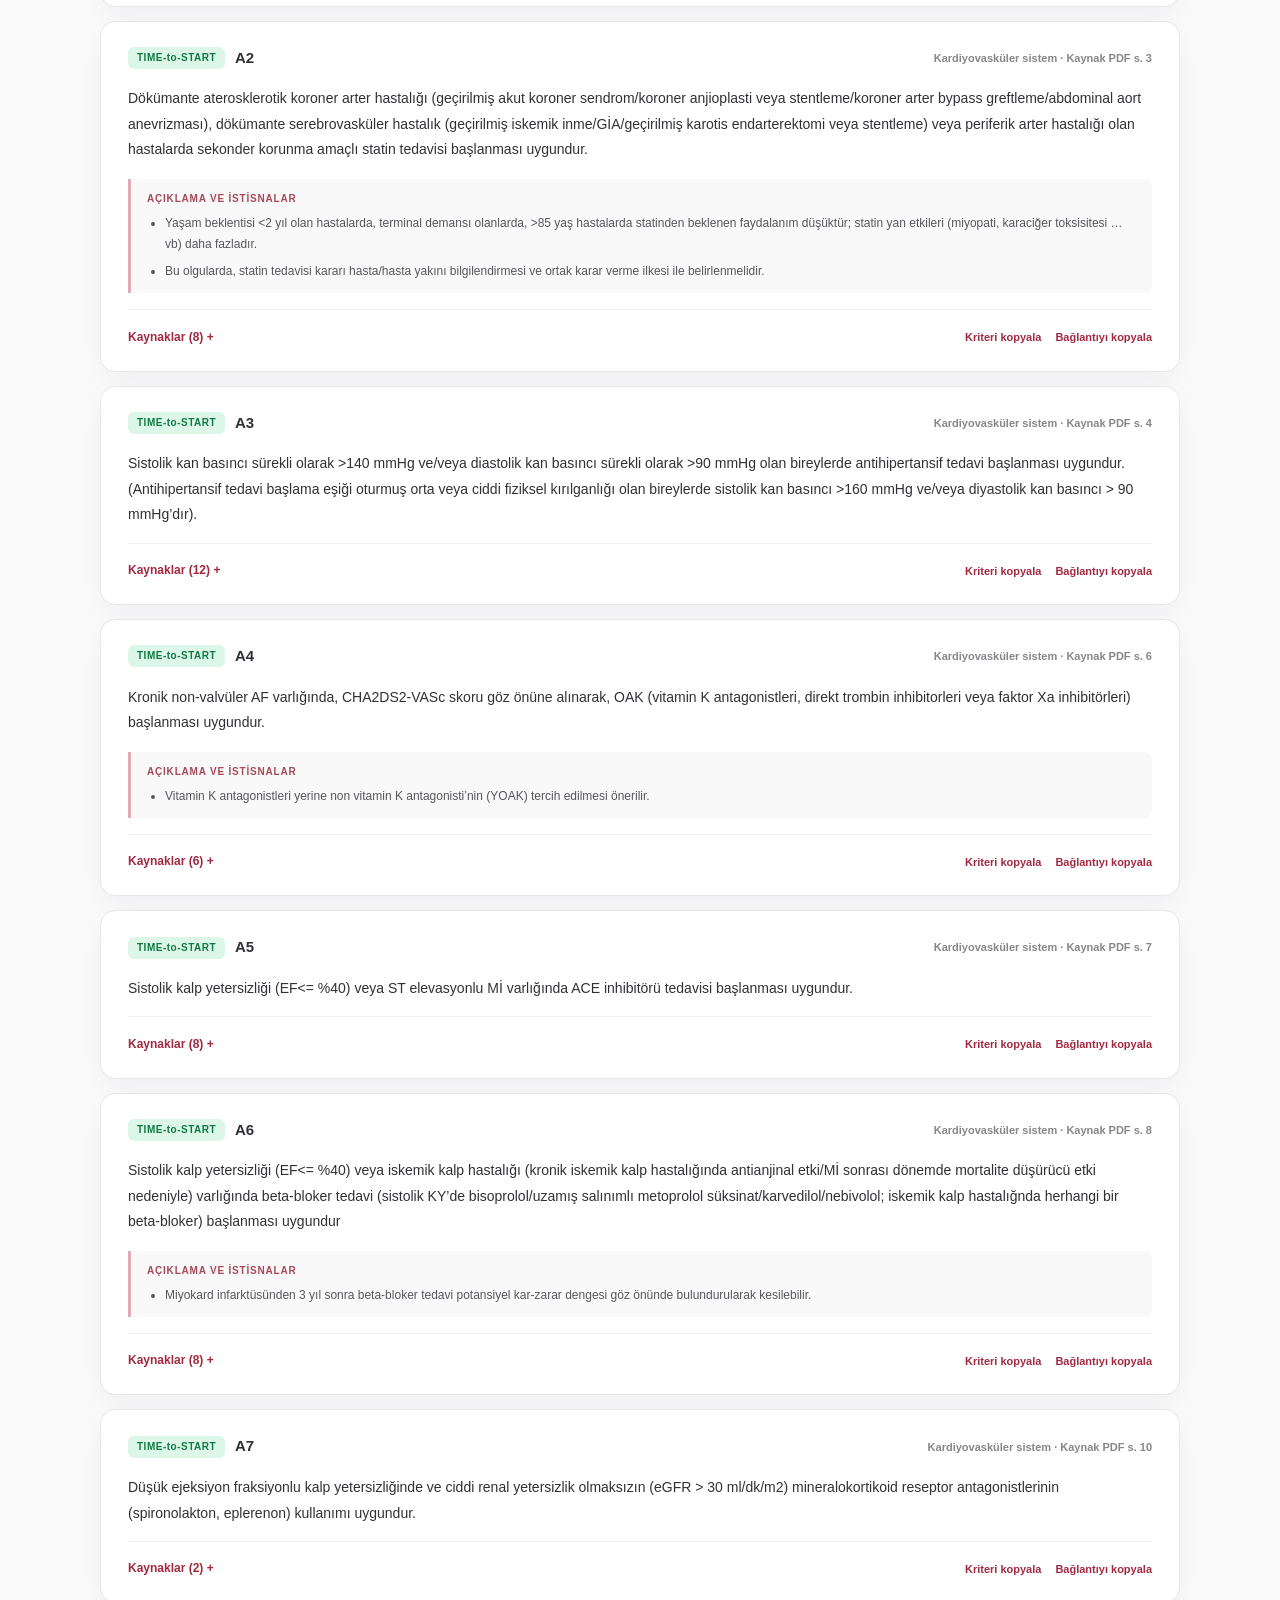
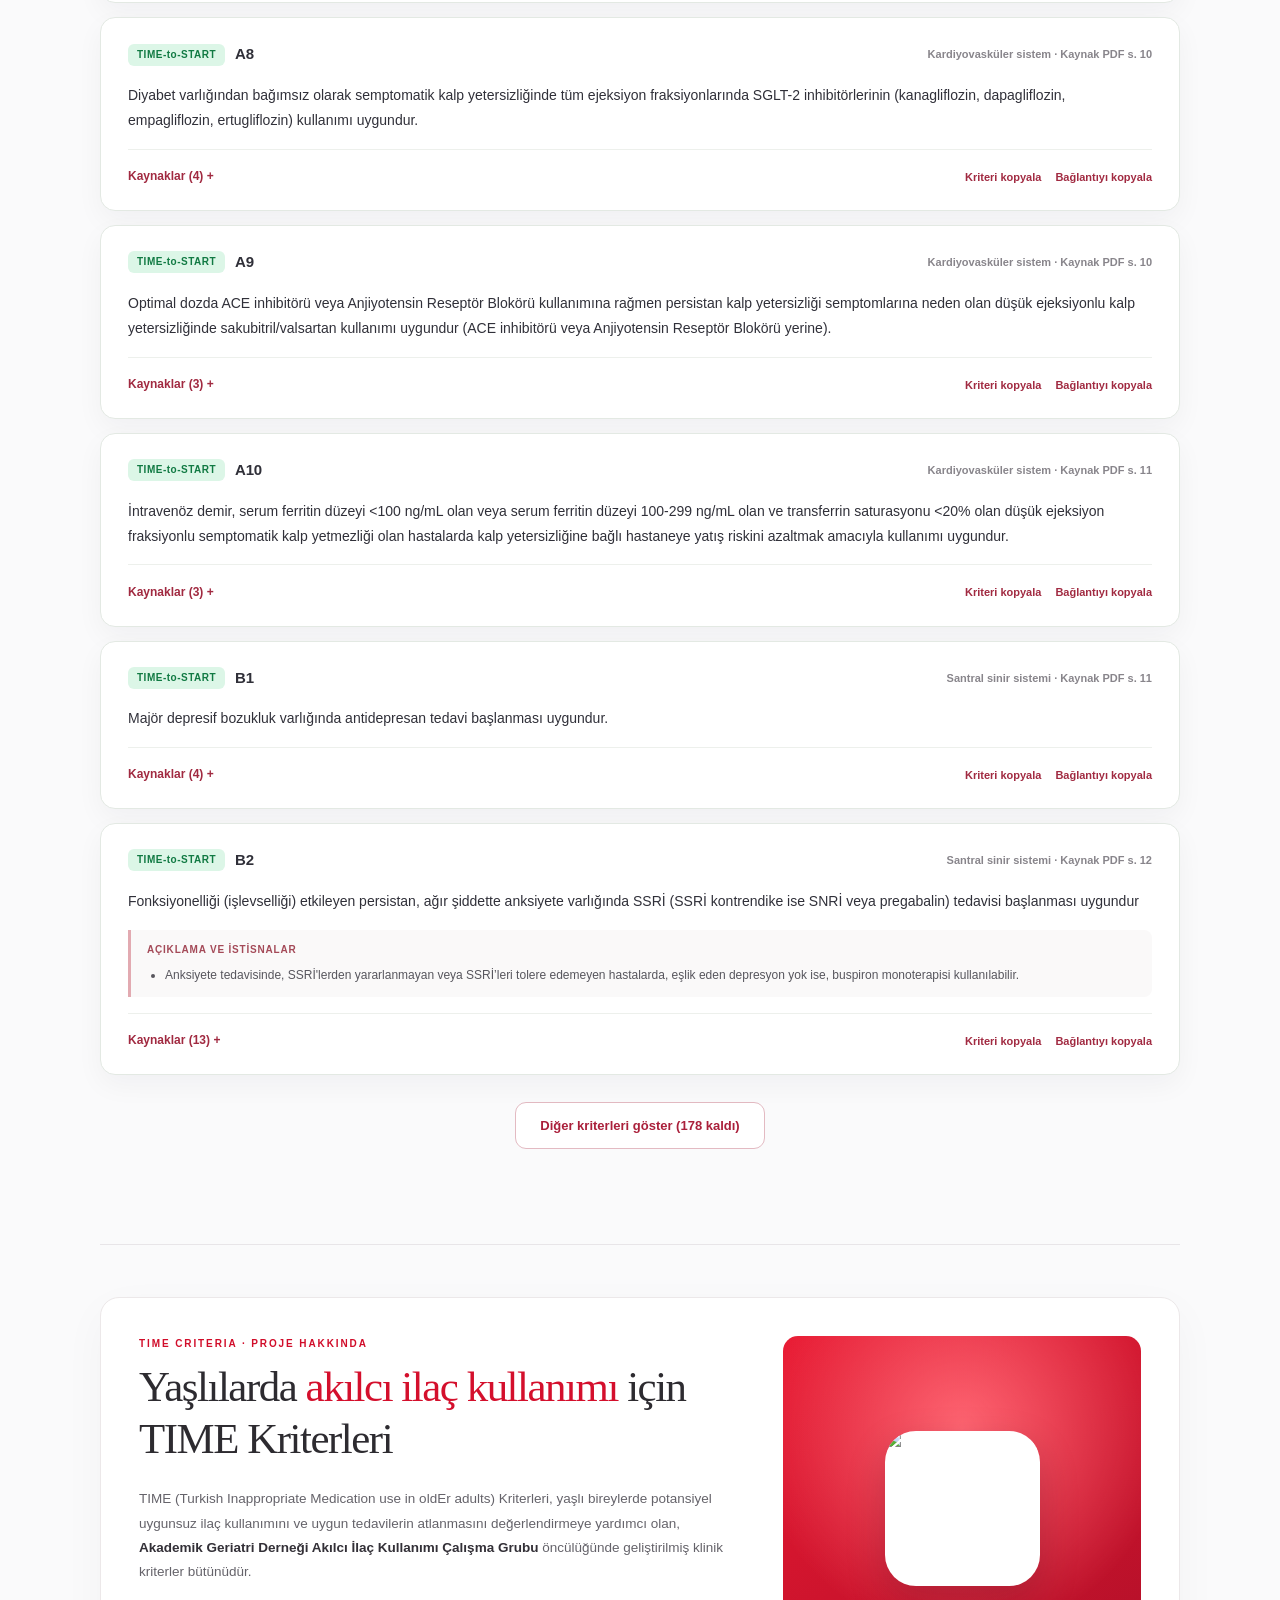
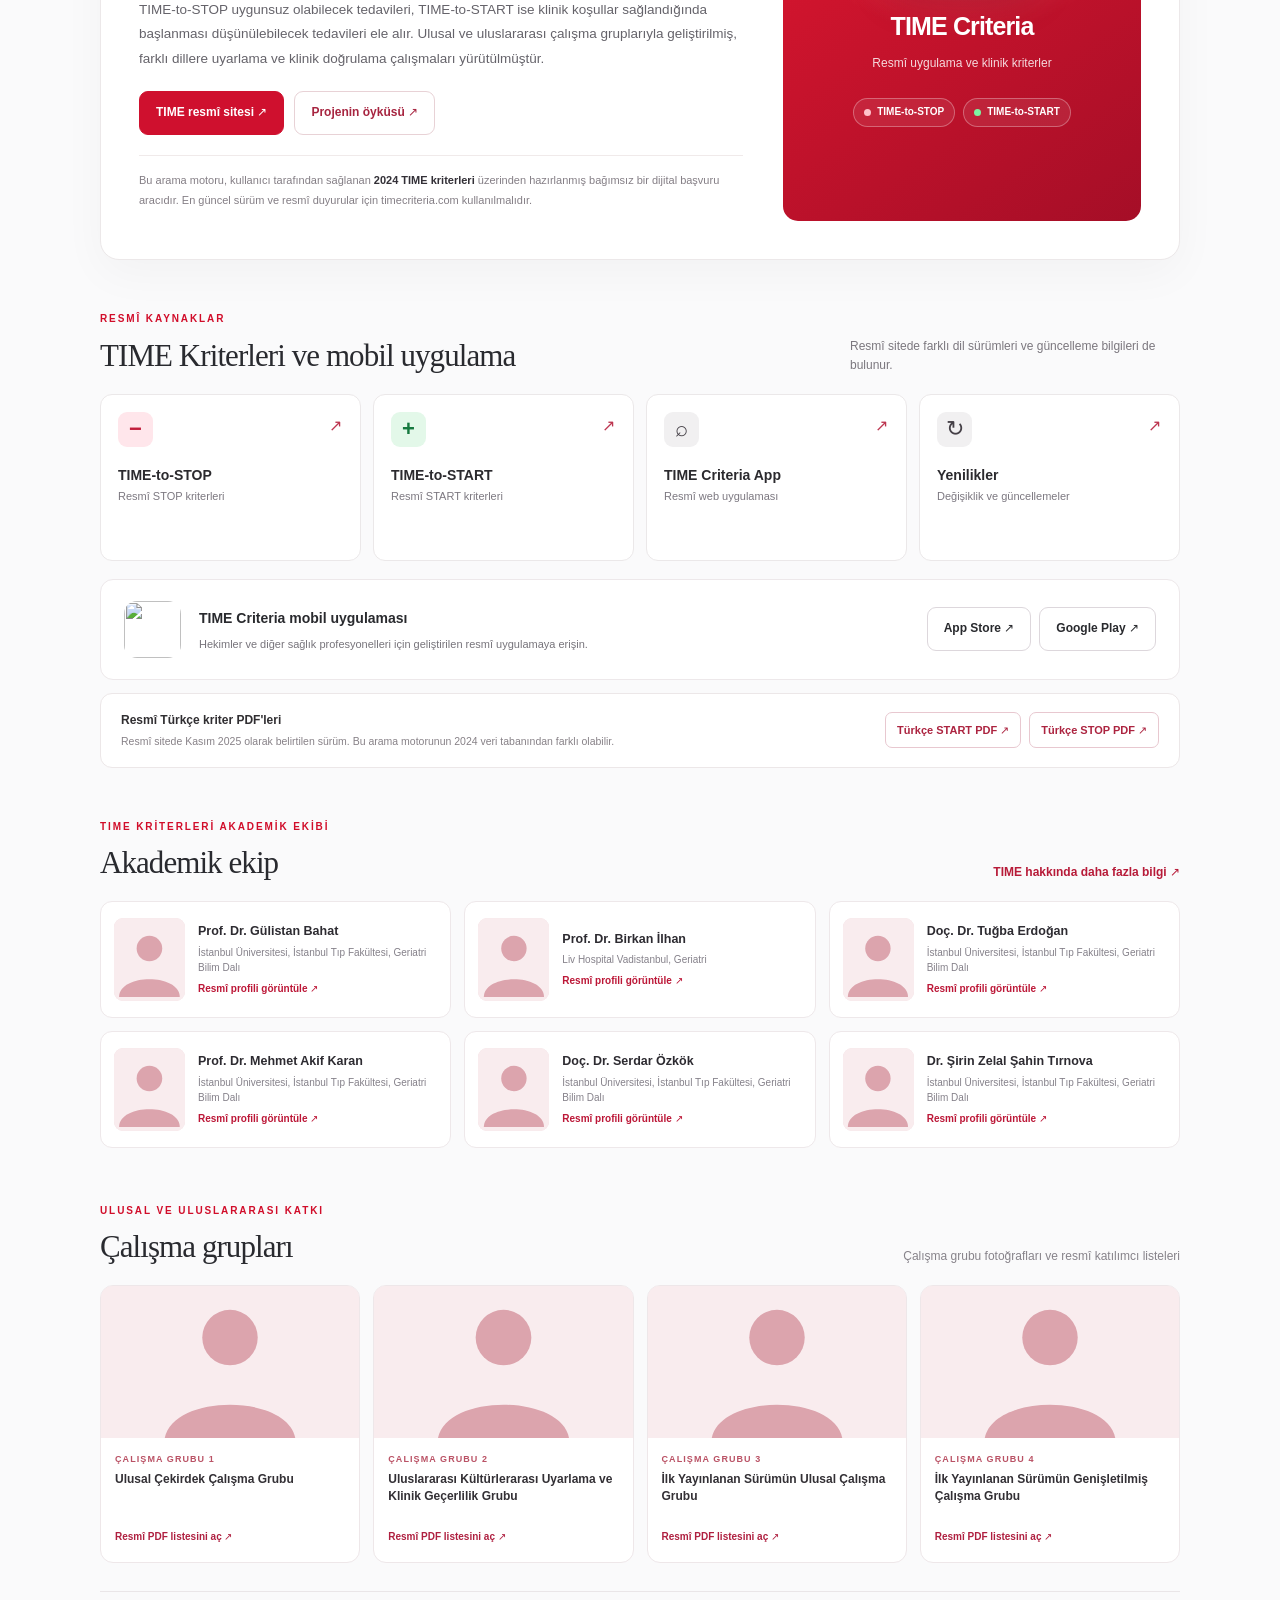
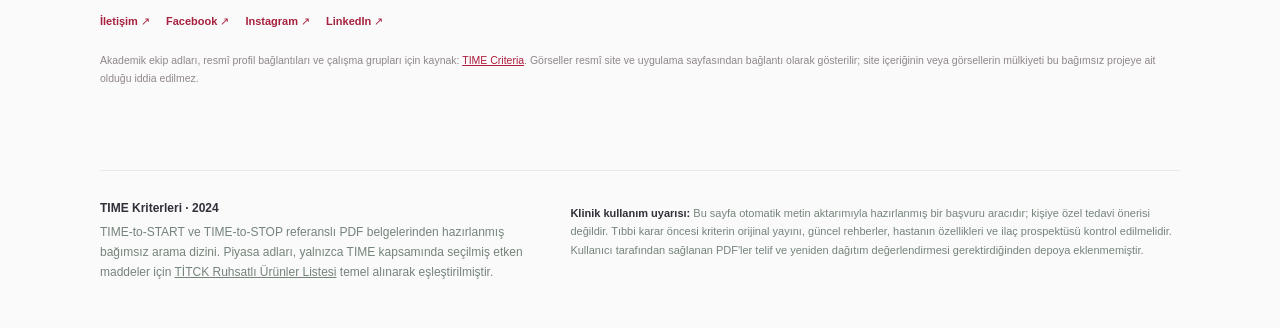
==== commit f856ef6b: "Simplify drug dictionary navigation to a plain red text box" ====
--- a/index.html
+++ b/index.html
@@ -19,7 +19,7 @@
         <span class="brand-symbol time-brand-icon" aria-hidden="true"><img src="https://timecriteria.com/logo.png" alt="" onerror="this.onerror=null;this.src='https://is1-ssl.mzstatic.com/image/thumb/Purple221/v4/42/9e/fc/429efcaa-1a3b-81e7-d8d3-82163f4b56b7/AppIcon-0-0-1x_U007emarketing-0-8-0-0-85-220.png/1200x630wa.png'"></span>
         <span class="brand-name"><strong>TIME Kriterleri</strong><small>2024 · Klinik arama motoru</small></span>
       </a>
-      <div class="header-navigation"><a href="#official-time-heading" class="directory-link">TIME hakkında</a><a href="./ilac-sozlugu.html" class="directory-link dictionary-cta" aria-label="İlaç ve etken madde sözlüğünü aç"><svg class="dictionary-cta-icon" viewBox="0 0 24 24" fill="none" stroke="currentColor" stroke-width="1.9" stroke-linecap="round" stroke-linejoin="round" aria-hidden="true"><path d="M12 7.5c-2.2-1.5-5-2.1-9-1.5v13c4-.6 6.8 0 9 1.5 2.2-1.5 5-2.1 9-1.5V6c-4-.6-6.8 0-9 1.5Z"/><path d="M12 7.5v13"/></svg><span>İlaç / Etken Madde Sözlüğü</span><span class="dictionary-cta-arrow" aria-hidden="true">↗</span></a><span class="header-label"><span class="header-label-dot"></span> Kanıta dayalı kriter dizini</span></div>
+      <div class="header-navigation"><a href="#official-time-heading" class="directory-link">TIME hakkında</a><a href="./ilac-sozlugu.html" class="directory-link dictionary-cta" aria-label="İlaç ve etken madde sözlüğünü aç">İlaç / Etken Madde Sözlüğü</a><span class="header-label"><span class="header-label-dot"></span> Kanıta dayalı kriter dizini</span></div>
     </header>
 
     <main>
--- a/styles.css
+++ b/styles.css
@@ -201,3 +201,34 @@
 .time-social-links a{font-size:11px;font-weight:740;color:#a6223e;text-decoration:none}
 .time-social-links a:hover{text-decoration:underline}
 @media(max-width:760px){.time-pdf-strip{align-items:start;flex-direction:column}.time-pdf-actions a{flex:1}}
+
+
+/* High-visibility drug dictionary action in top navigation. */
+.header-navigation .dictionary-cta{
+  display:inline-flex;align-items:center;justify-content:center;gap:9px;
+  padding:12px 16px;border-radius:11px;background:#ce1532;color:#fff;
+  border:1px solid #b60f29;box-shadow:0 5px 15px rgba(162,22,47,.18);
+  text-decoration:none;font-size:12.5px;font-weight:800;line-height:1.25;
+  white-space:nowrap;transition:background .18s,transform .18s,box-shadow .18s;
+}
+.header-navigation .dictionary-cta:hover{
+  color:#fff;background:#a80e28;text-decoration:none;
+  transform:translateY(-1px);box-shadow:0 8px 20px rgba(162,22,47,.23);
+}
+.header-navigation .dictionary-cta:focus-visible{outline:3px solid #f7a5b1;outline-offset:3px}
+.dictionary-cta-icon{width:18px;height:18px;flex:none}
+.dictionary-cta-arrow{font-size:14px;opacity:.83;margin-left:1px}
+@media(max-width:900px){
+  .header-navigation{gap:12px}
+  .header-navigation .dictionary-cta{padding:11px 12px;font-size:11.5px}
+}
+@media(max-width:760px){
+  .site-header{flex-wrap:wrap;gap:8px}
+  .header-navigation{width:100%;margin-top:7px;justify-content:space-between;gap:10px}
+  .header-navigation .dictionary-cta{padding:12px 13px;white-space:normal;text-align:center;flex:0 1 auto}
+  .header-navigation>a:not(.dictionary-cta){font-size:12px}
+}
+@media(max-width:390px){
+  .header-navigation .dictionary-cta{font-size:11px;gap:6px}
+  .dictionary-cta-icon{width:16px;height:16px}
+}
